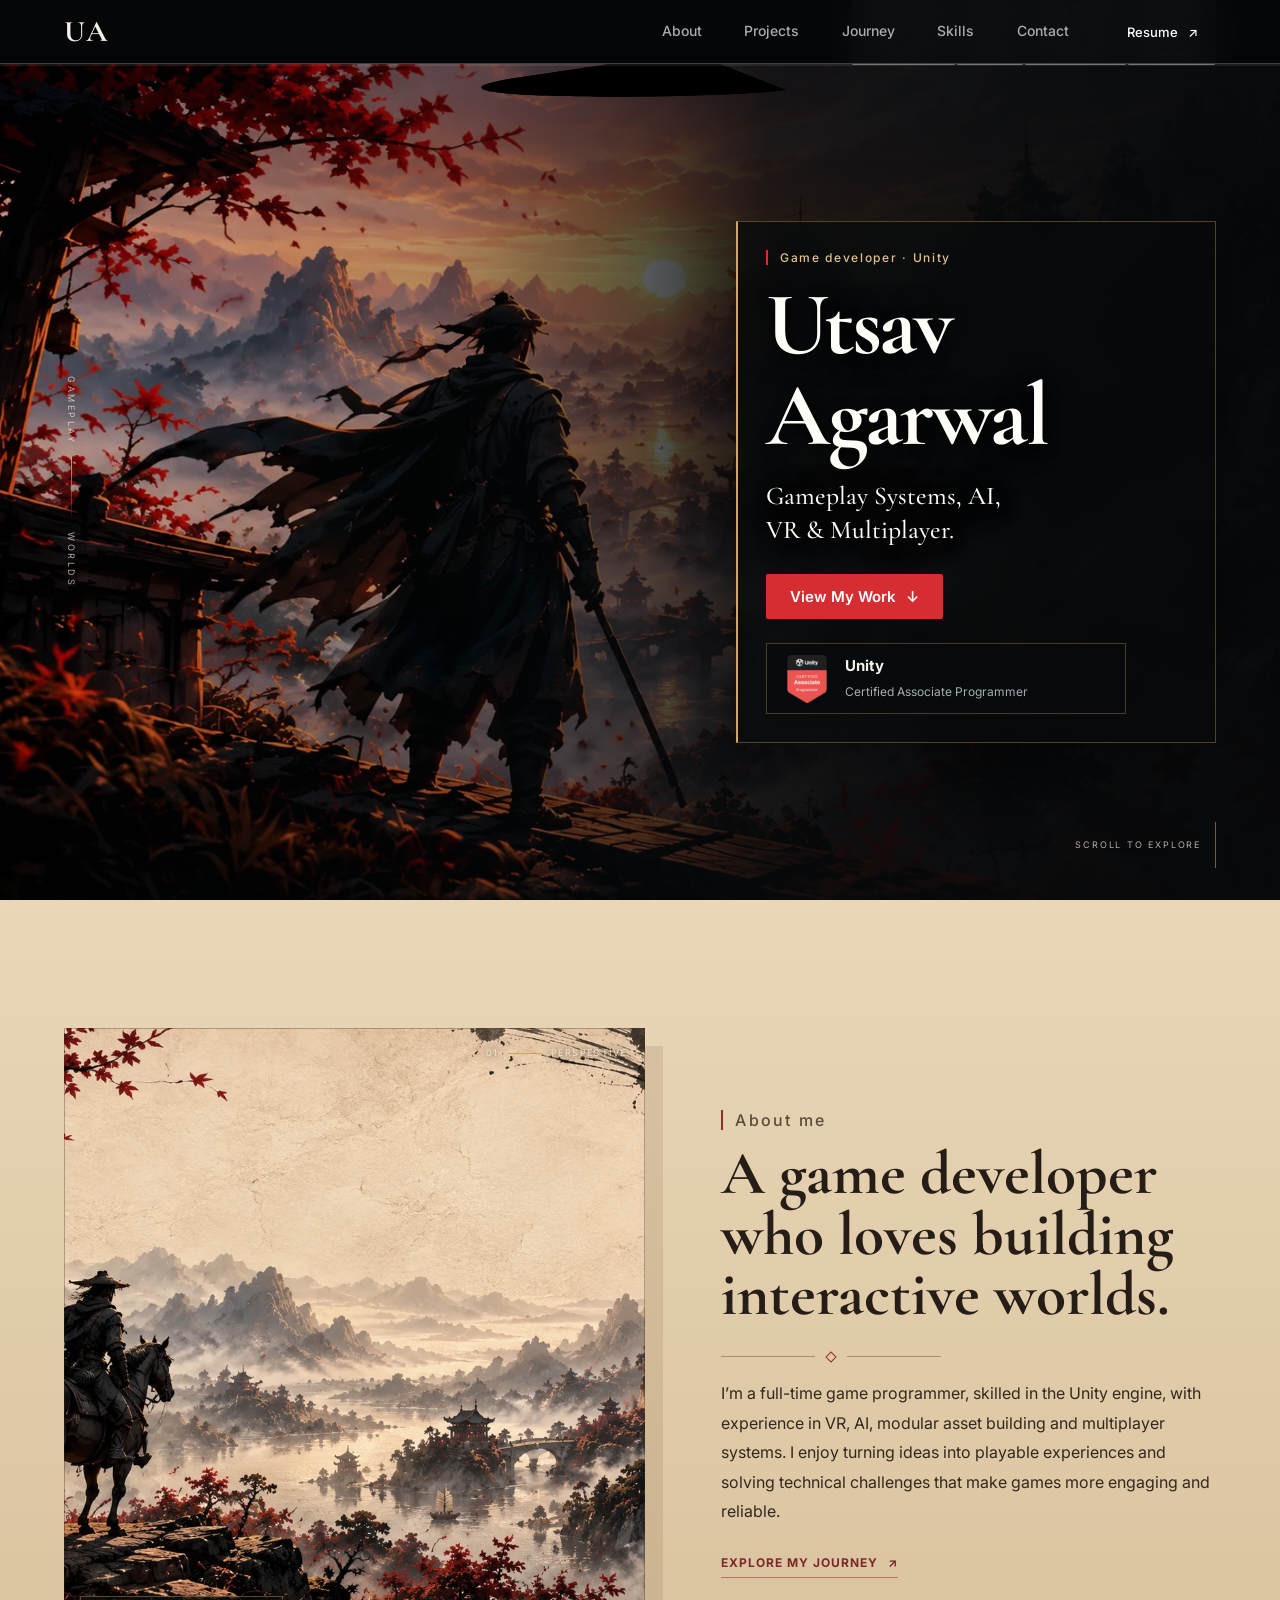
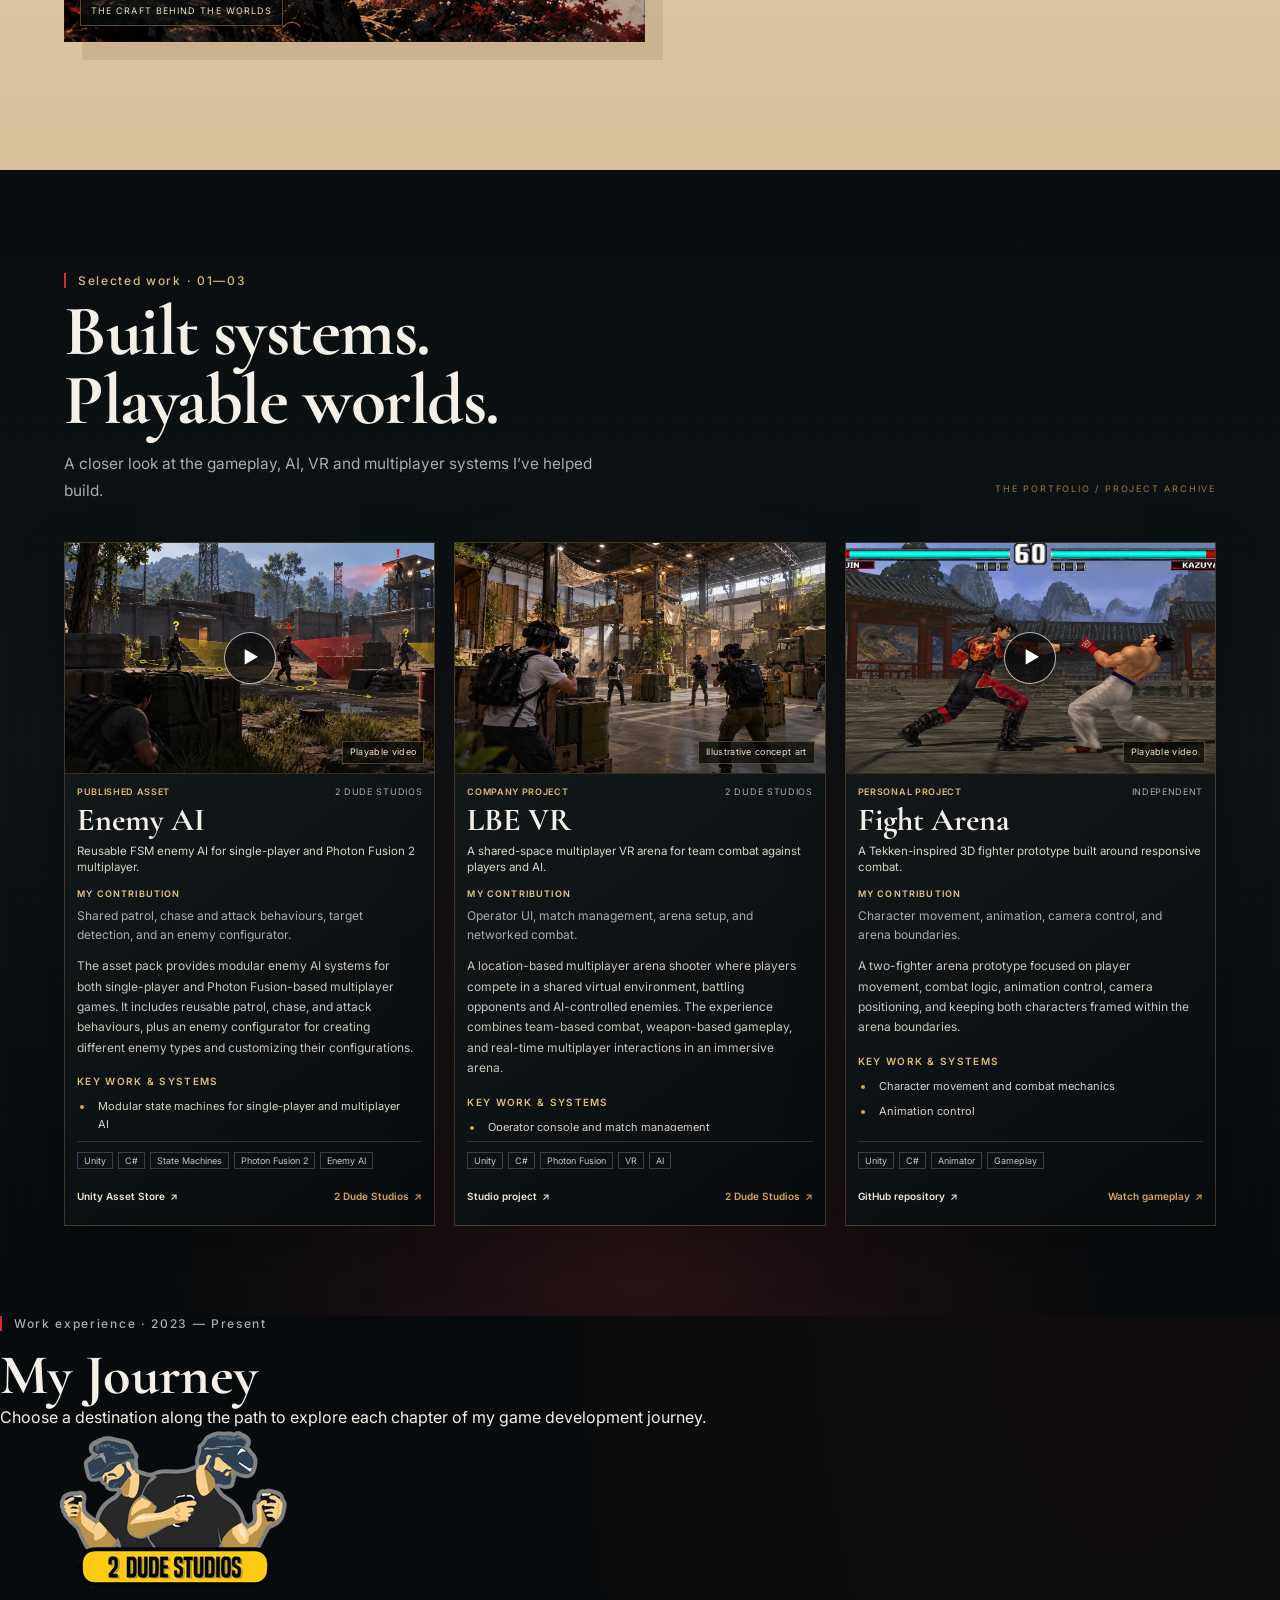
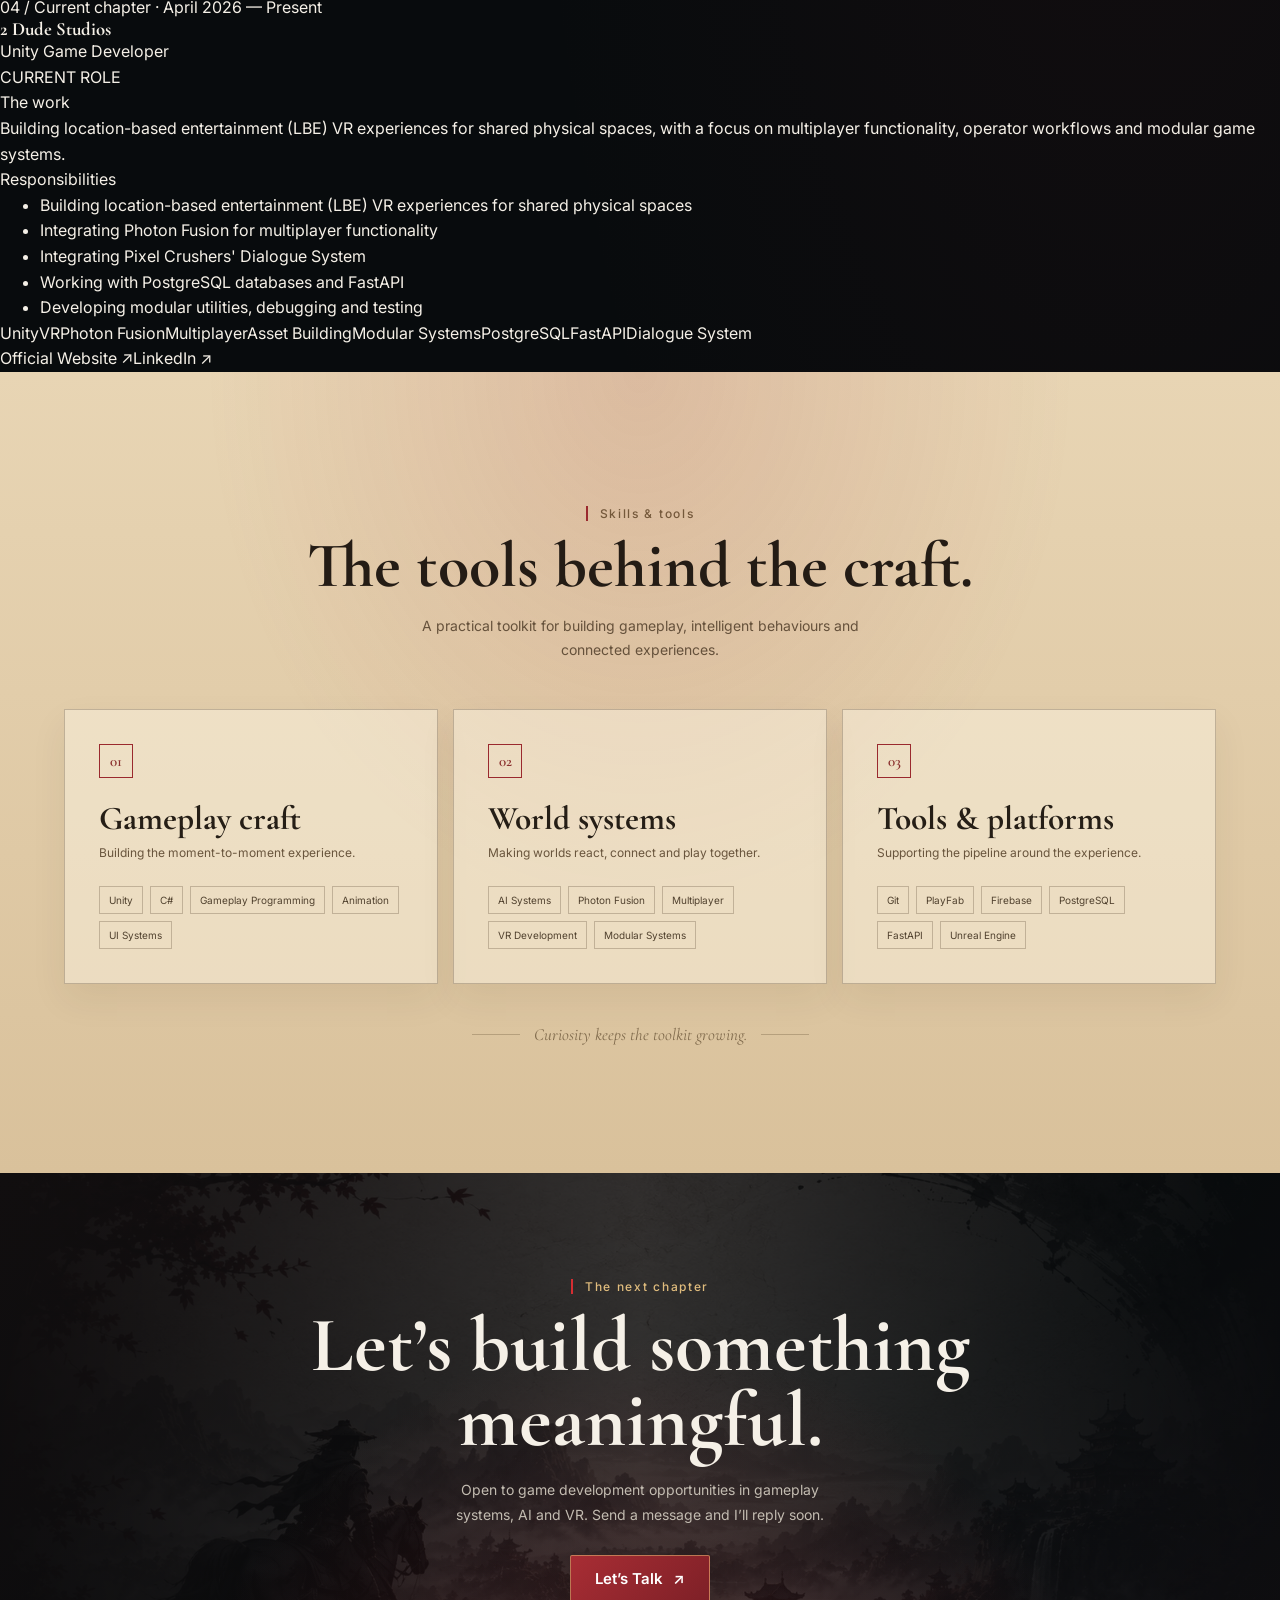
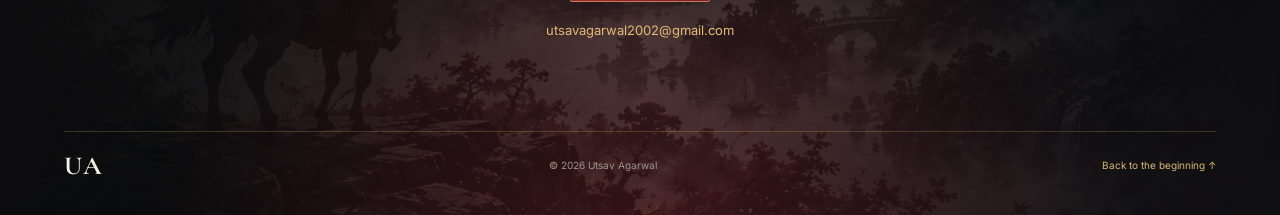
==== index.html @ bfac1e2f "Create full-screen career map with selected company experience card" ====
<!DOCTYPE html>
<html lang="en">
<head>
  <meta charset="utf-8">
  <meta name="viewport" content="width=device-width, initial-scale=1, viewport-fit=cover">
  <meta name="theme-color" content="#080B0D">
  <meta name="description" content="Utsav Agarwal — Game developer focused on gameplay systems, AI, VR and multiplayer experiences.">
  <title>Utsav Agarwal — Game Developer</title>
  <link href="https://fonts.googleapis.com/css2?family=Cormorant+Garamond:wght@500;600;700&family=Inter:wght@400;500;600&display=swap" rel="stylesheet">
  <link rel="icon" type="image/svg+xml" href="favicon.svg">
  <link rel="stylesheet" href="styles.css">
</head>
<body class="single-page">
  <div class="scroll-progress" aria-hidden="true"><span id="scroll-progress-bar"></span></div>
  <nav class="site-nav" aria-label="Main navigation">
    <a class="logo" href="#hero" aria-label="Utsav Agarwal — Home">UA</a>
    <button class="burger" aria-label="Open navigation" aria-expanded="false" aria-controls="links">&#9776;</button>
    <div class="links" id="links">
      <a href="#about">About</a>
      <a href="#featured-work">Projects</a>
      <a href="#journey">Journey</a>
      <a href="#skills">Skills</a>
      <a href="#contact">Contact</a>
      <a class="btn nav-resume" href="resume.pdf" target="_blank" rel="noopener">Resume <span aria-hidden="true">↗</span></a>
    </div>
  </nav>

  <main class="view on" id="main-content">
    <!-- HERO: retain the current portfolio identity and composition. -->
    <section class="snap portfolio-hero" id="hero" data-nav-section>
      <img class="bg hero-bg" src="assets/hero.webp" alt="A wandering warrior overlooks a misty valley of pagodas at sunset">
      <div class="hero-side-note" aria-hidden="true"><span>GAMEPLAY</span><i></i><span>WORLDS</span></div>
      <div class="heroin reveal">
        <p class="eyebrow">Game developer · Unity</p>
        <h1>Utsav Agarwal</h1>
        <p class="sub">Gameplay Systems, AI, VR &amp; Multiplayer.</p>
        <a class="btn full" href="#featured-work">View My Work <span aria-hidden="true">↓</span></a>
        <a class="badge" href="https://www.credly.com/badges/8d14fb76-37ea-4caa-a7da-df510a67772a" target="_blank" rel="noopener">
          <img src="assets/unity-badge.png" alt="Unity Certified Associate Programmer badge">
          <div><b>Unity</b><span>Certified Associate Programmer</span></div>
        </a>
      </div>
      <a class="hero-scroll-cue" href="#about" aria-label="Scroll to about section"><span>SCROLL TO EXPLORE</span><i></i></a>
    </section>

    <!-- ABOUT: a quiet, parchment-like pause between the cinematic hero and project showcase. -->
    <section class="lore-section portfolio-section" id="about" data-nav-section>
      <div class="lore-visual reveal">
        <img src="assets/wanderer.webp" alt="A rider on horseback looks over a misty river valley" loading="lazy">
        <span class="image-caption">THE CRAFT BEHIND THE WORLDS</span>
        <span class="visual-index">01 <i></i> PERSPECTIVE</span>
      </div>
      <div class="lore-copy reveal">
        <p class="eyebrow">About me</p>
        <h2>A game developer who loves building interactive worlds.</h2>
        <div class="ornament-divider" aria-hidden="true"><span></span><i></i><span></span></div>
        <p>I’m a full-time game programmer, skilled in the Unity engine, with experience in VR, AI, modular asset building and multiplayer systems. I enjoy turning ideas into playable experiences and solving technical challenges that make games more engaging and reliable.</p>
        <a class="text-link" href="#journey">Explore my journey <span aria-hidden="true">↗</span></a>
      </div>
    </section>

    <!-- PROJECTS: preserve the current data-driven project cards and video controls. -->
    <section class="snap featured-work portfolio-section" id="featured-work" aria-labelledby="featured-title" data-nav-section>
      <div class="featured-inner">
        <div class="featured-heading reveal">
          <div class="featured-heading-copy">
            <p class="eyebrow">Selected work · 01—03</p>
            <h2 id="featured-title">Built systems.<br>Playable worlds.</h2>
            <p class="featured-intro">A closer look at the gameplay, AI, VR and multiplayer systems I’ve helped build.</p>
          </div>
          <span class="section-side-label" aria-hidden="true">THE PORTFOLIO / PROJECT ARCHIVE</span>
        </div>
        <div class="featured-carousel reveal" data-featured-carousel>
          <div class="featured-track" id="featured-track" tabindex="0" role="region" aria-label="Featured projects">
            <div class="featured-fallback">Featured projects are loading. <a href="#featured-work">Explore projects</a>.</div>
          </div>
        </div>
        <div class="featured-pagination">
          <div class="featured-dots" id="featured-dots" aria-label="Choose project"></div>
          <div class="featured-navigation">
            <span class="featured-counter" id="featured-counter" aria-live="polite">01 / 01</span>
            <button class="featured-arrow" id="featured-prev" type="button" aria-label="Previous projects" disabled><span aria-hidden="true">←</span></button>
            <button class="featured-arrow" id="featured-next" type="button" aria-label="Next projects" disabled><span aria-hidden="true">→</span></button>
          </div>
        </div>
      </div>
    </section>

    <!-- EXPERIENCE: full-screen career map with a selected-company detail card. -->
    <section class="career-screen portfolio-section" id="journey" aria-labelledby="journey-title" data-nav-section>
      <div class="career-screen-backdrop" aria-hidden="true"></div>
      <div class="career-screen-inner">
        <header class="career-screen-heading">
          <div>
            <p class="eyebrow">Work experience · 2023 — Present</p>
            <h2 id="journey-title">My Journey</h2>
          </div>
          <p>Choose a destination along the path to explore each chapter of my game development journey.</p>
        </header>

        <div class="career-experience-card" aria-live="polite">
          <article class="career-experience-panel" data-career-panel="dude">
            <div class="career-experience-head">
              <div class="career-company-logo career-company-logo-light"><img src="assets/2-dude-studios.png" alt="2 Dude Studios logo" loading="lazy"></div>
              <div class="career-company-heading">
                <p class="career-company-kicker">04 / Current chapter · April 2026 — Present</p>
                <h3>2 Dude Studios</h3>
                <p class="career-company-role">Unity Game Developer</p>
              </div>
              <span class="career-current-mark">CURRENT ROLE</span>
            </div>
            <div class="career-experience-content">
              <div class="career-experience-overview">
                <p class="career-copy-label">The work</p>
                <p>Building location-based entertainment (LBE) VR experiences for shared physical spaces, with a focus on multiplayer functionality, operator workflows and modular game systems.</p>
              </div>
              <div class="career-experience-responsibilities">
                <p class="career-copy-label">Responsibilities</p>
                <ul>
                  <li>Building location-based entertainment (LBE) VR experiences for shared physical spaces</li>
                  <li>Integrating Photon Fusion for multiplayer functionality</li>
                  <li>Integrating Pixel Crushers' Dialogue System</li>
                  <li>Working with PostgreSQL databases and FastAPI</li>
                  <li>Developing modular utilities, debugging and testing</li>
                </ul>
              </div>
            </div>
            <footer class="career-experience-footer">
              <div class="career-experience-tags"><span>Unity</span><span>VR</span><span>Photon Fusion</span><span>Multiplayer</span><span>Asset Building</span><span>Modular Systems</span><span>PostgreSQL</span><span>FastAPI</span><span>Dialogue System</span></div>
              <div class="career-experience-links"><a href="https://2dudestudios.com/" target="_blank" rel="noopener noreferrer">Official Website ↗</a><a href="https://www.linkedin.com/company/2-dude-studios/" target="_blank" rel="noopener noreferrer">LinkedIn ↗</a></div>
            </footer>
          </article>

          <article class="career-experience-panel" data-career-panel="apex" hidden>
            <div class="career-experience-head">
              <div class="career-company-logo"><img src="assets/apex-dream-studio.webp" alt="Apex Dream Studio logo" loading="lazy"></div>
              <div class="career-company-heading">
                <p class="career-company-kicker">03 / Expanding systems · November 2025 — March 2026</p>
                <h3>Apex Dream Studio</h3>
                <p class="career-company-role">Unity Game Developer</p>
              </div>
              <span class="career-period-mark">2025—26</span>
            </div>
            <div class="career-experience-content">
              <div class="career-experience-overview">
                <p class="career-copy-label">The work</p>
                <p>Implemented gameplay mechanics, interactive features and rendering-related functionality across multiple Unity projects. Contributed to a large-scale VR project and a voxel-based project, with an emphasis on reusable systems and user experience.</p>
              </div>
              <div class="career-experience-responsibilities">
                <p class="career-copy-label">Responsibilities</p>
                <ul>
                  <li>Developed UI features for a large-scale VR project built on a modular and scalable architecture</li>
                  <li>Contributed to UX improvements, reusable systems and core functionality for a voxel-based project</li>
                  <li>Implemented a leaderboard using PlayFab, integrated Firebase sign-in and worked with PlayFab Events</li>
                  <li>Collaborated with design and development teams to align gameplay, visuals and UI with studio quality standards</li>
                </ul>
              </div>
            </div>
            <footer class="career-experience-footer">
              <div class="career-experience-tags"><span>Unity</span><span>C#</span><span>VR</span><span>UI Systems</span><span>Gameplay Programming</span><span>Modular Systems</span><span>PlayFab</span><span>Firebase</span></div>
              <div class="career-experience-links"><a href="https://apexdreamstudio.com/" target="_blank" rel="noopener noreferrer">Official Website ↗</a><a href="https://www.linkedin.com/company/apexdreamstudio/" target="_blank" rel="noopener noreferrer">LinkedIn ↗</a></div>
            </footer>
          </article>

          <article class="career-experience-panel" data-career-panel="anstric" hidden>
            <div class="career-experience-head">
              <div class="career-company-logo"><img src="assets/anstric-games.webp" alt="Anstric Games logo" loading="lazy"></div>
              <div class="career-company-heading">
                <p class="career-company-kicker">02 / Combat foundations · June 2024</p>
                <h3>Anstric Games</h3>
                <p class="career-company-role">Unity Game Developer Intern</p>
              </div>
              <span class="career-period-mark">2024</span>
            </div>
            <div class="career-experience-content">
              <div class="career-experience-overview">
                <p class="career-copy-label">The work</p>
                <p>Contributed to a 2D fighting-game prototype in Unity, focusing on character movement, combat logic and the implementation details that make actions feel responsive.</p>
              </div>
              <div class="career-experience-responsibilities">
                <p class="career-copy-label">Responsibilities</p>
                <ul>
                  <li>Implemented character movement, combat logic and core gameplay mechanics for a 2D fighting-game prototype</li>
                  <li>Worked on animation control for character actions and combat interactions</li>
                  <li>Integrated particle effects and sound to improve gameplay feedback</li>
                  <li>Applied Unity development, C# programming, game design and problem-solving skills</li>
                </ul>
              </div>
            </div>
            <footer class="career-experience-footer">
              <div class="career-experience-tags"><span>Unity</span><span>C#</span><span>2D</span><span>Animation</span></div>
              <div class="career-experience-links"><a href="https://anstric.com/" target="_blank" rel="noopener noreferrer">Official Website ↗</a><a href="https://www.linkedin.com/company/anstric/" target="_blank" rel="noopener noreferrer">LinkedIn ↗</a></div>
            </footer>
          </article>

          <article class="career-experience-panel" data-career-panel="alone" hidden>
            <div class="career-experience-head">
              <div class="career-company-logo"><img src="assets/alone-clone-studios.webp" alt="Alone Clone Studios logo" loading="lazy"></div>
              <div class="career-company-heading">
                <p class="career-company-kicker">01 / First steps · December 2023 — February 2024</p>
                <h3>Alone Clone Studios</h3>
                <p class="career-company-role">Game Developer Intern</p>
              </div>
              <span class="career-period-mark">2023—24</span>
            </div>
            <div class="career-experience-content">
              <div class="career-experience-overview">
                <p class="career-copy-label">The work</p>
                <p>Worked on Unity and Unreal Engine prototypes during a game development internship, contributing to multiplayer, weapon presentation and procedural gameplay experiments.</p>
              </div>
              <div class="career-experience-responsibilities">
                <p class="career-copy-label">Responsibilities</p>
                <ul>
                  <li>Multiplayer FPS prototype work</li>
                  <li>Weapon rendering and cinematic capture</li>
                  <li>Endless-runner mechanics with procedural environments</li>
                  <li>Collision-based interactions</li>
                </ul>
              </div>
            </div>
            <footer class="career-experience-footer">
              <div class="career-experience-tags"><span>Unity</span><span>Unreal Engine</span><span>Multiplayer</span><span>Prototyping</span></div>
              <div class="career-experience-links"><a href="https://aloneclone.com/" target="_blank" rel="noopener noreferrer">Official Website ↗</a><a href="https://www.linkedin.com/company/aloneclone/" target="_blank" rel="noopener noreferrer">LinkedIn ↗</a></div>
            </footer>
          </article>
        </div>

        <nav class="career-destinations" aria-label="Career destinations">
          <svg class="career-destination-route career-destination-route-desktop" viewBox="0 0 1200 120" preserveAspectRatio="none" aria-hidden="true">
            <path class="career-route-track" d="M 70 68 C 170 68 165 28 280 32 S 410 101 535 73 S 690 22 810 35 S 980 94 1130 45"/>
            <path class="career-route-progress" d="M 70 68 C 170 68 165 28 280 32 S 410 101 535 73 S 690 22 810 35 S 980 94 1130 45"/>
          </svg>
          <svg class="career-destination-route career-destination-route-mobile" viewBox="0 0 360 150" preserveAspectRatio="none" aria-hidden="true">
            <path class="career-route-track" d="M 60 34 C 150 34 210 30 300 48 S 205 95 60 116 S 220 138 300 128"/>
            <path class="career-route-progress" d="M 60 34 C 150 34 210 30 300 48 S 205 95 60 116 S 220 138 300 128"/>
          </svg>

          <button class="career-destination" type="button" data-career-destination="alone" aria-pressed="false">
            <span class="career-destination-name">Alone Clone Studios</span>
            <span class="career-destination-date">Dec 2023 — Feb 2024</span>
            <span class="career-destination-marker" aria-hidden="true"><i></i></span>
          </button>
          <button class="career-destination" type="button" data-career-destination="anstric" aria-pressed="false">
            <span class="career-destination-name">Anstric Games</span>
            <span class="career-destination-date">June 2024</span>
            <span class="career-destination-marker" aria-hidden="true"><i></i></span>
          </button>
          <button class="career-destination" type="button" data-career-destination="apex" aria-pressed="false">
            <span class="career-destination-name">Apex Dream Studio</span>
            <span class="career-destination-date">Nov 2025 — Mar 2026</span>
            <span class="career-destination-marker" aria-hidden="true"><i></i></span>
          </button>
          <button class="career-destination is-selected is-current" type="button" data-career-destination="dude" aria-pressed="true">
            <span class="career-destination-name">2 Dude Studios</span>
            <span class="career-destination-date">Apr 2026 — Present</span>
            <span class="career-destination-marker" aria-hidden="true"><i></i></span>
          </button>
        </nav>
      </div>
    </section>

    <!-- SKILLS: existing skills retained and presented as an illustrated toolkit. -->
    <section class="skills-section portfolio-section" id="skills" aria-labelledby="skills-title" data-nav-section>
      <div class="skills-shell">
        <div class="section-heading reveal">
          <p class="eyebrow">Skills &amp; tools</p>
          <h2 id="skills-title">The tools behind the craft.</h2>
          <p>A practical toolkit for building gameplay, intelligent behaviours and connected experiences.</p>
        </div>
        <div class="skill-groups">
          <article class="skill-group reveal">
            <span class="skill-index">01</span>
            <h3>Gameplay craft</h3>
            <p>Building the moment-to-moment experience.</p>
            <div class="skill-chips"><span>Unity</span><span>C#</span><span>Gameplay Programming</span><span>Animation</span><span>UI Systems</span></div>
          </article>
          <article class="skill-group reveal">
            <span class="skill-index">02</span>
            <h3>World systems</h3>
            <p>Making worlds react, connect and play together.</p>
            <div class="skill-chips"><span>AI Systems</span><span>Photon Fusion</span><span>Multiplayer</span><span>VR Development</span><span>Modular Systems</span></div>
          </article>
          <article class="skill-group reveal">
            <span class="skill-index">03</span>
            <h3>Tools &amp; platforms</h3>
            <p>Supporting the pipeline around the experience.</p>
            <div class="skill-chips"><span>Git</span><span>PlayFab</span><span>Firebase</span><span>PostgreSQL</span><span>FastAPI</span><span>Unreal Engine</span></div>
          </article>
        </div>
        <div class="skill-footnote"><i></i><span>Curiosity keeps the toolkit growing.</span><i></i></div>
      </div>
    </section>

    <!-- CONTACT: a clear final call to action. -->
    <section class="contact-section portfolio-section" id="contact" aria-labelledby="contact-title" data-nav-section>
      <div class="contact-art" aria-hidden="true"></div>
      <div class="contact-content reveal">
        <p class="eyebrow">The next chapter</p>
        <h2 id="contact-title">Let’s build something meaningful.</h2>
        <p>Open to game development opportunities in gameplay systems, AI and VR. Send a message and I’ll reply soon.</p>
        <a class="btn contact-cta" href="mailto:utsavagarwal2002@gmail.com">Let’s Talk <span aria-hidden="true">↗</span></a>
        <a class="contact-email" href="mailto:utsavagarwal2002@gmail.com">utsavagarwal2002@gmail.com</a>
      </div>
      <footer class="site-footer">
        <a class="footer-mark" href="#hero">UA</a>
        <span>© <span id="footer-year">2026</span> Utsav Agarwal</span>
        <a href="#hero">Back to the beginning ↑</a>
      </footer>
    </section>
  </main>

  <script src="script.js"></script>
</body>
</html>
---- styles.css ----
/* UTSAV AGARWAL PORTFOLIO - edit colours in :root below */
:root{--bg:#080B0D;--sf:#11171B;--tx:#F5F0E7;--mu:#A9ADB0;--ac:#D52D32;--gd:#D5A45C;--bd:#384047;--pa:#E5D0AD;--nav:64px;--serif:'Cormorant Garamond',Georgia,serif;--sans:'Inter',system-ui,sans-serif;--pad:clamp(20px,5vw,72px);color-scheme:dark}
*{box-sizing:border-box;margin:0}html,body{height:100%;background:var(--bg);color:var(--tx);font:400 16px/1.6 var(--sans)}
a{color:inherit;text-decoration:none}:focus-visible{outline:2px solid var(--gd);outline-offset:3px}
nav{position:fixed;inset:0 0 auto 0;height:calc(var(--nav) + env(safe-area-inset-top,0px));padding:env(safe-area-inset-top,0px) var(--pad) 0;background:#050708;border-bottom:1px solid var(--bd);display:flex;align-items:center;justify-content:space-between;z-index:20}
.logo{font:700 28px var(--serif);letter-spacing:.04em}
.links{display:flex;gap:clamp(16px,3vw,40px);align-items:center}
.links a{font:500 14px var(--sans);color:var(--mu);background:none;border:0;padding:8px 2px;cursor:pointer;border-bottom:2px solid transparent}
.links a.on{color:var(--tx);border-color:var(--ac)}
.btn{display:inline-flex;gap:10px;align-items:center;justify-content:center;background:var(--ac);color:#fff;font:600 15px var(--sans);padding:13px 24px;border:0;border-radius:2px;cursor:pointer;min-height:44px}
.btn:hover{background:#e0383d}.links .btn{padding:9px 18px;color:#fff;border:0;font-size:13px;min-height:40px}
.burger{display:none;background:none;border:1px solid var(--bd);color:var(--tx);width:44px;height:44px;font-size:20px;cursor:pointer}
@media(max-width:900px){.burger{display:block}.links{position:fixed;top:calc(var(--nav) + env(safe-area-inset-top,0px));left:0;right:0;background:#050708;flex-direction:column;align-items:stretch;padding:12px var(--pad) 24px;border-bottom:1px solid var(--bd);display:none}.links.open{display:flex}.links a{text-align:left;padding:14px 0;font-size:16px;border-bottom:1px solid var(--bd)}.links .btn{margin-top:12px}}
.view{position:fixed;inset:calc(var(--nav) + env(safe-area-inset-top,0px)) 0 0 0;overflow-y:auto;scroll-snap-type:y mandatory;overscroll-behavior-y:contain;scroll-behavior:smooth;display:none}
.view.on{display:block}
@media(max-width:700px){.view{scroll-snap-type:y proximity}}
@media(prefers-reduced-motion:reduce){.view{scroll-behavior:auto}}
.snap{min-height:100%;scroll-snap-align:start;scroll-snap-stop:always;position:relative;display:flex;overflow:hidden}
.bg{position:absolute;inset:0;width:100%;height:100%;object-fit:cover;z-index:0}
.eyebrow{font:500 12px var(--sans);letter-spacing:.14em;color:var(--mu);margin-bottom:14px;padding-left:12px;border-left:2px solid var(--ac)}
h1,h2,h3{font-family:var(--serif);font-weight:700;line-height:1.02}
h1{font-size:clamp(44px,7vw,92px)}h2{font-size:clamp(34px,4.4vw,60px);line-height:1.08}
.sub{font:500 clamp(19px,2vw,26px)/1.3 var(--serif);color:var(--tx);margin:18px 0 28px;max-width:20ch}
/* hero */
#hero{align-items:center;justify-content:flex-end;padding:var(--pad)}
#hero .bg{object-position:25% 50%}
#hero:before,.jour:before{content:"";position:absolute;inset:0;z-index:1;pointer-events:none;background:linear-gradient(90deg,transparent 35%,rgba(8,11,13,.92) 72%)}
#hero:before{background:linear-gradient(90deg,rgba(8,11,13,.08) 0%,rgba(8,11,13,.3) 34%,rgba(8,11,13,.86) 60%,rgba(8,11,13,.96) 100%)}
.heroin{position:relative;z-index:2;max-width:480px;width:100%}
.heroin,.jour .jw>div:first-child{background:rgba(8,11,13,.68);border:1px solid rgba(245,240,231,.2);padding:clamp(18px,2.4vw,28px);backdrop-filter:blur(8px);-webkit-backdrop-filter:blur(8px);box-shadow:0 12px 36px rgba(0,0,0,.28)}
#hero h1,#hero .sub,.jour h1,.jour .jw>div>p:not(.eyebrow){color:#fffdf7;text-shadow:0 2px 14px rgba(0,0,0,.95),0 0 32px rgba(0,0,0,.7)}
.badge{display:flex;gap:14px;align-items:center;margin-top:24px;border:1px solid var(--bd);background:rgba(8,11,13,.7);padding:10px 16px;max-width:360px}
.badge img{width:48px;height:48px}.badge b{display:block;font-size:15px}.badge span{font-size:12px;color:var(--mu)}
@media(max-width:760px){#hero{justify-content:center;text-align:center;align-items:flex-end}#hero:before{background:linear-gradient(180deg,rgba(8,11,13,.1) 0,rgba(8,11,13,.45) 28%,rgba(8,11,13,.97) 100%)}#hero .bg{object-position:30% 20%}.heroin{max-width:none}.sub{margin-inline:auto}.btn.full{width:100%}.badge{margin-inline:auto}}
/* about + skills */
.as{display:contents}
@media(min-width:1024px){.as{display:grid;grid-template-columns:1.15fr 1fr;min-height:100%;scroll-snap-align:start;scroll-snap-stop:always}.as .snap{min-height:100%}}
#about{background:var(--pa);color:#1a1410;align-items:center;padding:var(--pad) var(--pad) 40%}
#about .bg{top:auto;height:52%;object-position:50% 70%;-webkit-mask-image:linear-gradient(transparent,#000 35%);mask-image:linear-gradient(transparent,#000 35%)}
#about .eyebrow{color:#5a4a38}#about p{max-width:52ch;margin-top:18px;font-size:clamp(15px,1.25vw,17px);color:#33281d;position:relative}
#about>div{position:relative;z-index:1}
#skills{background:var(--sf);align-items:center;padding:var(--pad);border-left:1px solid var(--bd)}
.grid{display:grid;grid-template-columns:repeat(3,1fr);gap:12px;margin-top:24px;width:100%}
@media(max-width:1023px){#about{padding-bottom:45%}.grid{grid-template-columns:repeat(2,1fr)}}
@media(max-width:420px){.grid{grid-template-columns:1fr}}
.sk{border:1px solid var(--bd);padding:16px 14px;display:flex;flex-direction:column;gap:10px;font-size:14px;font-weight:500;min-height:84px;justify-content:center;background:rgba(8,11,13,.5)}
.sk i{font:700 13px var(--serif);font-style:normal;color:var(--gd);border:1px solid var(--gd);width:30px;height:30px;display:grid;place-items:center}
#skills>div{width:100%}
/* contact */
.contact{align-items:center;justify-content:center;text-align:center;padding:var(--pad);background:radial-gradient(ellipse at 50% 120%,rgba(213,45,50,.28),transparent 60%),var(--bg);border-top:1px solid var(--bd)}
.contact p{margin:16px auto 28px;color:var(--mu);max-width:44ch}.contact a.m{display:block;margin-top:18px;color:var(--gd);font-size:15px}
/* journey */
.jour{align-items:center;padding:var(--pad)}
.jour:before{background:linear-gradient(90deg,rgba(8,11,13,.94) 0%,rgba(8,11,13,.82) 55%,rgba(8,11,13,.94) 100%)}
.jour h1,.jour .jw p,.jour .tl li{color:#f5f0e7;text-shadow:0 2px 12px rgba(0,0,0,.9)}
.jour .tl b{text-shadow:0 2px 10px rgba(0,0,0,.9)}
.jour .bg{object-position:40% 50%}
@media(min-width:761px) and (max-width:1023px){.jw{display:grid;grid-template-columns:minmax(0,1.1fr) minmax(250px,.9fr);gap:20px}.jour .tl{width:100%}}
@media(max-width:760px){#hero:before{background:linear-gradient(180deg,rgba(8,11,13,.38) 0%,rgba(8,11,13,.58) 28%,rgba(8,11,13,.97) 100%)}#hero .heroin{max-width:540px}#hero h1{font-size:clamp(44px,12vw,72px)}#hero .sub{max-width:27ch;margin:16px auto 24px}.jour{align-items:flex-end;text-align:center}.jour:before{background:linear-gradient(180deg,rgba(8,11,13,.38) 0%,rgba(8,11,13,.68) 36%,rgba(8,11,13,.97) 100%)}.jw{display:flex;flex-direction:column;align-items:stretch;gap:16px}.jour .jw>div:first-child{max-width:none}.jour .jw .eyebrow{display:inline-block;text-align:left}.jour .tl{text-align:left;width:100%;padding:12px 14px 12px 0}.jour h1{font-size:clamp(42px,11vw,64px)}.jour .jw>div>p:not(.eyebrow){margin:12px auto 0;max-width:36ch}}
.jw{position:relative;z-index:2;display:flex;justify-content:space-between;align-items:center;gap:40px;width:100%;flex-wrap:wrap}
.jw p{max-width:40ch;margin-top:18px;color:#e6e0d4}
.tl{list-style:none;padding:16px 20px 16px 0;border:1px solid rgba(245,240,231,.2);border-left:2px solid var(--gd);margin:0;background:rgba(8,11,13,.78);backdrop-filter:blur(8px);-webkit-backdrop-filter:blur(8px);box-shadow:0 12px 36px rgba(0,0,0,.28)}
.tl li{padding:10px 0 10px 24px;position:relative;font-size:15px}.tl li:before{content:"";position:absolute;left:-6px;top:18px;width:11px;height:11px;border-radius:50%;background:var(--bg);border:2px solid var(--tx)}
.tl li:first-child:before{border-color:var(--gd)}.tl b{display:block;color:var(--gd);font-weight:500}
/* Projects page hero */
.project-hero{align-items:center;justify-content:flex-end;padding:var(--pad)}
.project-hero .bg{object-position:25% 50%}
.project-hero:before{content:"";position:absolute;inset:0;z-index:1;pointer-events:none;background:linear-gradient(90deg,rgba(8,11,13,.08) 0%,rgba(8,11,13,.3) 34%,rgba(8,11,13,.86) 60%,rgba(8,11,13,.96) 100%)}
.project-hero-copy{position:relative;max-width:520px;width:100%;margin-right:3%;z-index:2;background:rgba(8,11,13,.7);border:1px solid rgba(245,240,231,.2);padding:clamp(20px,2.6vw,32px);backdrop-filter:blur(8px);-webkit-backdrop-filter:blur(8px);box-shadow:0 12px 36px rgba(0,0,0,.3)}
.project-hero h1,.project-hero .intro{color:#fffdf7;text-shadow:0 2px 14px rgba(0,0,0,.98),0 0 32px rgba(0,0,0,.75)}
.project-hero .eyebrow{color:var(--gd)}
.project-hero .intro{font:500 clamp(19px,2vw,26px)/1.4 var(--serif);margin:18px 0 28px;max-width:34ch}
.project-hero .btn{margin-top:2px}
@media(min-width:761px) and (max-width:1023px){.project-hero{justify-content:center}.project-hero-copy{max-width:560px;margin:0}}
@media(max-width:760px){.project-hero{justify-content:center;text-align:center;align-items:flex-end}.project-hero:before{background:linear-gradient(180deg,rgba(8,11,13,.38) 0%,rgba(8,11,13,.62) 30%,rgba(8,11,13,.98) 100%)}.project-hero .bg{object-position:30% 20%}.project-hero-copy{max-width:none;margin:0;width:100%;padding:clamp(18px,5vw,26px)}.project-hero h1{font-size:clamp(44px,12vw,72px)}.project-hero .intro{margin:18px auto 24px;max-width:34ch}.project-hero .eyebrow{display:inline-block}}
/* Responsive YouTube video and fallback artwork */
.video-split{align-items:center}
.video-vis{position:relative;isolation:isolate;background:var(--bg);width:100%;height:auto;min-height:0;aspect-ratio:16/9;align-self:center;border-left:1px solid var(--bd);overflow:hidden}
.video-vis .video-fallback{z-index:0;object-fit:cover;transition:opacity .25s ease}
.video-vis:after{z-index:1;pointer-events:none}
.video-vis .youtube-layer{position:absolute;inset:0;z-index:2;opacity:0;pointer-events:none;transition:opacity .25s ease}
.video-vis .youtube-layer iframe{display:block;width:100%;height:100%;border:0;background:#050708}
.video-vis .youtube-player{position:absolute;inset:0;width:100%;height:100%}
.video-vis .video-fallback-note{position:absolute;inset:0;z-index:3;pointer-events:none;display:flex;align-items:flex-end;transition:opacity .25s ease}
.video-vis .cap{left:14px;bottom:12px;max-width:calc(100% - 28px)}
.video-vis .cap a{color:var(--gd);text-decoration:underline;text-underline-offset:3px;pointer-events:auto}
.video-vis.video-ready .youtube-layer{opacity:1;pointer-events:auto}
.video-vis.video-ready .video-fallback,.video-vis.video-ready .video-fallback-note{opacity:0;pointer-events:none}
.video-vis.video-ready:after{background:transparent;pointer-events:none}
.video-vis.video-unavailable .video-fallback-note{opacity:1}
@media(max-width:860px){.video-split{grid-template-rows:auto auto}.video-vis{width:100%;height:auto;min-height:0;aspect-ratio:16/9;align-self:center;border:0}.video-vis:after{background:linear-gradient(0deg,var(--bg),transparent 60%)}}
/* company + project */
.split{display:grid;grid-template-columns:minmax(0,1.05fr) minmax(0,1fr);width:100%;min-height:100%}
.pane{padding:var(--pad);display:flex;flex-direction:column;justify-content:center;gap:16px;background:var(--bg);position:relative;z-index:1}
.vis{position:relative;min-height:240px;border-left:1px solid var(--bd);overflow:hidden}
.vis .bg{filter:saturate(.9)}.vis:after{content:"";position:absolute;inset:0;background:linear-gradient(90deg,var(--bg),transparent 30%)}
.flip .pane{order:2}.flip .vis{order:1;border:0;border-right:1px solid var(--bd)}.flip .vis:after{background:linear-gradient(270deg,var(--bg),transparent 30%)}
@media(max-width:860px){.split{grid-template-columns:1fr;grid-template-rows:minmax(180px,30vh) auto}.vis{order:-1!important;border:0!important}.vis:after,.flip .vis:after{background:linear-gradient(0deg,var(--bg),transparent 60%)}.flip .pane{order:0}}
.logo-t{width:84px;height:84px;border:1px solid var(--bd);display:grid;place-items:center;background:#000;overflow:hidden}.logo-t img{width:100%;height:100%;object-fit:contain}
.logo-t.w{width:140px;background:#fff0}
.role{font:600 clamp(24px,2.6vw,34px) var(--serif)}.when{font-size:13px;letter-spacing:.1em;color:var(--gd)}
.pane ul{padding-left:18px;display:grid;gap:8px;color:#d9d4c9;font-size:15px}.pane ul li::marker{color:var(--ac)}
.tags{display:flex;flex-wrap:wrap;gap:8px}.tags span{border:1px solid var(--bd);padding:4px 12px;font-size:13px;color:var(--mu)}
.eyebrow a.company-link{color:var(--gd);text-decoration:underline;text-decoration-color:rgba(213,164,92,.55);text-underline-offset:3px}
.project-links{display:flex;flex-wrap:wrap;gap:10px;margin-top:-4px}
.project-links a{color:var(--gd);font-size:14px;text-decoration:underline;text-decoration-color:rgba(213,164,92,.55);text-underline-offset:3px}
.project-links a:hover,.eyebrow a.company-link:hover{color:#f5d49e}
.cap{position:absolute;left:14px;bottom:12px;z-index:2;font-size:12px;color:#cfcac0;background:rgba(8,11,13,.75);padding:4px 10px;border:1px solid var(--bd)}
.more{background:none;border:1px solid var(--bd);color:var(--tx);padding:12px 20px;cursor:pointer;font:500 14px var(--sans);min-height:44px}
.more:hover{border-color:var(--gd)}.det{display:none;border-left:2px solid var(--ac);padding:4px 0 4px 16px;color:#d9d4c9;font-size:14px}.det.on{display:block}
.row{display:flex;gap:12px;flex-wrap:wrap}

/* Paired company experience layout */
.company-pair{display:grid;grid-template-columns:repeat(2,minmax(0,1fr));height:calc(100vh - var(--nav) - env(safe-area-inset-top,0px));min-height:calc(100vh - var(--nav) - env(safe-area-inset-top,0px));scroll-snap-align:start;scroll-snap-stop:always}
.company-entry{height:100%;min-height:100%;min-width:0;scroll-snap-align:none;align-items:center;justify-content:center;padding:clamp(22px,3vw,46px);background:var(--pa);color:#1a1410}
.company-entry .pane{width:100%;max-width:580px;margin:auto;padding:0;gap:clamp(10px,1.5vw,16px);background:transparent;color:#1a1410}
.company-entry .role{color:#1a1410}
.company-entry .when{color:#8c2b25}
.company-entry .pane>p:not(.eyebrow):not(.when){color:#33281d}
.company-entry .pane ul{color:#33281d;font-size:clamp(13px,1.1vw,15px);gap:6px}
.company-entry .tags span{border-color:rgba(26,20,16,.28);color:#33281d;background:rgba(255,255,255,.16)}
.company-entry .logo-t{border-color:rgba(26,20,16,.24);background:rgba(255,255,255,.25)}
@media(max-width:1100px){.company-pair{display:grid;grid-template-columns:minmax(0,1fr);grid-auto-rows:minmax(calc(100vh - var(--nav) - env(safe-area-inset-top,0px)),auto);height:auto;min-height:0;scroll-snap-align:none;scroll-snap-stop:normal}.company-entry{height:auto;min-height:calc(100vh - var(--nav) - env(safe-area-inset-top,0px));scroll-snap-align:start;scroll-snap-stop:always;padding:var(--pad)}.company-entry .pane{max-width:680px}}

/* Alternate the company panels for stronger visual rhythm. A = parchment, B = earthy crimson. */
.company-pair:nth-of-type(1) .company-entry:first-child,
.company-pair:nth-of-type(2) .company-entry:last-child{
  background:#E5D0AD;
  color:#1A1410;
}
.company-pair:nth-of-type(1) .company-entry:last-child,
.company-pair:nth-of-type(2) .company-entry:first-child{
  background:#743238;
  color:#FFF4E8;
}

/* Parchment panels: warm, ink-dark typography and restrained terracotta accents. */
.company-pair:nth-of-type(1) .company-entry:first-child .eyebrow,
.company-pair:nth-of-type(2) .company-entry:last-child .eyebrow{
  color:#704137;
  border-left-color:#9A4E42;
}
.company-pair:nth-of-type(1) .company-entry:first-child .role,
.company-pair:nth-of-type(2) .company-entry:last-child .role{
  color:#1A1410;
}
.company-pair:nth-of-type(1) .company-entry:first-child .when,
.company-pair:nth-of-type(2) .company-entry:last-child .when{
  color:#863C32;
}
.company-pair:nth-of-type(1) .company-entry:first-child .pane>p:not(.eyebrow):not(.when),
.company-pair:nth-of-type(2) .company-entry:last-child .pane>p:not(.eyebrow):not(.when),
.company-pair:nth-of-type(1) .company-entry:first-child .pane ul,
.company-pair:nth-of-type(2) .company-entry:last-child .pane ul{
  color:#33251F;
}
.company-pair:nth-of-type(1) .company-entry:first-child .tags span,
.company-pair:nth-of-type(2) .company-entry:last-child .tags span{
  color:#33251F;
  border-color:rgba(51,37,31,.28);
  background:rgba(255,255,255,.18);
}

/* Earthy-crimson panels: soft ivory text and muted peach highlights. */
.company-pair:nth-of-type(1) .company-entry:last-child .eyebrow,
.company-pair:nth-of-type(2) .company-entry:first-child .eyebrow{
  color:#F3C7B3;
  border-left-color:#E9A184;
}
.company-pair:nth-of-type(1) .company-entry:last-child .role,
.company-pair:nth-of-type(2) .company-entry:first-child .role{
  color:#FFF4E8;
}
.company-pair:nth-of-type(1) .company-entry:last-child .when,
.company-pair:nth-of-type(2) .company-entry:first-child .when{
  color:#F3C197;
}
.company-pair:nth-of-type(1) .company-entry:last-child .pane>p:not(.eyebrow):not(.when),
.company-pair:nth-of-type(2) .company-entry:first-child .pane>p:not(.eyebrow):not(.when),
.company-pair:nth-of-type(1) .company-entry:last-child .pane ul,
.company-pair:nth-of-type(2) .company-entry:first-child .pane ul{
  color:#F3E3D9;
}
.company-pair:nth-of-type(1) .company-entry:last-child .pane ul li::marker,
.company-pair:nth-of-type(2) .company-entry:first-child .pane ul li::marker{
  color:#F1B38E;
}
.company-pair:nth-of-type(1) .company-entry:last-child .tags span,
.company-pair:nth-of-type(2) .company-entry:first-child .tags span{
  color:#FFF0E5;
  border-color:rgba(255,240,229,.38);
  background:rgba(255,255,255,.07);
}
.company-pair:nth-of-type(1) .company-entry:last-child .logo-t,
.company-pair:nth-of-type(2) .company-entry:first-child .logo-t{
  border-color:rgba(255,240,229,.35);
  background:rgba(255,255,255,.08);
}
.company-entry .logo-t{
  box-shadow:0 8px 24px rgba(25,12,10,.12);
}
.company-entry{
  border:1px solid rgba(26,20,16,.09);
}
.company-pair:nth-of-type(1) .company-entry:last-child,
.company-pair:nth-of-type(2) .company-entry:first-child{
  border-color:rgba(255,240,229,.14);
}
.company-entry a{
  text-decoration-color:currentColor;
  text-underline-offset:3px;
}

/* Tablet/mobile order is A-B-A-B rather than mirroring the desktop second pair. */
@media(max-width:1100px){
  .company-pair:nth-of-type(2) .company-entry:first-child{
    background:#E5D0AD;
    color:#1A1410;
    border-color:rgba(26,20,16,.09);
  }
  .company-pair:nth-of-type(2) .company-entry:first-child .eyebrow{
    color:#704137;
    border-left-color:#9A4E42;
  }
  .company-pair:nth-of-type(2) .company-entry:first-child .role{
    color:#1A1410;
  }
  .company-pair:nth-of-type(2) .company-entry:first-child .when{
    color:#863C32;
  }
  .company-pair:nth-of-type(2) .company-entry:first-child .pane>p:not(.eyebrow):not(.when),
  .company-pair:nth-of-type(2) .company-entry:first-child .pane ul{
    color:#33251F;
  }
  .company-pair:nth-of-type(2) .company-entry:first-child .tags span{
    color:#33251F;
    border-color:rgba(51,37,31,.28);
    background:rgba(255,255,255,.18);
  }
  .company-pair:nth-of-type(2) .company-entry:first-child .logo-t{
    border-color:rgba(26,20,16,.24);
    background:rgba(255,255,255,.25);
  }
  .company-pair:nth-of-type(2) .company-entry:last-child{
    background:#743238;
    color:#FFF4E8;
    border-color:rgba(255,240,229,.14);
  }
  .company-pair:nth-of-type(2) .company-entry:last-child .eyebrow{
    color:#F3C7B3;
    border-left-color:#E9A184;
  }
  .company-pair:nth-of-type(2) .company-entry:last-child .role{
    color:#FFF4E8;
  }
  .company-pair:nth-of-type(2) .company-entry:last-child .when{
    color:#F3C197;
  }
  .company-pair:nth-of-type(2) .company-entry:last-child .pane>p:not(.eyebrow):not(.when),
  .company-pair:nth-of-type(2) .company-entry:last-child .pane ul{
    color:#F3E3D9;
  }
  .company-pair:nth-of-type(2) .company-entry:last-child .pane ul li::marker{
    color:#F1B38E;
  }
  .company-pair:nth-of-type(2) .company-entry:last-child .tags span{
    color:#FFF0E5;
    border-color:rgba(255,240,229,.38);
    background:rgba(255,255,255,.07);
  }
  .company-pair:nth-of-type(2) .company-entry:last-child .logo-t{
    border-color:rgba(255,240,229,.35);
    background:rgba(255,255,255,.08);
  }
}

/* Company website and LinkedIn buttons */
.company-actions{
  display:flex;
  flex-wrap:wrap;
  gap:10px;
  margin-top:2px;
}
.company-btn{
  display:inline-flex;
  align-items:center;
  justify-content:center;
  gap:8px;
  min-height:42px;
  padding:9px 14px;
  border:1px solid currentColor;
  border-radius:3px;
  font:600 12px/1.25 var(--sans);
  letter-spacing:.015em;
  text-decoration:none;
  transition:background .18s ease,color .18s ease,border-color .18s ease,transform .18s ease;
}
.company-btn span{
  display:inline-grid;
  place-items:center;
  min-width:16px;
  font:700 12px/1 var(--sans);
}
.company-btn:hover{transform:translateY(-1px)}
.company-btn:focus-visible{outline:2px solid currentColor;outline-offset:3px}

/* Parchment cards use muted terracotta outlines with a warm translucent fill. */
.company-pair:nth-of-type(1) .company-entry:first-child .company-btn,
.company-pair:nth-of-type(2) .company-entry:last-child .company-btn{
  color:#793B32;
  border-color:rgba(121,59,50,.42);
  background:rgba(255,255,255,.28);
}
.company-pair:nth-of-type(1) .company-entry:first-child .company-btn:hover,
.company-pair:nth-of-type(2) .company-entry:last-child .company-btn:hover{
  color:#FFF8F0;
  border-color:#793B32;
  background:#793B32;
}

/* Crimson cards use a pale button face and dark text for clear contrast. */
.company-pair:nth-of-type(1) .company-entry:last-child .company-btn,
.company-pair:nth-of-type(2) .company-entry:first-child .company-btn{
  color:#632A30;
  border-color:#F0D9CB;
  background:#F0D9CB;
}
.company-pair:nth-of-type(1) .company-entry:last-child .company-btn:hover,
.company-pair:nth-of-type(2) .company-entry:first-child .company-btn:hover{
  color:#FFF4E8;
  border-color:#F0D9CB;
  background:rgba(255,255,255,.12);
}

/* Keep the intended A-B-A-B sequence when company cards stack on tablet/mobile. */
@media(max-width:1100px){
  .company-pair:nth-of-type(2) .company-entry:first-child .company-btn{
    color:#793B32;
    border-color:rgba(121,59,50,.42);
    background:rgba(255,255,255,.28);
  }
  .company-pair:nth-of-type(2) .company-entry:first-child .company-btn:hover{
    color:#FFF8F0;
    border-color:#793B32;
    background:#793B32;
  }
  .company-pair:nth-of-type(2) .company-entry:last-child .company-btn{
    color:#632A30;
    border-color:#F0D9CB;
    background:#F0D9CB;
  }
  .company-pair:nth-of-type(2) .company-entry:last-child .company-btn:hover{
    color:#FFF4E8;
    border-color:#F0D9CB;
    background:rgba(255,255,255,.12);
  }
}

/* Match company list bullets to the alternating card backgrounds. */
/* Parchment cards: terracotta bullets. */
.company-pair:nth-of-type(1) .company-entry:first-child .pane ul li::marker,
.company-pair:nth-of-type(2) .company-entry:last-child .pane ul li::marker{
  color:#9A4E42;
}

/* Earthy-crimson cards: light peach bullets. */
.company-pair:nth-of-type(1) .company-entry:last-child .pane ul li::marker,
.company-pair:nth-of-type(2) .company-entry:first-child .pane ul li::marker{
  color:#F1B38E;
}

/* On tablet and mobile, the visual order is parchment–crimson–parchment–crimson. */
@media(max-width:1100px){
  .company-pair:nth-of-type(2) .company-entry:first-child .pane ul li::marker{
    color:#9A4E42;
  }
  .company-pair:nth-of-type(2) .company-entry:last-child .pane ul li::marker{
    color:#F1B38E;
  }
}


/* Homepage featured projects — data-driven cards with responsive native snap scrolling. */
.featured-work{display:flex;flex-direction:column;justify-content:center;align-items:stretch;padding:clamp(26px,3.8vw,54px) var(--pad);background:radial-gradient(ellipse at 50% 100%,rgba(213,45,50,.10),transparent 58%),linear-gradient(180deg,#0a0e11 0%,var(--bg) 100%)}
.featured-inner{width:100%;max-width:1480px;margin:0 auto}
.featured-heading{display:flex;align-items:flex-end;justify-content:space-between;gap:24px;margin-bottom:clamp(16px,2vw,26px)}
.featured-heading-copy{min-width:0}
.featured-heading .eyebrow{margin-bottom:10px}
.featured-heading h2{font-size:clamp(32px,3.4vw,48px);line-height:1.04}
.featured-intro{margin-top:9px;max-width:58ch;color:var(--mu);font-size:14px;line-height:1.5}
.featured-all{display:inline-flex;align-items:center;gap:9px;flex:none;color:var(--gd);font-size:13px;border-bottom:1px solid rgba(213,164,92,.55);padding:5px 0;transition:color .18s,border-color .18s}
.featured-all:hover{color:#f5d49e;border-color:#f5d49e}
.featured-carousel{position:relative;width:100%;min-width:0;container-type:inline-size}
.featured-track{position:relative;display:grid;grid-template-columns:repeat(3,minmax(0,1fr));gap:clamp(12px,1.5vw,20px);width:100%;overflow:visible}
.featured-card{position:relative;display:flex;flex-direction:column;min-width:0;aspect-ratio:4/5;overflow:hidden;background:linear-gradient(145deg,rgba(20,27,32,.98),rgba(13,18,21,.98));border:1px solid var(--bd);box-shadow:0 12px 30px rgba(0,0,0,.18);transition:border-color .2s ease,transform .2s ease,box-shadow .2s ease}
.featured-card:hover{border-color:rgba(213,164,92,.75);transform:translateY(-3px);box-shadow:0 16px 34px rgba(0,0,0,.28)}
.featured-media{position:relative;flex:none;width:100%;aspect-ratio:16/10;overflow:hidden;background:#050708;border-bottom:1px solid var(--bd)}
.featured-media img{display:block;width:100%;height:100%;object-fit:cover;transition:transform .45s ease,filter .3s ease}
.featured-card:hover .featured-media img{transform:scale(1.035);filter:saturate(1.04)}
.featured-media:after{content:"";position:absolute;inset:35% 0 0;background:linear-gradient(180deg,transparent,rgba(5,7,8,.52));pointer-events:none}
.featured-media-note{position:absolute;z-index:1;right:10px;bottom:9px;padding:3px 7px;background:rgba(5,7,8,.72);border:1px solid rgba(245,240,231,.18);color:#d7d1c7;font-size:9px;letter-spacing:.035em}
.featured-play{position:absolute;z-index:2;left:50%;top:50%;display:grid;place-items:center;width:52px;height:52px;transform:translate(-50%,-50%);border:1px solid rgba(245,240,231,.72);border-radius:50%;background:rgba(8,11,13,.78);color:#fff;font:600 17px/1 var(--sans);cursor:pointer;box-shadow:0 6px 22px rgba(0,0,0,.35);transition:background .18s,border-color .18s,transform .18s}
.featured-play span{margin-left:3px}
.featured-play:hover{background:var(--ac);border-color:var(--ac);transform:translate(-50%,-50%) scale(1.06)}
.featured-play:focus-visible{outline:2px solid var(--gd);outline-offset:4px}
.featured-media.is-playing img,.featured-media.is-playing:after,.featured-media.is-playing .featured-media-note{display:none}
.featured-media.is-playing .featured-play{display:none}
.featured-player-host{position:absolute;z-index:3;inset:0;width:100%;height:100%;background:#000}
.featured-player-host iframe{display:block;width:100%;height:100%;border:0;background:#000}

.featured-card-body{display:flex;flex:1;min-height:0;flex-direction:column;gap:clamp(6px,.8vw,10px);padding:clamp(12px,1.35vw,18px)}
.featured-card-meta{display:flex;align-items:center;justify-content:space-between;gap:8px;color:var(--mu);font-size:9px;line-height:1.3;letter-spacing:.075em;text-transform:uppercase}
.featured-card-type{color:var(--gd);font-weight:600}
.featured-card-org{white-space:nowrap;overflow:hidden;text-overflow:ellipsis;text-align:right}
.featured-card h3{font-size:clamp(24px,2.1vw,30px);line-height:1}
.featured-card-description{color:#d9d4c9;font-size:clamp(12px,1vw,13px);line-height:1.45}
.featured-contribution{color:var(--mu);font-size:clamp(11px,.9vw,12px);line-height:1.42}
.featured-contribution b{display:block;margin-bottom:2px;color:#e8e0d3;font-size:9px;font-weight:600;letter-spacing:.08em;text-transform:uppercase}
.featured-card-tags{display:flex;flex-wrap:wrap;gap:5px}
.featured-card-tags span{padding:2px 7px;border:1px solid var(--bd);color:#c4c6c6;font-size:10px;line-height:1.5}
.featured-card-actions{display:flex;align-items:center;justify-content:space-between;gap:8px;flex-wrap:wrap;margin-top:auto;padding-top:4px;border-top:1px solid rgba(56,64,71,.65)}
.featured-card-actions a{display:inline-flex;align-items:center;gap:5px;min-height:30px;font-size:11px;font-weight:600;transition:color .18s ease}
.featured-card-details{color:var(--tx)}
.featured-card-external{color:var(--gd)}
.featured-card-actions a:hover{color:#f5d49e}
.featured-fallback{grid-column:1/-1;padding:24px;border:1px dashed var(--bd);color:var(--mu);text-align:center}
.featured-fallback a{color:var(--gd);text-decoration:underline;text-underline-offset:3px}
.featured-pagination{display:none;align-items:center;justify-content:space-between;gap:14px;margin-top:14px}
.featured-dots{display:flex;align-items:center;gap:7px}
.featured-dot{width:8px;height:8px;padding:0;border:1px solid #788087;border-radius:50%;background:transparent;cursor:pointer;transition:background .18s,border-color .18s,transform .18s}
.featured-dot[aria-pressed="true"]{background:var(--ac);border-color:var(--ac);transform:scale(1.15)}
.featured-navigation{display:flex;align-items:center;gap:8px}
.featured-counter{min-width:42px;margin-right:3px;color:var(--mu);font-size:10px;font-variant-numeric:tabular-nums;letter-spacing:.08em}
.featured-arrow{display:grid;place-items:center;width:34px;height:34px;border:1px solid var(--bd);background:rgba(17,23,27,.7);color:var(--tx);font:500 17px/1 var(--sans);cursor:pointer;transition:background .18s,border-color .18s,color .18s}
.featured-arrow:hover:not(:disabled){border-color:var(--gd);color:var(--gd)}
.featured-arrow:disabled{opacity:.35;cursor:default}
.featured-track:focus-visible{outline:2px solid var(--gd);outline-offset:4px}
.featured-track.is-dragging{cursor:grabbing;scroll-snap-type:none}
.featured-track.is-dragging a{pointer-events:none}
#skills{border-left:0}
@media (min-width:761px) and (max-width:1023px){
 .featured-pagination{display:flex}
 .featured-track{cursor:grab}
 .featured-work{padding:clamp(24px,3.5vw,38px) clamp(24px,4vw,42px)}
 .featured-track{display:flex;gap:18px;overflow-x:auto;overflow-y:hidden;scroll-snap-type:x mandatory;scroll-snap-stop:always;scroll-behavior:smooth;overscroll-behavior-x:contain;scrollbar-width:none}
 .featured-track::-webkit-scrollbar{display:none}
 .featured-card{flex:0 0 calc((100% - 18px)/2);scroll-snap-align:start;scroll-snap-stop:always}
 .featured-card-body{padding:14px;gap:8px}
 .featured-card h3{font-size:27px}
 .featured-card-description{font-size:12px}
 .featured-card-actions a{font-size:10.5px}
}
@media (max-width:760px){
 .featured-pagination{display:flex}
 .featured-track{cursor:grab}
 .featured-work{justify-content:flex-start;gap:0;padding:clamp(24px,5vw,34px) 0 22px}
 .featured-heading{align-items:flex-start;padding:0 var(--pad);margin-bottom:15px}
 .featured-heading h2{font-size:clamp(30px,8vw,40px);max-width:14ch}
 .featured-intro{font-size:12px;max-width:42ch}
 .featured-all{margin-top:22px;font-size:11px}
 .featured-track{display:flex;gap:14px;overflow-x:auto;overflow-y:hidden;padding:0 7.5cqi 5px;scroll-snap-type:x mandatory;scroll-snap-stop:always;scroll-behavior:smooth;overscroll-behavior-x:contain;scrollbar-width:none}
 .featured-track::-webkit-scrollbar{display:none}
 .featured-card{flex:0 0 85cqi;scroll-snap-align:center;scroll-snap-stop:always}
 .featured-card-body{padding:13px;gap:7px}
 .featured-card h3{font-size:26px}
 .featured-card-description{font-size:12px}
 .featured-contribution{font-size:11px}
 .featured-card-actions a{font-size:10.5px}
 .featured-pagination{padding:0 var(--pad);margin-top:11px}
}
@media (max-width:760px){.view{scroll-snap-type:y proximity}}
@media (prefers-reduced-motion:reduce){
 .featured-track{scroll-behavior:auto!important}
 .featured-card,.featured-media img,.featured-arrow,.featured-dot{transition:none!important}
}

/* Keep 4:5 cards content-balanced at narrow phone widths. */
.featured-card-body{gap:6px;padding:12px}
.featured-card h3{font-size:clamp(23px,1.9vw,27px)}
.featured-card-description{font-size:11.5px;line-height:1.35}
.featured-contribution{font-size:10.5px;line-height:1.28}
.featured-contribution b{font-size:8.5px}
.featured-card-tags span{padding:1px 6px;font-size:9px}
.featured-card-actions a{min-height:26px;font-size:10px}
@media (min-width:761px) and (max-width:1023px){
 .featured-card-body{padding:11px;gap:6px}
 .featured-card h3{font-size:25px}
 .featured-card-description{font-size:11px}
 .featured-contribution{font-size:10px}
 .featured-card-actions a{font-size:9.5px}
}
@media (max-width:760px){
 .featured-card-body{padding:10px 11px;gap:5px}
 .featured-card h3{font-size:23px}
 .featured-card-description{font-size:10.8px;line-height:1.3}
 .featured-contribution{font-size:10px;line-height:1.25}
 .featured-contribution b{font-size:8px}
 .featured-card-tags span{font-size:8.5px}
 .featured-card-actions a{min-height:24px;font-size:9.5px}
}



/* ==========================================================
   SINGLE-PAGE WUXIA-INSPIRED PRESENTATION
   Original portfolio content and project cards are retained.
   ========================================================== */
html{scroll-behavior:smooth;scroll-padding-top:calc(var(--nav) + 18px)}
html,body{height:auto;min-height:100%;background:#080b0d}
body.single-page{overflow-x:hidden;background:
  radial-gradient(ellipse at 12% 18%,rgba(164,117,63,.07),transparent 32%),
  radial-gradient(ellipse at 88% 55%,rgba(126,36,41,.09),transparent 38%),
  #080b0d}
.site-nav{background:rgba(5,7,8,.94);backdrop-filter:blur(16px);-webkit-backdrop-filter:blur(16px)}
.site-nav .logo{font-size:30px;letter-spacing:.08em}
.site-nav .links a{position:relative;transition:color .22s ease,border-color .22s ease}
.site-nav .links a:not(.btn):hover{color:var(--gd)}
.site-nav .links .btn{border-bottom:0}
.site-nav .links .on:not(.btn){color:var(--tx);border-color:var(--ac)}
.site-nav .nav-resume{white-space:nowrap}
.scroll-progress{position:fixed;z-index:30;top:calc(var(--nav) + env(safe-area-inset-top,0px));left:0;right:0;height:2px;background:rgba(245,240,231,.08);pointer-events:none}
.scroll-progress span{display:block;width:100%;height:100%;background:linear-gradient(90deg,#9a292e,#d5a45c);transform:scaleX(0);transform-origin:left center}
#main-content.view{position:relative;inset:auto;display:block;overflow:visible;width:100%;height:auto;min-height:0;margin-top:calc(var(--nav) + env(safe-area-inset-top,0px));scroll-snap-type:none;overscroll-behavior:auto;scroll-behavior:smooth}
#main-content .snap,#main-content .portfolio-section{min-height:0;scroll-snap-align:none;scroll-snap-stop:normal;scroll-margin-top:calc(var(--nav) + env(safe-area-inset-top,0px) + 18px)}
.portfolio-hero{min-height:calc(100svh - var(--nav))!important;min-height:max(650px,calc(100svh - var(--nav)))!important;position:relative;isolation:isolate;align-items:center}
.portfolio-hero .hero-bg{object-position:25% 50%;filter:saturate(.86) contrast(1.05)}
.portfolio-hero:after{content:"";position:absolute;z-index:1;inset:0;pointer-events:none;opacity:.48;background:
  linear-gradient(90deg,transparent 0 38%,rgba(5,7,8,.25) 58%,rgba(5,7,8,.86) 100%),
  linear-gradient(0deg,rgba(5,7,8,.35),transparent 35%)}
.portfolio-hero:before{z-index:1}
.portfolio-hero .heroin{z-index:2;border:1px solid rgba(213,164,92,.36);border-left:2px solid var(--gd);background:linear-gradient(135deg,rgba(7,10,11,.8),rgba(7,10,11,.56));box-shadow:0 24px 70px rgba(0,0,0,.42);backdrop-filter:blur(10px)}
.portfolio-hero .eyebrow{color:#e2c28c}
.portfolio-hero h1{letter-spacing:-.025em}
.portfolio-hero .badge{border-color:rgba(213,164,92,.32)}
.hero-side-note{position:absolute;z-index:2;left:var(--pad);top:50%;display:flex;align-items:center;gap:12px;writing-mode:vertical-rl;transform:translateY(-50%);color:rgba(245,240,231,.7);font-size:9px;letter-spacing:.28em}
.hero-side-note i{display:block;width:1px;height:64px;background:linear-gradient(var(--gd),transparent)}
.hero-scroll-cue{position:absolute;z-index:2;right:var(--pad);bottom:32px;display:flex;align-items:center;gap:14px;color:rgba(245,240,231,.72);font-size:9px;letter-spacing:.2em}
.hero-scroll-cue i{position:relative;display:block;width:1px;height:46px;background:rgba(213,164,92,.55);overflow:hidden}
.hero-scroll-cue i:after{content:"";position:absolute;left:0;top:-50%;width:1px;height:50%;background:#f4d49d;animation:scroll-cue 1.8s ease-in-out infinite}
@keyframes scroll-cue{to{transform:translateY(190%)}}
.portfolio-section{position:relative;isolation:isolate}
.lore-section{display:grid;grid-template-columns:minmax(0,1.08fr) minmax(360px,.92fr);gap:clamp(26px,6vw,92px);align-items:center;padding:clamp(80px,10vw,150px) var(--pad);background:linear-gradient(180deg,#e9d7b8,#d8c09b);color:#211b15}
.lore-visual{position:relative;min-height:clamp(390px,48vw,650px);overflow:hidden;box-shadow:18px 18px 0 rgba(96,59,36,.12)}
.lore-visual:after{content:"";position:absolute;inset:0;border:1px solid rgba(55,39,24,.32);pointer-events:none}
.lore-visual img{position:absolute;inset:0;width:100%;height:100%;object-fit:cover;object-position:center 60%;filter:sepia(.16) saturate(.78);transition:transform 1.2s cubic-bezier(.2,.7,.2,1)}
.lore-visual:hover img{transform:scale(1.035)}
.image-caption{position:absolute;z-index:1;left:16px;bottom:16px;padding:7px 10px;background:rgba(8,11,13,.74);border:1px solid rgba(213,164,92,.4);color:#f1dfc1;font-size:9px;letter-spacing:.12em}
.visual-index{position:absolute;z-index:1;right:18px;top:18px;display:flex;align-items:center;gap:9px;color:#f4e5cb;font-size:9px;letter-spacing:.16em;text-shadow:0 1px 8px #000}
.visual-index i{width:34px;height:1px;background:var(--gd)}
.lore-copy{max-width:590px}
.lore-copy .eyebrow{color:#70583b;border-color:#9a292e}
.lore-copy h2{font-size:clamp(38px,4.8vw,68px);line-height:.98;color:#251d16}
.lore-copy>p:not(.eyebrow){margin-top:22px;color:#483a2b;font-size:clamp(15px,1.25vw,18px);line-height:1.85}
.ornament-divider{display:flex;align-items:center;gap:12px;width:min(220px,70%);margin-top:28px}
.ornament-divider span{height:1px;flex:1;background:rgba(85,61,37,.42)}
.ornament-divider i{width:8px;height:8px;border:1px solid #9a292e;transform:rotate(45deg)}
.text-link{display:inline-flex;align-items:center;gap:10px;margin-top:26px;padding-bottom:5px;border-bottom:1px solid rgba(154,41,46,.5);color:#7c292c;font-size:12px;font-weight:700;letter-spacing:.08em;text-transform:uppercase;transition:gap .2s ease,color .2s ease}
.text-link:hover{gap:16px;color:#a12e34}
.featured-work{min-height:0!important;padding:clamp(70px,8vw,112px) var(--pad) clamp(60px,7vw,96px);background:
  radial-gradient(ellipse at 50% 95%,rgba(154,41,46,.2),transparent 52%),
  linear-gradient(180deg,#090d0f 0%,#0d1316 50%,#080b0d 100%)}
.featured-work:before{content:"";position:absolute;inset:0;z-index:-1;opacity:.18;pointer-events:none;background-image:radial-gradient(rgba(235,208,165,.22) .55px,transparent .55px);background-size:5px 5px;mask-image:linear-gradient(transparent,#000 15%,#000 90%,transparent)}
.featured-inner{max-width:1500px}
.featured-heading{align-items:flex-end;margin-bottom:clamp(24px,3vw,42px)}
.featured-heading .eyebrow{color:#d9b981}
.featured-heading h2{font-size:clamp(42px,5.6vw,76px);line-height:.96;letter-spacing:-.02em}
.featured-intro{max-width:54ch;margin-top:16px;font-size:clamp(13px,1.2vw,16px);line-height:1.7}
.section-side-label{padding-bottom:7px;color:rgba(213,164,92,.7);font-size:9px;letter-spacing:.2em;text-align:right}
.featured-card{border-color:rgba(213,164,92,.25);background:linear-gradient(145deg,rgba(22,28,30,.99),rgba(8,12,14,.99));box-shadow:0 20px 50px rgba(0,0,0,.26)}
.featured-card:hover{border-color:rgba(213,164,92,.8)}
.featured-media{border-color:rgba(213,164,92,.24)}
.featured-media-note{color:#f1dfc1;border-color:rgba(213,164,92,.35)}
.featured-card-type{color:#e0b86f}
.featured-card h3{font-size:clamp(26px,2.5vw,36px)}
.featured-card-actions{border-color:rgba(213,164,92,.18)}
.featured-pagination{margin-top:24px}
.featured-dot{width:9px;height:9px}
.featured-counter{font-size:11px}
.featured-arrow{width:42px;height:42px;border-color:rgba(213,164,92,.28);background:rgba(8,11,13,.65)}
.project-notes{padding:clamp(72px,9vw,132px) var(--pad);background:linear-gradient(180deg,#e8d5b4 0%,#ddc7a2 100%);color:#211b15}
.section-heading{max-width:760px;margin:0 auto clamp(38px,5vw,70px);text-align:center}
.section-heading .eyebrow{display:inline-block;color:#74583b;border-color:#9a292e}
.section-heading h2{font-size:clamp(38px,5vw,66px);line-height:.98;color:#241c15}
.section-heading>p:not(.eyebrow){max-width:55ch;margin:16px auto 0;color:#65513b;font-size:14px;line-height:1.7}
.project-note{display:grid;grid-template-columns:minmax(0,1.05fr) minmax(0,.95fr);align-items:stretch;max-width:1280px;margin:0 auto 34px;border:1px solid rgba(75,53,31,.25);background:rgba(255,249,236,.48);box-shadow:0 18px 42px rgba(57,38,20,.08)}
.project-note:last-child{margin-bottom:0}
.project-note-reverse .project-note-visual{order:2}
.project-note-reverse .project-note-copy{order:1}
.project-note-visual{position:relative;min-height:390px;overflow:hidden;background:#1a2020}
.project-note-visual:after{content:"";position:absolute;inset:0;border:1px solid rgba(213,164,92,.28);pointer-events:none}
.project-note-visual img{width:100%;height:100%;min-height:390px;display:block;object-fit:cover;transition:transform .8s cubic-bezier(.2,.7,.2,1),filter .5s}
.project-note:hover .project-note-visual img{transform:scale(1.035);filter:saturate(1.04)}
.project-note-copy{align-self:center;padding:clamp(24px,4vw,56px);color:#2a2118}
.project-kicker{display:flex;justify-content:space-between;gap:12px;color:#8b312f;font-size:10px;font-weight:700;letter-spacing:.16em;text-transform:uppercase}
.project-kicker span{color:#947d5a}
.project-note-copy h3{margin-top:12px;font-size:clamp(38px,4.3vw,58px);color:#211a14}
.project-note-copy>p:not(.project-kicker){margin-top:14px;color:#594a38;font-size:14px;line-height:1.75}
.project-note-copy ul{margin:18px 0 0;padding-left:18px;color:#51422f;font-size:13px;line-height:1.75}
.project-note-copy li{padding-left:5px;margin-bottom:5px}
.project-note-copy li::marker{color:#9a292e}
.project-note-copy .tags{display:flex;flex-wrap:wrap;gap:7px;margin-top:20px}
.project-note-copy .tags span{padding:4px 9px;border:1px solid rgba(75,53,31,.28);color:#5c4b37;font-size:10px}
.project-note-copy .text-link{margin-top:22px}
.journey-section{position:relative;overflow:hidden;padding:clamp(78px,10vw,145px) var(--pad);background:#0b1012;color:var(--tx)}
.journey-backdrop{position:absolute;z-index:-1;inset:0;opacity:.2;background:
  linear-gradient(90deg,#080b0d 0%,rgba(8,11,13,.52) 50%,#080b0d 100%),
  url("assets/hero.webp") center 45%/cover no-repeat;filter:saturate(.55)}
.journey-inner{position:relative;max-width:1200px;margin:auto}
.journey-heading{display:grid;grid-template-columns:1fr minmax(260px,.72fr);align-items:end;gap:30px;margin-bottom:56px}
.journey-heading .eyebrow{grid-column:1/-1;margin-bottom:-14px;color:#d9b981}
.journey-heading h2{font-size:clamp(52px,7vw,92px);line-height:.86}
.journey-heading>p{max-width:42ch;color:#c3beb3;font-size:14px;line-height:1.8}
.experience-list{position:relative;display:grid;gap:24px}
.experience-list:before{content:"";position:absolute;left:135px;top:10px;bottom:34px;width:1px;background:linear-gradient(transparent,rgba(213,164,92,.7) 8%,rgba(213,164,92,.3) 90%,transparent)}
.experience-entry{position:relative;display:grid;grid-template-columns:110px minmax(0,1fr);gap:52px;align-items:start}
.experience-date{position:relative;display:flex;flex-direction:column;gap:7px;padding-top:26px;text-align:right;color:#d6cbb9}
.experience-date:after{content:"";position:absolute;right:-32px;top:31px;width:9px;height:9px;border:2px solid var(--gd);border-radius:50%;background:#0b1012;box-shadow:0 0 0 5px rgba(213,164,92,.08)}
.experience-date span{color:#d4a45d;font-size:9px;font-weight:700;letter-spacing:.2em}
.experience-date b{font-size:10px;font-weight:500;line-height:1.5}
.experience-card{display:grid;grid-template-columns:84px minmax(0,1fr);gap:22px;padding:clamp(20px,3vw,36px);border:1px solid rgba(213,164,92,.24);background:linear-gradient(125deg,rgba(24,31,32,.96),rgba(12,17,18,.96));box-shadow:0 16px 42px rgba(0,0,0,.18)}
.experience-card-parchment{background:linear-gradient(135deg,#e8d7b9,#d6bd96);border-color:rgba(55,39,24,.24);color:#2a2118}
.experience-logo{display:grid;place-items:center;width:76px;height:76px;border:1px solid rgba(83,64,42,.24);background:rgba(255,250,238,.68);padding:10px}
.experience-logo img{display:block;width:100%;height:100%;object-fit:contain}
.experience-logo.logo-dark{background:rgba(255,255,255,.9)}
.experience-content{min-width:0}
.experience-company{color:#d7ad6a;font-size:10px;font-weight:700;letter-spacing:.17em;text-transform:uppercase}
.experience-card-parchment .experience-company{color:#8e3731}
.experience-content h3{margin-top:5px;font-size:clamp(25px,2.8vw,36px)}
.experience-content>p:not(.experience-company){margin-top:10px;color:#c6c0b5;font-size:13px;line-height:1.7}
.experience-card-parchment .experience-content>p:not(.experience-company){color:#594937}
.experience-content ul{margin:16px 0 0;padding-left:17px;color:#d1cbc0;font-size:12px;line-height:1.75}
.experience-card-parchment .experience-content ul{color:#51422f}
.experience-content li{margin-bottom:4px;padding-left:4px}
.experience-content li::marker{color:#d5a45c}
.experience-card-parchment .experience-content li::marker{color:#913c35}
.experience-content .tags{display:flex;flex-wrap:wrap;gap:6px;margin-top:16px}
.experience-content .tags span{padding:3px 8px;border:1px solid rgba(213,164,92,.27);color:#e5d8c3;font-size:9px}
.experience-card-parchment .tags span{border-color:rgba(69,49,28,.25);color:#5a4833}
.experience-links{display:flex;flex-wrap:wrap;gap:20px;margin-top:18px}
.experience-links a{color:#e0b76f;font-size:10px;font-weight:700;letter-spacing:.07em;text-transform:uppercase}
.experience-card-parchment .experience-links a{color:#82312f}
.experience-links a:hover{text-decoration:underline;text-underline-offset:4px}
.skills-section{padding:clamp(78px,10vw,140px) var(--pad);background:
  radial-gradient(ellipse at 50% 0%,rgba(148,39,44,.15),transparent 48%),
  linear-gradient(180deg,#e8d5b4,#d9c19b);color:#251e16}
.skills-shell{max-width:1200px;margin:auto}
.skills-section .section-heading{margin-bottom:48px}
.skill-groups{display:grid;grid-template-columns:repeat(3,minmax(0,1fr));gap:15px}
.skill-group{position:relative;min-height:270px;padding:clamp(22px,3vw,34px);border:1px solid rgba(65,46,27,.27);background:rgba(255,249,236,.42);box-shadow:0 15px 34px rgba(57,38,20,.07);transition:transform .25s ease,background .25s ease}
.skill-group:hover{transform:translateY(-5px);background:rgba(255,249,236,.7)}
.skill-index{display:grid;place-items:center;width:34px;height:34px;border:1px solid #9a292e;color:#8b302e;font:600 15px var(--serif)}
.skill-group h3{margin-top:24px;font-size:clamp(25px,2.6vw,34px)}
.skill-group>p{margin-top:7px;color:#69553d;font-size:12px;line-height:1.6}
.skill-chips{display:flex;flex-wrap:wrap;gap:7px;margin-top:24px}
.skill-chips span{padding:5px 9px;border:1px solid rgba(65,46,27,.25);color:#51422f;font-size:10px}
.skill-footnote{display:flex;align-items:center;justify-content:center;gap:14px;margin-top:40px;color:#806b4d;font:italic 17px var(--serif)}
.skill-footnote i{width:48px;height:1px;background:rgba(128,107,77,.42)}
.contact-section{position:relative;display:flex;flex-direction:column;align-items:center;justify-content:center;min-height:620px!important;padding:100px var(--pad) 34px;overflow:hidden;text-align:center;background:
  radial-gradient(ellipse at 50% 115%,rgba(170,45,50,.38),transparent 55%),
  linear-gradient(140deg,#130f10,#080b0d 60%,#121014);color:#f5f0e7}
.contact-art{position:absolute;z-index:-1;inset:0;opacity:.18;background:
  linear-gradient(90deg,#090b0c,transparent 50%,#090b0c),
  url("assets/wanderer.webp") center 48%/cover no-repeat;filter:grayscale(.4) saturate(.55)}
.contact-content{position:relative;max-width:700px;margin:auto}
.contact-content .eyebrow{display:inline-block;color:#e0bc7d}
.contact-content h2{font-size:clamp(45px,6.4vw,78px);line-height:.95}
.contact-content>p:not(.eyebrow){max-width:46ch;margin:20px auto 28px;color:#c3bcb1;font-size:14px;line-height:1.8}
.contact-cta{background:linear-gradient(135deg,#a82d34,#7e2027);border:1px solid rgba(236,190,119,.55);box-shadow:0 9px 26px rgba(0,0,0,.24)}
.contact-cta:hover{background:#b33c40}
.contact-email{display:block;margin-top:18px;color:#e2bb78;font-size:13px}
.site-footer{display:flex;align-items:center;justify-content:space-between;gap:15px;width:100%;max-width:1200px;margin:90px auto 0;padding-top:18px;border-top:1px solid rgba(213,164,92,.25);color:#9e9689;font-size:10px}
.site-footer a:last-child{color:#d9b879}
.footer-mark{font:700 26px var(--serif);letter-spacing:.08em;color:#f5f0e7}
.has-reveal .reveal{opacity:0;transform:translateY(24px);transition:opacity .75s ease,transform .75s cubic-bezier(.2,.7,.2,1)}
.has-reveal .reveal.is-visible{opacity:1;transform:translateY(0)}
@media(max-width:1023px){
 .lore-section{grid-template-columns:1fr 1fr;gap:28px;padding-top:76px;padding-bottom:76px}
 .lore-visual{min-height:480px}
 .journey-heading{grid-template-columns:1fr;gap:15px}
 .journey-heading .eyebrow{grid-column:auto;margin:0}
 .journey-heading>p{max-width:58ch}
 .experience-list:before{left:112px}
 .experience-entry{grid-template-columns:90px minmax(0,1fr);gap:44px}
 .experience-date:after{right:-28px}
}
@media(max-width:760px){
 .portfolio-hero{min-height:calc(100svh - var(--nav))!important;min-height:max(660px,calc(100svh - var(--nav)))!important;justify-content:center;text-align:center;align-items:flex-end;padding:20px}
 .portfolio-hero:after{background:linear-gradient(180deg,rgba(8,11,13,.1),rgba(8,11,13,.36) 32%,rgba(8,11,13,.96) 100%)}
 .portfolio-hero .hero-bg{object-position:30% 18%}
 .portfolio-hero .heroin{max-width:560px;margin:0 auto 32px;padding:22px 18px}
 .portfolio-hero h1{font-size:clamp(46px,12vw,70px)}
 .hero-side-note{left:13px;top:34%;font-size:7px}
 .hero-scroll-cue{right:20px;bottom:18px;font-size:8px;gap:8px}
 .lore-section{grid-template-columns:1fr;padding:70px 20px;gap:33px}
 .lore-visual{min-height:360px}
 .lore-copy{padding:0 3px}
 .lore-copy h2{font-size:clamp(40px,11vw,58px)}
 .featured-work{padding:70px 0 60px}
 .featured-heading{align-items:flex-start;padding:0 var(--pad);gap:10px}
 .featured-heading h2{font-size:clamp(39px,10vw,58px);max-width:12ch}
 .section-side-label{display:none}
 .featured-track{padding-left:7.5cqi;padding-right:7.5cqi;scroll-padding-inline:7.5cqi}
 .featured-card{scroll-snap-align:center}
 .featured-pagination{padding:0 var(--pad)}
 .project-notes{padding:72px 18px}
 .project-note{grid-template-columns:1fr;margin-bottom:22px}
 .project-note-reverse .project-note-visual,.project-note-reverse .project-note-copy{order:initial}
 .project-note-visual,.project-note-visual img{min-height:245px;height:245px}
 .project-note-copy{padding:25px 20px 28px}
 .project-note-copy h3{font-size:42px}
 .project-note-copy ul{font-size:12px}
 .journey-section{padding:72px 18px}
 .journey-heading{margin-bottom:34px}
 .journey-heading h2{font-size:clamp(54px,15vw,78px)}
 .experience-list{gap:18px}
 .experience-list:before{left:7px;top:20px;bottom:25px}
 .experience-entry{display:block;padding-left:26px}
 .experience-date{padding:0 0 10px;text-align:left}
 .experience-date:after{left:-23px;right:auto;top:4px}
 .experience-date span{font-size:8px}
 .experience-card{grid-template-columns:1fr;gap:15px;padding:19px}
 .experience-logo{width:62px;height:62px}
 .experience-content h3{font-size:29px}
 .experience-content ul{font-size:11px}
 .skills-section{padding:72px 18px}
 .skill-groups{grid-template-columns:1fr;gap:12px}
 .skill-group{min-height:0;padding:24px}
 .skill-group h3{margin-top:17px}
 .site-footer{margin-top:65px;flex-wrap:wrap;justify-content:center;text-align:center}
 .site-footer span{order:3;flex-basis:100%}
}
@media(max-width:420px){
 .portfolio-hero .heroin{padding:19px 14px}
 .portfolio-hero h1{font-size:clamp(42px,11.5vw,58px)}
 .hero-side-note{display:none}
 .lore-visual{min-height:310px}
 .project-note-copy{padding:22px 17px}
 .experience-card{padding:16px}
 .experience-content h3{font-size:26px}
 .skill-footnote{font-size:15px}
}
@media(prefers-reduced-motion:reduce){
 html{scroll-behavior:auto}
 .portfolio-hero .hero-scroll-cue i:after{animation:none}
 .lore-visual img,.project-note-visual img,.skill-group,.has-reveal .reveal{transition:none!important;transform:none!important}
 .has-reveal .reveal{opacity:1}
}



/* Resolve legacy homepage ID rules in favour of the single-page section compositions. */
.single-page #about{
  display:grid;
  grid-template-columns:minmax(0,1.08fr) minmax(360px,.92fr);
  align-items:center;
  gap:clamp(26px,6vw,92px);
  min-height:0;
  padding:clamp(80px,10vw,150px) var(--pad);
  background:linear-gradient(180deg,#e9d7b8,#d8c09b);
  color:#211b15;
}
.single-page #skills{
  min-height:0;
  align-items:stretch;
  padding:clamp(78px,10vw,140px) var(--pad);
  border:0;
  background:
    radial-gradient(ellipse at 50% 0%,rgba(148,39,44,.15),transparent 48%),
    linear-gradient(180deg,#e8d5b4,#d9c19b);
}
.journey-backdrop{z-index:0}
.journey-inner{z-index:1}
.contact-art{z-index:0}
.contact-content,.site-footer{position:relative;z-index:1}
@media(max-width:1023px){
  .single-page #about{grid-template-columns:1fr 1fr;gap:28px;padding-top:76px;padding-bottom:76px}
}
@media(max-width:760px){
  .single-page #about{grid-template-columns:1fr;padding:70px 20px;gap:33px}
  .single-page #skills{padding:72px 18px}
}



/* Project card content: only the details region scrolls; media and footer stay fixed. */
.featured-card{
  aspect-ratio:auto;
  height:clamp(660px,76vh,790px);
  min-height:660px;
}
.featured-card-body{
  flex:1;
  min-height:0;
  display:flex;
  flex-direction:column;
  gap:10px;
  overflow:hidden;
}
.featured-card-top{flex:0 0 auto}
.featured-card-top h3{margin-top:7px}
.featured-card-top .featured-card-description{margin-top:8px}
.featured-detail-scroll{
  flex:1 1 auto;
  min-height:0;
  overflow-y:auto;
  overflow-x:hidden;
  overscroll-behavior:contain;
  -webkit-overflow-scrolling:touch;
  touch-action:pan-y;
  scrollbar-width:thin;
  scrollbar-color:rgba(213,164,92,.65) rgba(213,164,92,.08);
  padding:2px 9px 8px 0;
}
.featured-detail-scroll::-webkit-scrollbar{width:5px}
.featured-detail-scroll::-webkit-scrollbar-track{background:rgba(213,164,92,.08)}
.featured-detail-scroll::-webkit-scrollbar-thumb{background:rgba(213,164,92,.55);border-radius:8px}
.featured-detail-scroll .featured-contribution{font-size:12px;line-height:1.6}
.featured-detail-scroll .featured-contribution b{margin-bottom:4px;color:#e8c78c;font-size:9px;letter-spacing:.13em}
.featured-detail-narrative{margin-top:12px;color:#c9c5bb;font-size:12px;line-height:1.7}
.featured-pointers-title{margin-top:16px;color:#e1bc78;font:600 10px/1.4 var(--sans);letter-spacing:.13em;text-transform:uppercase}
.featured-detail-list{margin:9px 0 0;padding:0 0 0 17px;color:#d9d4c9;font-size:11px;line-height:1.65}
.featured-detail-list li{padding-left:4px;margin:0 0 7px}
.featured-detail-list li::marker{color:var(--gd)}
.featured-card-footer{flex:0 0 auto;display:flex;flex-direction:column;gap:10px;padding-top:10px;border-top:1px solid rgba(213,164,92,.22)}
.featured-card-footer .featured-card-tags{display:flex;flex-wrap:wrap;gap:5px}
.featured-card-footer .featured-card-actions{display:flex;align-items:center;justify-content:space-between;gap:8px;flex-wrap:wrap;margin:0;padding:0;border:0}
.featured-card-footer .featured-card-actions a{min-height:34px;font-size:10px}
.featured-card-footer .featured-card-details{color:#f0e8d8}
.featured-card-footer .featured-card-external{color:var(--gd)}
@media(max-width:760px){
  .featured-card{height:clamp(680px,82svh,820px);min-height:680px}
  .featured-card-body{padding:12px;gap:9px}
  .featured-detail-scroll .featured-contribution{font-size:11px}
  .featured-detail-narrative{font-size:11px;line-height:1.65}
  .featured-detail-list{font-size:10.5px}
  .featured-card-footer .featured-card-actions a{font-size:9px}
}
@media(max-width:360px){
  .featured-card{height:760px}
  .featured-card-footer .featured-card-actions{justify-content:flex-start}
}
@media(prefers-reduced-motion:reduce){
  .featured-detail-scroll{scroll-behavior:auto}
}



/* ==========================================================
   CAREER MAP — cinematic, selectable career milestones
   ========================================================== */
.career-journey-inner{max-width:1380px}
.career-journey-heading{
  display:grid;
  grid-template-columns:minmax(0,1fr) minmax(260px,.72fr);
  align-items:end;
  gap:30px;
  margin-bottom:34px;
}
.career-journey-heading .eyebrow{grid-column:auto;margin:0 0 12px;color:#e0bd80}
.career-journey-heading h2{font-size:clamp(48px,6.4vw,82px);line-height:.9;max-width:11ch}
.career-journey-heading>p{max-width:48ch;margin:0 0 4px;color:#c7c0b4;font-size:13px;line-height:1.8}
.career-map{
  position:relative;
  isolation:isolate;
  height:clamp(410px,46vw,570px);
  overflow:hidden;
  border:1px solid rgba(219,184,121,.4);
  background:#182021;
  box-shadow:0 24px 65px rgba(0,0,0,.3);
}
.career-map-art{
  position:absolute;z-index:-3;inset:0;width:100%;height:100%;
  object-fit:cover;object-position:center 47%;
  filter:saturate(.88) contrast(1.04);
  transform:scale(1.015);
}
.career-map-shade{
  position:absolute;z-index:-2;inset:0;pointer-events:none;
  background:
    linear-gradient(180deg,rgba(5,8,8,.72) 0%,rgba(5,8,8,.16) 20%,rgba(5,8,8,.07) 55%,rgba(5,8,8,.58) 100%),
    linear-gradient(90deg,rgba(5,8,8,.28),transparent 40%,rgba(5,8,8,.22));
}
.career-map:after{
  content:"";position:absolute;z-index:-1;inset:0;pointer-events:none;opacity:.22;
  background-image:radial-gradient(rgba(242,220,176,.32) .6px,transparent .6px);
  background-size:5px 5px;
  mask-image:linear-gradient(transparent,#000 20%,#000 85%,transparent);
}
.career-map-topline{
  position:absolute;z-index:4;top:18px;left:20px;right:20px;
  display:flex;justify-content:space-between;gap:12px;
  color:rgba(247,233,207,.82);font-size:8px;font-weight:700;letter-spacing:.2em;
  text-shadow:0 2px 10px rgba(0,0,0,.9);pointer-events:none;
}
.career-map-topline span:first-child{display:flex;align-items:center;gap:9px}
.career-map-topline i{width:22px;height:1px;background:var(--gd)}
.career-route{position:absolute;z-index:1;inset:0;width:100%;height:100%;overflow:visible;pointer-events:none}
.career-route-shadow{fill:none;stroke:rgba(7,10,10,.8);stroke-width:13;stroke-linecap:round;stroke-linejoin:round}
.career-route-line{fill:none;stroke:rgba(224,184,111,.94);stroke-width:3.2;stroke-linecap:round;stroke-linejoin:round;filter:drop-shadow(0 1px 6px rgba(0,0,0,.72))}
.career-route-glint{fill:none;stroke:rgba(255,245,218,.75);stroke-width:1;stroke-dasharray:3 12;stroke-linecap:round;stroke-linejoin:round}
.career-route-mobile{display:none}
.career-map-compass{
  position:absolute;z-index:3;right:22px;top:62px;display:flex;flex-direction:column;align-items:center;gap:2px;
  color:#f2dfba;text-shadow:0 2px 8px #000;font-size:8px;letter-spacing:.16em
}
.career-map-compass i{display:grid;place-items:center;width:27px;height:27px;border:1px solid rgba(237,207,151,.7);border-radius:50%;font-size:17px;font-style:normal}
.career-map-legend{
  position:absolute;z-index:3;left:20px;bottom:18px;display:flex;align-items:center;gap:8px;
  color:rgba(245,230,204,.85);font-size:8px;letter-spacing:.18em;text-shadow:0 2px 8px #000
}
.career-map-legend i{width:6px;height:6px;border-radius:50%;background:#e0b76f;box-shadow:0 0 10px #e0b76f}
.career-map-endpoint{
  position:absolute;z-index:3;right:20px;bottom:17px;
  color:rgba(246,225,190,.72);font-size:8px;letter-spacing:.16em;text-shadow:0 2px 8px #000
}
.career-stop{
  position:absolute;z-index:5;display:flex;align-items:center;justify-content:center;
  width:34px;height:34px;padding:0;border:0;background:none;color:#fff;
  cursor:pointer;transform:translate(-50%,-50%);
  transition:transform .22s ease,filter .22s ease;
}
.career-stop-alone{left:12.5%;top:73%}
.career-stop-anstric{left:32.5%;top:43%}
.career-stop-apex{left:57.5%;top:67%}
.career-stop-dude{left:84.5%;top:36%}
.career-stop-marker{
  position:relative;display:grid;place-items:center;width:27px;height:27px;
  border:1px solid rgba(255,232,188,.92);border-radius:50%;
  background:rgba(10,15,15,.76);box-shadow:0 2px 12px rgba(0,0,0,.55),0 0 0 4px rgba(231,192,126,.14);
  transition:background .22s ease,border-color .22s ease,box-shadow .22s ease;
}
.career-stop-marker:before{
  content:"";position:absolute;inset:-6px;border:1px solid rgba(255,227,180,.38);border-radius:50%;
  transition:transform .22s ease,opacity .22s ease;
}
.career-stop-marker i{width:7px;height:7px;border-radius:50%;background:#e5c17f;box-shadow:0 0 9px rgba(255,220,153,.95)}
.career-stop-label{
  position:absolute;left:50%;top:calc(100% + 12px);display:flex;flex-direction:column;gap:3px;
  min-width:max-content;padding:8px 11px;border:1px solid rgba(238,210,164,.47);
  background:rgba(8,12,12,.78);backdrop-filter:blur(7px);-webkit-backdrop-filter:blur(7px);
  color:#f6eddb;text-align:center;box-shadow:0 5px 18px rgba(0,0,0,.28);
  transform:translateX(-50%);transition:background .2s ease,border-color .2s ease;
}
.career-stop-label strong{font:600 17px/1.05 var(--serif);letter-spacing:.01em}
.career-stop-label small{color:#d9c8a8;font:500 8px/1.3 var(--sans);letter-spacing:.08em}
.career-stop-label em{color:#e4bd79;font:700 7px/1.2 var(--sans);font-style:normal;letter-spacing:.16em;text-transform:uppercase}
.career-stop-alone .career-stop-label{top:auto;bottom:calc(100% + 12px)}
.career-stop-apex .career-stop-label{top:auto;bottom:calc(100% + 12px)}
.career-stop:hover{filter:brightness(1.14);transform:translate(-50%,-55%)}
.career-stop:hover .career-stop-marker,.career-stop.is-selected .career-stop-marker{
  background:#a77b45;border-color:#fff0ca;box-shadow:0 0 0 5px rgba(231,192,126,.2),0 0 24px rgba(236,192,115,.55);
}
.career-stop.is-selected .career-stop-marker:before{transform:scale(1.4);opacity:.15}
.career-stop.is-selected .career-stop-label,.career-stop:focus-visible .career-stop-label{
  border-color:#e5c17f;background:rgba(8,12,12,.94)
}
.career-stop:focus-visible{outline:2px solid #f2d49d;outline-offset:7px;border-radius:50%}
.career-stop-dude .career-stop-marker{border-color:#ffedc7}
.career-stop-dude .career-stop-marker i{background:#fff0c8;box-shadow:0 0 13px #f9d89b}
.career-stop-dude:not(.is-selected) .career-stop-marker:after{
  content:"";position:absolute;inset:-10px;border:1px solid rgba(255,224,164,.38);border-radius:50%;animation:career-pulse 2.4s ease-out infinite
}
@keyframes career-pulse{0%{transform:scale(.7);opacity:.8}100%{transform:scale(1.65);opacity:0}}
.career-detail-area{margin-top:18px;min-height:108px}
.career-detail-empty,.career-detail-panel{
  border:1px solid rgba(213,164,92,.28);
  background:linear-gradient(120deg,rgba(21,29,30,.96),rgba(10,15,16,.97));
  box-shadow:0 16px 38px rgba(0,0,0,.18);
}
.career-detail-empty{
  display:flex;align-items:center;gap:16px;padding:19px 22px;color:#f1e6d2
}
.career-detail-empty-icon{display:grid;place-items:center;flex:none;width:36px;height:36px;border:1px solid rgba(213,164,92,.52);border-radius:50%;color:#e2bc7c;font-size:20px}
.career-detail-empty b{font:600 20px/1.2 var(--serif)}
.career-detail-empty p{margin-top:4px;color:#b9b4a9;font-size:11px;line-height:1.55}
.career-detail-hint{margin-left:auto;color:#d5a45c;font-size:8px;font-weight:700;letter-spacing:.14em;white-space:nowrap}
.career-detail-panel{padding:clamp(20px,3vw,34px);animation:career-panel-in .32s ease both}
.career-detail-panel[hidden],.career-detail-empty[hidden]{display:none}
@keyframes career-panel-in{from{opacity:0;transform:translateY(10px)}to{opacity:1;transform:translateY(0)}}
.career-detail-heading{display:flex;align-items:center;gap:17px;padding-bottom:20px;border-bottom:1px solid rgba(213,164,92,.22)}
.career-detail-brand{display:grid;place-items:center;flex:none;width:60px;height:60px;padding:8px;border:1px solid rgba(213,164,92,.28);background:#f2e5cc}
.career-detail-brand img{display:block;width:100%;height:100%;object-fit:contain}
.career-detail-brand-dark{background:#fff}
.career-detail-heading h3{margin-top:3px;color:#f4ead8;font-size:clamp(27px,3vw,37px);line-height:1}
.career-detail-kicker{color:#d6ab67;font-size:8px;font-weight:700;letter-spacing:.16em}
.career-detail-role{margin-top:5px;color:#c5bfb3;font-size:11px}
.career-detail-stamp{margin-left:auto;padding:7px 10px;border:1px solid rgba(213,164,92,.33);color:#d8b878;font-size:8px;font-weight:700;letter-spacing:.11em;text-align:center}
.career-detail-stamp-current{border-color:rgba(213,164,92,.65);background:rgba(213,164,92,.1);color:#f0cb89}
.career-detail-columns{display:grid;grid-template-columns:minmax(0,.88fr) minmax(0,1.12fr);gap:clamp(20px,4vw,54px);padding:20px 0}
.career-detail-label{margin-bottom:9px;color:#d8b374;font-size:9px;font-weight:700;letter-spacing:.16em;text-transform:uppercase}
.career-detail-columns p:not(.career-detail-label){color:#d0c8b9;font-size:12px;line-height:1.8}
.career-detail-columns ul{margin:0;padding-left:17px;color:#d0c8b9;font-size:11px;line-height:1.8}
.career-detail-columns li{margin-bottom:5px;padding-left:4px}
.career-detail-columns li::marker{color:#d5a45c}
.career-detail-footer{display:flex;align-items:center;justify-content:space-between;gap:18px;flex-wrap:wrap;padding-top:16px;border-top:1px solid rgba(213,164,92,.2)}
.career-detail-footer .tags{display:flex;flex-wrap:wrap;gap:6px}
.career-detail-footer .tags span{padding:4px 8px;border:1px solid rgba(213,164,92,.28);color:#d9c8a9;font-size:9px}
.career-detail-links{display:flex;gap:18px;flex-wrap:wrap}
.career-detail-links a{color:#e2b96f;font-size:9px;font-weight:700;letter-spacing:.08em;text-transform:uppercase}
.career-detail-links a:hover{text-decoration:underline;text-underline-offset:4px}
@media(max-width:1023px){
  .career-journey-heading{grid-template-columns:1fr;gap:13px}
  .career-journey-heading h2{max-width:none}
  .career-journey-heading>p{max-width:60ch}
  .career-map{height:455px}
  .career-stop-label strong{font-size:15px}
}
@media(max-width:760px){
  .career-journey-heading{margin-bottom:25px}
  .career-journey-heading h2{font-size:clamp(48px,12vw,68px)}
  .career-map{height:650px}
  .career-map-art{object-position:43% center}
  .career-route-desktop{display:none}
  .career-route-mobile{display:block}
  .career-map-topline{left:13px;right:13px;top:14px;font-size:7px;letter-spacing:.13em}
  .career-map-compass{right:13px;top:43px}
  .career-map-legend{left:13px;bottom:13px;font-size:7px}
  .career-map-endpoint{right:13px;bottom:13px;font-size:7px}
  .career-stop-alone{left:17.5%;top:14%}
  .career-stop-anstric{left:77%;top:36%}
  .career-stop-apex{left:26%;top:63%}
  .career-stop-dude{left:76%;top:86%}
  .career-stop-label{min-width:0;width:max-content;max-width:174px;padding:7px 9px}
  .career-stop-label strong{font-size:15px}
  .career-stop-label small{font-size:7px}
  .career-stop-alone .career-stop-label{top:calc(100% + 9px);bottom:auto;left:0;transform:none}
  .career-stop-anstric .career-stop-label{top:auto;bottom:calc(100% + 9px);left:auto;right:0;transform:none}
  .career-stop-apex .career-stop-label{top:auto;bottom:calc(100% + 9px);left:0;transform:none}
  .career-stop-dude .career-stop-label{top:auto;bottom:calc(100% + 9px);left:auto;right:0;transform:none}
  .career-detail-area{margin-top:13px}
  .career-detail-empty{align-items:flex-start;padding:16px;gap:12px}
  .career-detail-empty-icon{width:30px;height:30px;font-size:17px}
  .career-detail-empty b{font-size:18px}
  .career-detail-empty p{font-size:10px}
  .career-detail-hint{display:none}
  .career-detail-panel{padding:18px}
  .career-detail-heading{gap:12px;align-items:flex-start}
  .career-detail-brand{width:48px;height:48px;padding:6px}
  .career-detail-kicker{font-size:7px;letter-spacing:.11em}
  .career-detail-heading h3{font-size:27px}
  .career-detail-stamp{display:none}
  .career-detail-columns{grid-template-columns:1fr;gap:18px;padding:17px 0}
  .career-detail-columns p:not(.career-detail-label){font-size:11px}
  .career-detail-columns ul{font-size:10.5px}
  .career-detail-footer{align-items:flex-start;flex-direction:column;gap:13px}
}
@media(max-width:390px){
  .career-map{height:620px}
  .career-stop-label{max-width:150px}
  .career-stop-label strong{font-size:13px}
  .career-stop-anstric{left:78%}
  .career-stop-dude{left:77%}
}
@media(prefers-reduced-motion:reduce){
  .career-stop,.career-stop-marker,.career-stop-label{transition:none}
  .career-stop-dude:not(.is-selected) .career-stop-marker:after{animation:none}
  .career-detail-panel{animation:none}
}
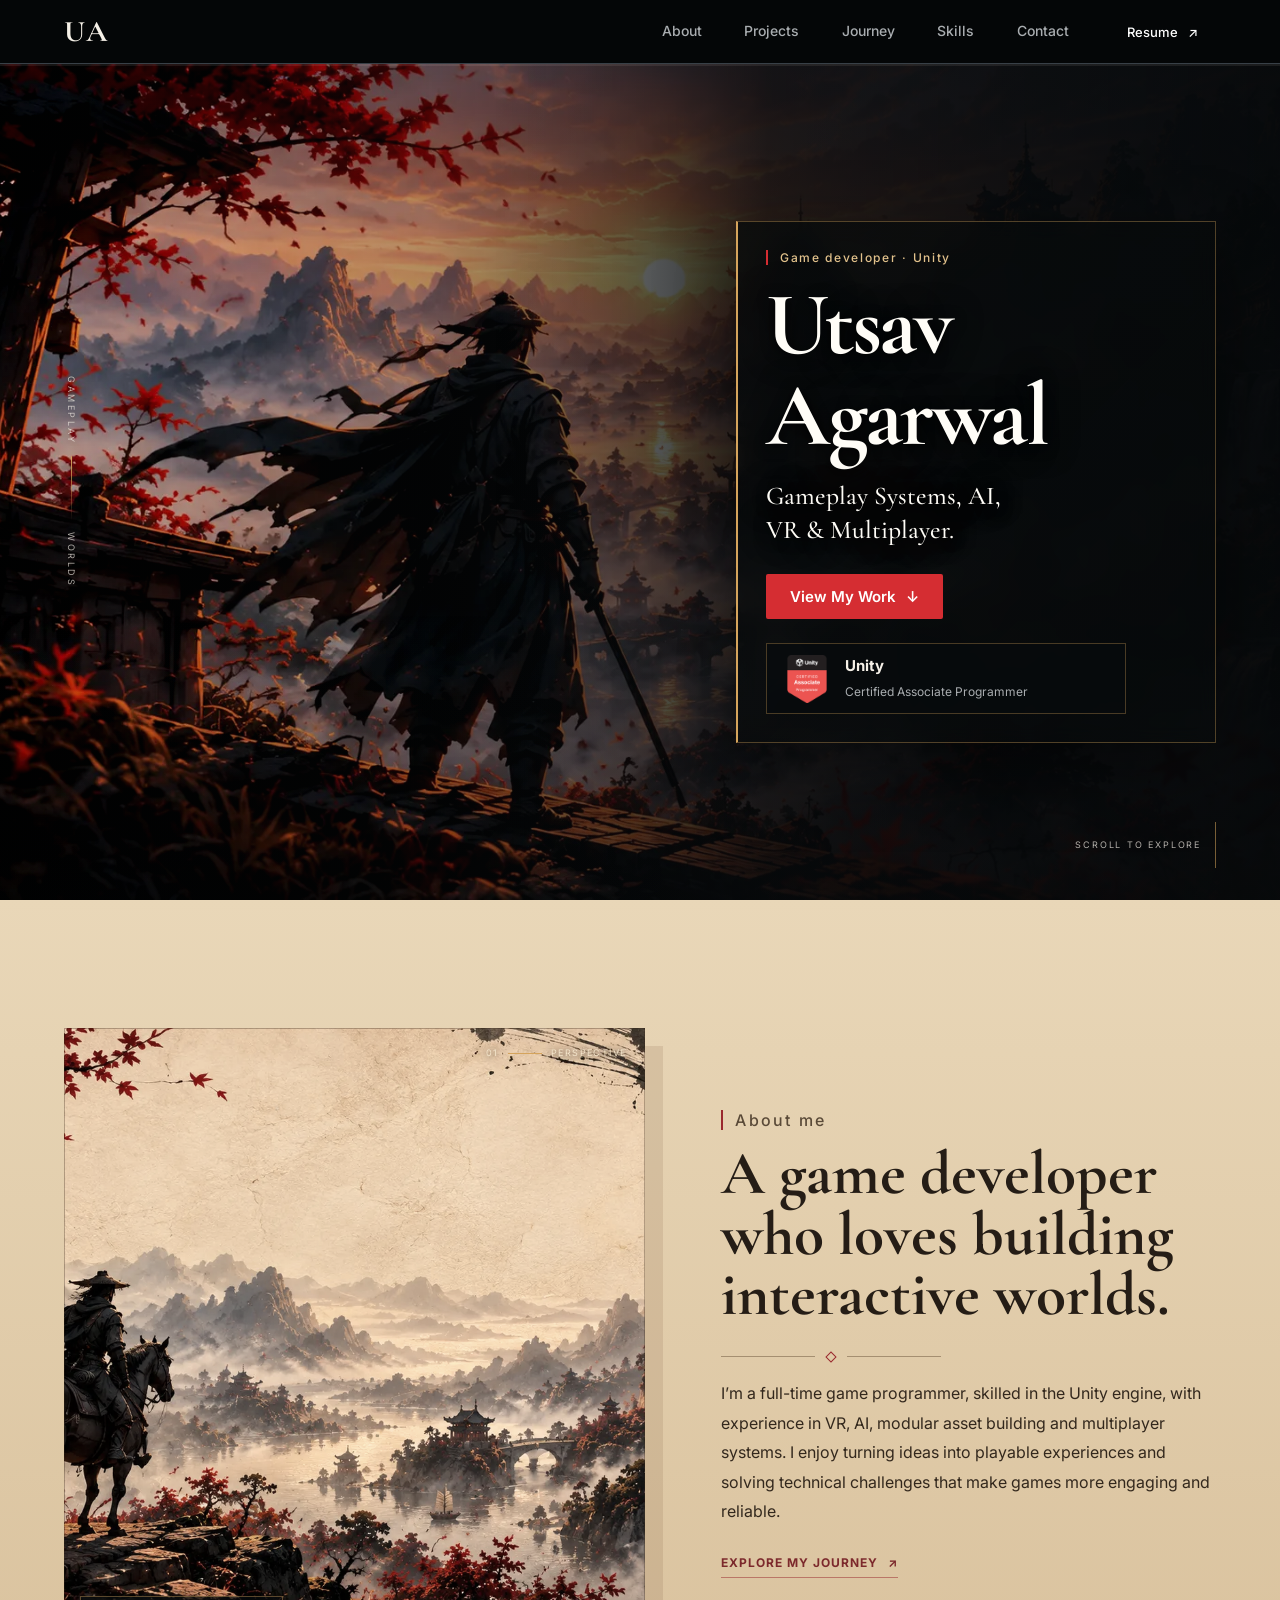
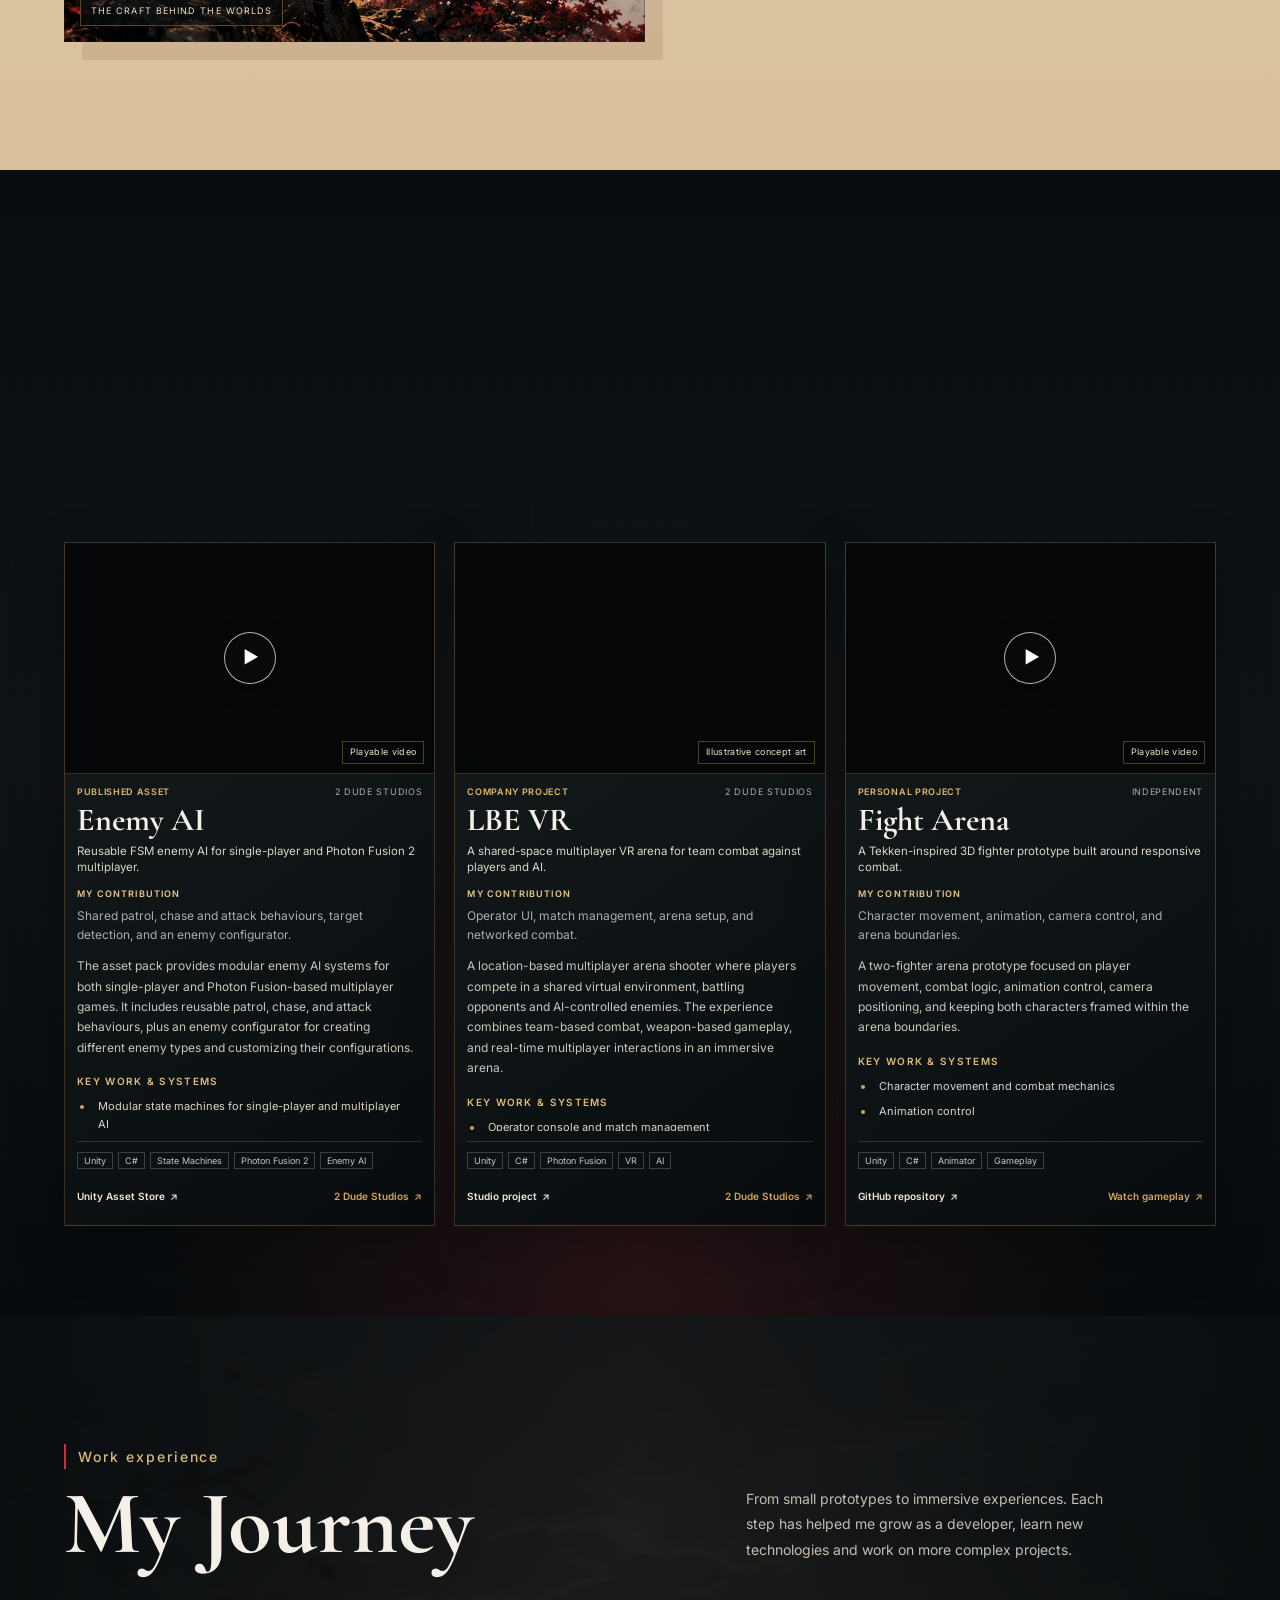
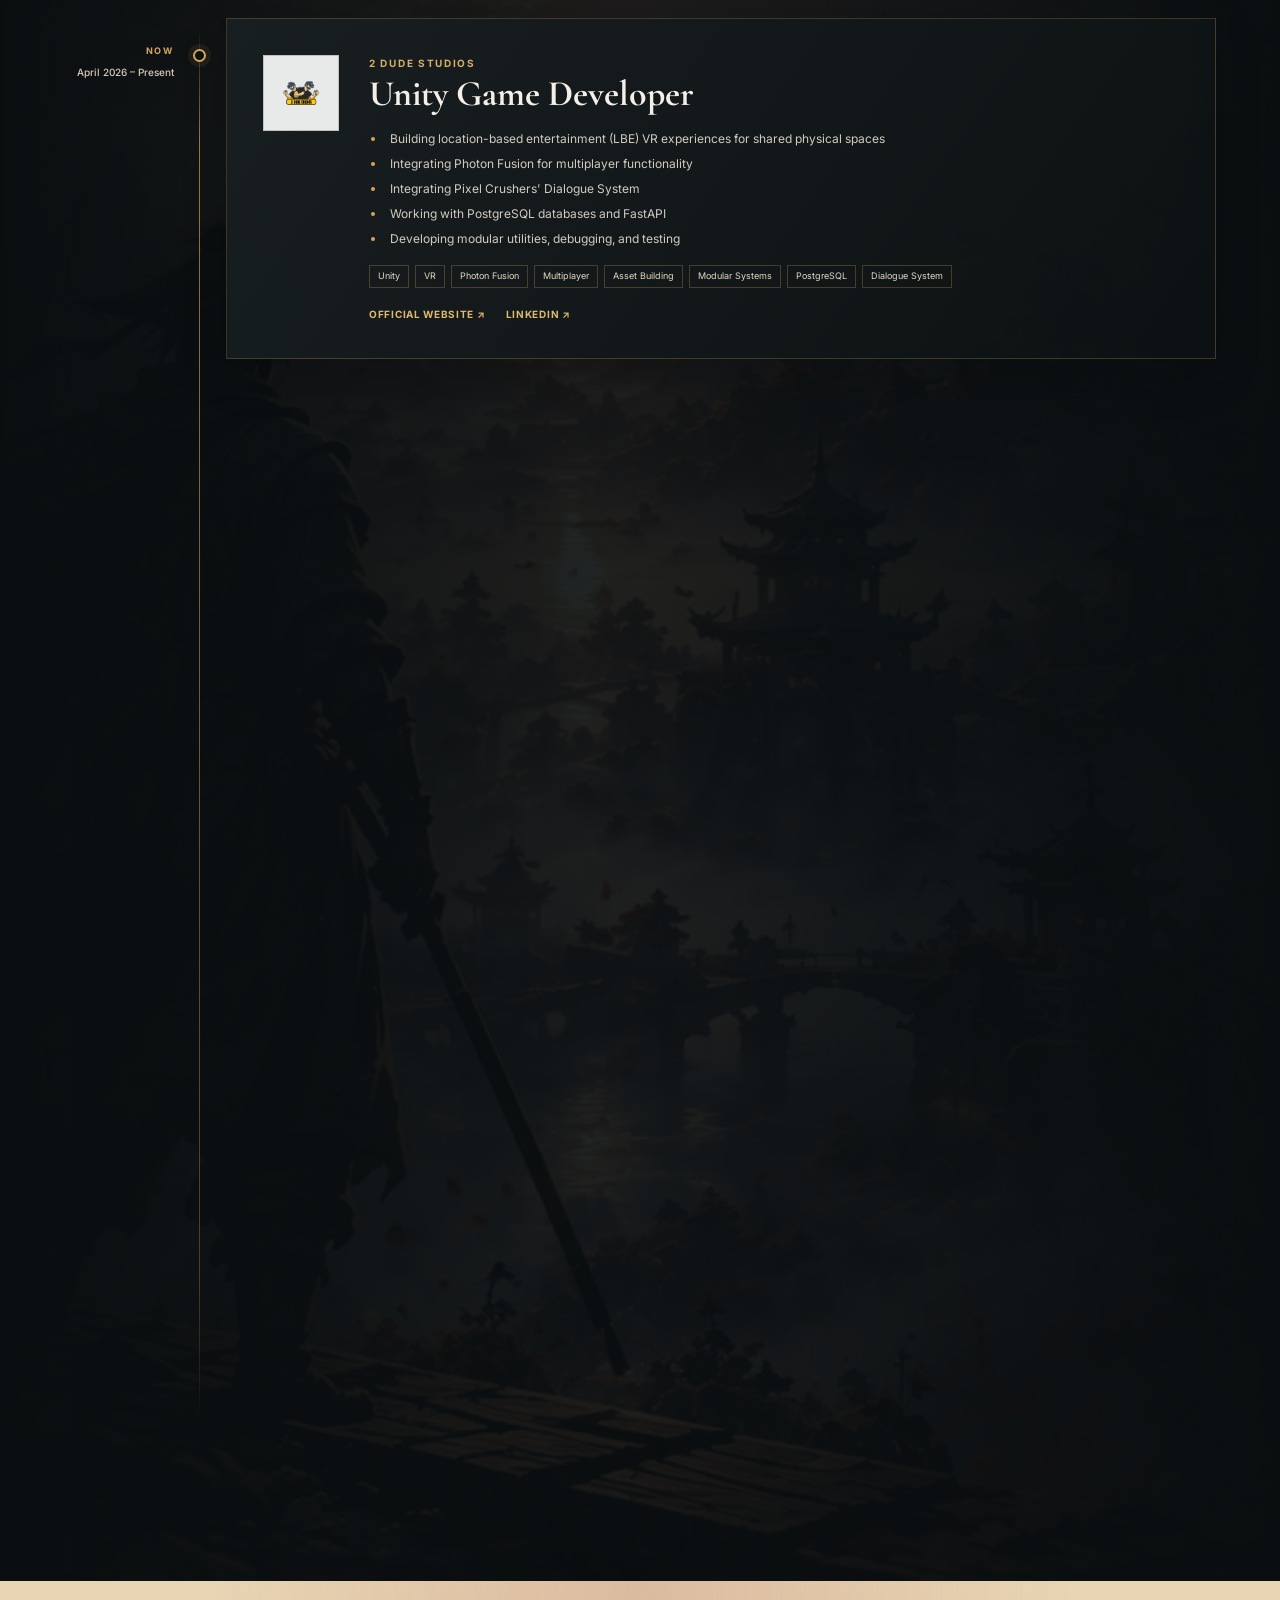
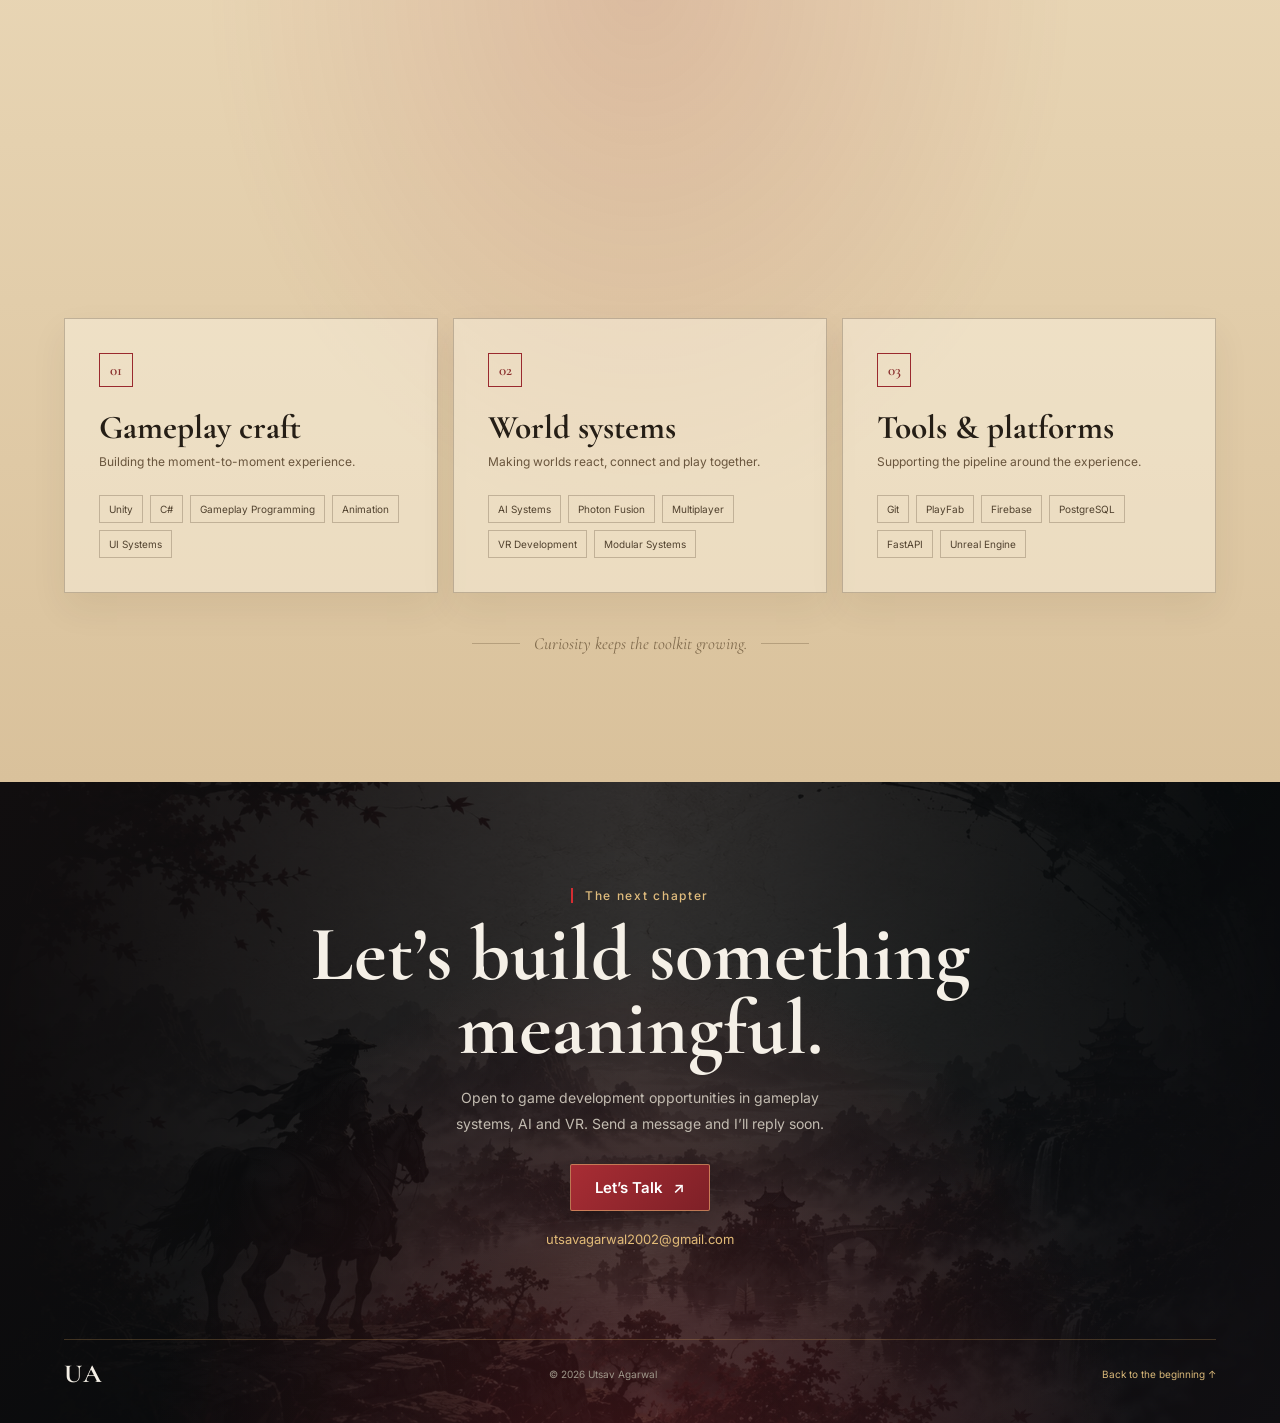
==== commit 54264f21: "Restore original single-page experience section" ====
--- a/index.html
+++ b/index.html
@@ -86,176 +86,106 @@
       </div>
     </section>
 
-    <!-- EXPERIENCE: full-screen career map with a selected-company detail card. -->
-    <section class="career-screen portfolio-section" id="journey" aria-labelledby="journey-title" data-nav-section>
-      <div class="career-screen-backdrop" aria-hidden="true"></div>
-      <div class="career-screen-inner">
-        <header class="career-screen-heading">
-          <div>
-            <p class="eyebrow">Work experience · 2023 — Present</p>
-            <h2 id="journey-title">My Journey</h2>
-          </div>
-          <p>Choose a destination along the path to explore each chapter of my game development journey.</p>
-        </header>
-
-        <div class="career-experience-card" aria-live="polite">
-          <article class="career-experience-panel" data-career-panel="dude">
-            <div class="career-experience-head">
-              <div class="career-company-logo career-company-logo-light"><img src="assets/2-dude-studios.png" alt="2 Dude Studios logo" loading="lazy"></div>
-              <div class="career-company-heading">
-                <p class="career-company-kicker">04 / Current chapter · April 2026 — Present</p>
-                <h3>2 Dude Studios</h3>
-                <p class="career-company-role">Unity Game Developer</p>
-              </div>
-              <span class="career-current-mark">CURRENT ROLE</span>
-            </div>
-            <div class="career-experience-content">
-              <div class="career-experience-overview">
-                <p class="career-copy-label">The work</p>
-                <p>Building location-based entertainment (LBE) VR experiences for shared physical spaces, with a focus on multiplayer functionality, operator workflows and modular game systems.</p>
-              </div>
-              <div class="career-experience-responsibilities">
-                <p class="career-copy-label">Responsibilities</p>
+    <!-- EXPERIENCE: the complete work history is now part of the same scroll. -->
+    <section class="journey-section portfolio-section" id="journey" aria-labelledby="journey-title" data-nav-section>
+      <div class="journey-backdrop" aria-hidden="true"></div>
+      <div class="journey-inner">
+        <div class="journey-heading reveal">
+          <p class="eyebrow">Work experience</p>
+          <h2 id="journey-title">My Journey</h2>
+          <p>From small prototypes to immersive experiences. Each step has helped me grow as a developer, learn new technologies and work on more complex projects.</p>
+        </div>
+        <div class="experience-list">
+          <article class="experience-entry reveal">
+            <div class="experience-date"><span>NOW</span><b>April 2026 – Present</b></div>
+            <div class="experience-card">
+              <div class="experience-logo logo-dark"><img src="assets/2-dude-studios.png" alt="2 Dude Studios logo" loading="lazy"></div>
+              <div class="experience-content">
+                <p class="experience-company">2 Dude Studios</p>
+                <h3>Unity Game Developer</h3>
                 <ul>
                   <li>Building location-based entertainment (LBE) VR experiences for shared physical spaces</li>
                   <li>Integrating Photon Fusion for multiplayer functionality</li>
                   <li>Integrating Pixel Crushers' Dialogue System</li>
                   <li>Working with PostgreSQL databases and FastAPI</li>
-                  <li>Developing modular utilities, debugging and testing</li>
-                </ul>
-              </div>
-            </div>
-            <footer class="career-experience-footer">
-              <div class="career-experience-tags"><span>Unity</span><span>VR</span><span>Photon Fusion</span><span>Multiplayer</span><span>Asset Building</span><span>Modular Systems</span><span>PostgreSQL</span><span>FastAPI</span><span>Dialogue System</span></div>
-              <div class="career-experience-links"><a href="https://2dudestudios.com/" target="_blank" rel="noopener noreferrer">Official Website ↗</a><a href="https://www.linkedin.com/company/2-dude-studios/" target="_blank" rel="noopener noreferrer">LinkedIn ↗</a></div>
-            </footer>
-          </article>
-
-          <article class="career-experience-panel" data-career-panel="apex" hidden>
-            <div class="career-experience-head">
-              <div class="career-company-logo"><img src="assets/apex-dream-studio.webp" alt="Apex Dream Studio logo" loading="lazy"></div>
-              <div class="career-company-heading">
-                <p class="career-company-kicker">03 / Expanding systems · November 2025 — March 2026</p>
-                <h3>Apex Dream Studio</h3>
-                <p class="career-company-role">Unity Game Developer</p>
-              </div>
-              <span class="career-period-mark">2025—26</span>
-            </div>
-            <div class="career-experience-content">
-              <div class="career-experience-overview">
-                <p class="career-copy-label">The work</p>
-                <p>Implemented gameplay mechanics, interactive features and rendering-related functionality across multiple Unity projects. Contributed to a large-scale VR project and a voxel-based project, with an emphasis on reusable systems and user experience.</p>
-              </div>
-              <div class="career-experience-responsibilities">
-                <p class="career-copy-label">Responsibilities</p>
-                <ul>
-                  <li>Developed UI features for a large-scale VR project built on a modular and scalable architecture</li>
-                  <li>Contributed to UX improvements, reusable systems and core functionality for a voxel-based project</li>
-                  <li>Implemented a leaderboard using PlayFab, integrated Firebase sign-in and worked with PlayFab Events</li>
-                  <li>Collaborated with design and development teams to align gameplay, visuals and UI with studio quality standards</li>
-                </ul>
-              </div>
-            </div>
-            <footer class="career-experience-footer">
-              <div class="career-experience-tags"><span>Unity</span><span>C#</span><span>VR</span><span>UI Systems</span><span>Gameplay Programming</span><span>Modular Systems</span><span>PlayFab</span><span>Firebase</span></div>
-              <div class="career-experience-links"><a href="https://apexdreamstudio.com/" target="_blank" rel="noopener noreferrer">Official Website ↗</a><a href="https://www.linkedin.com/company/apexdreamstudio/" target="_blank" rel="noopener noreferrer">LinkedIn ↗</a></div>
-            </footer>
-          </article>
-
-          <article class="career-experience-panel" data-career-panel="anstric" hidden>
-            <div class="career-experience-head">
-              <div class="career-company-logo"><img src="assets/anstric-games.webp" alt="Anstric Games logo" loading="lazy"></div>
-              <div class="career-company-heading">
-                <p class="career-company-kicker">02 / Combat foundations · June 2024</p>
-                <h3>Anstric Games</h3>
-                <p class="career-company-role">Unity Game Developer Intern</p>
-              </div>
-              <span class="career-period-mark">2024</span>
-            </div>
-            <div class="career-experience-content">
-              <div class="career-experience-overview">
-                <p class="career-copy-label">The work</p>
-                <p>Contributed to a 2D fighting-game prototype in Unity, focusing on character movement, combat logic and the implementation details that make actions feel responsive.</p>
-              </div>
-              <div class="career-experience-responsibilities">
-                <p class="career-copy-label">Responsibilities</p>
-                <ul>
-                  <li>Implemented character movement, combat logic and core gameplay mechanics for a 2D fighting-game prototype</li>
-                  <li>Worked on animation control for character actions and combat interactions</li>
-                  <li>Integrated particle effects and sound to improve gameplay feedback</li>
-                  <li>Applied Unity development, C# programming, game design and problem-solving skills</li>
-                </ul>
-              </div>
-            </div>
-            <footer class="career-experience-footer">
-              <div class="career-experience-tags"><span>Unity</span><span>C#</span><span>2D</span><span>Animation</span></div>
-              <div class="career-experience-links"><a href="https://anstric.com/" target="_blank" rel="noopener noreferrer">Official Website ↗</a><a href="https://www.linkedin.com/company/anstric/" target="_blank" rel="noopener noreferrer">LinkedIn ↗</a></div>
-            </footer>
-          </article>
-
-          <article class="career-experience-panel" data-career-panel="alone" hidden>
-            <div class="career-experience-head">
-              <div class="career-company-logo"><img src="assets/alone-clone-studios.webp" alt="Alone Clone Studios logo" loading="lazy"></div>
-              <div class="career-company-heading">
-                <p class="career-company-kicker">01 / First steps · December 2023 — February 2024</p>
-                <h3>Alone Clone Studios</h3>
-                <p class="career-company-role">Game Developer Intern</p>
-              </div>
-              <span class="career-period-mark">2023—24</span>
-            </div>
-            <div class="career-experience-content">
-              <div class="career-experience-overview">
-                <p class="career-copy-label">The work</p>
-                <p>Worked on Unity and Unreal Engine prototypes during a game development internship, contributing to multiplayer, weapon presentation and procedural gameplay experiments.</p>
-              </div>
-              <div class="career-experience-responsibilities">
-                <p class="career-copy-label">Responsibilities</p>
+                  <li>Developing modular utilities, debugging, and testing</li>
+                </ul>
+                <div class="tags"><span>Unity</span><span>VR</span><span>Photon Fusion</span><span>Multiplayer</span><span>Asset Building</span><span>Modular Systems</span><span>PostgreSQL</span><span>Dialogue System</span></div>
+                <div class="experience-links">
+                  <a href="https://2dudestudios.com/" target="_blank" rel="noopener noreferrer">Official Website ↗</a>
+                  <a href="https://www.linkedin.com/company/2-dude-studios/" target="_blank" rel="noopener noreferrer">LinkedIn ↗</a>
+                </div>
+              </div>
+            </div>
+          </article>
+
+          <article class="experience-entry reveal">
+            <div class="experience-date"><span>2025—26</span><b>November 2025 – March 2026</b></div>
+            <div class="experience-card experience-card-parchment">
+              <div class="experience-logo"><img src="assets/apex-dream-studio.webp" alt="Apex Dream Studio logo" loading="lazy"></div>
+              <div class="experience-content">
+                <p class="experience-company">Apex Dream Studio</p>
+                <h3>Unity Game Developer</h3>
+                <ul>
+                  <li>Implemented gameplay mechanics, interactive features, and rendering-related functionality across multiple Unity projects.</li>
+                  <li>Developed UI features for a large-scale VR project built on a modular and scalable architecture, while also contributing to user experience improvements, reusable systems, and core functionality for a voxel-based project.</li>
+                  <li>Implemented a leaderboard using PlayFab, integrated Firebase sign-in, and worked with PlayFab Events.</li>
+                  <li>Collaborated with design and development teams to ensure gameplay, visuals, and UI aligned with the studio's quality standards.</li>
+                </ul>
+                <div class="tags"><span>Unity</span><span>C#</span><span>VR</span><span>UI Systems</span><span>Gameplay Programming</span><span>Modular Systems</span><span>PlayFab</span><span>Firebase</span></div>
+                <div class="experience-links">
+                  <a href="https://apexdreamstudio.com/" target="_blank" rel="noopener noreferrer">Official Website ↗</a>
+                  <a href="https://www.linkedin.com/company/apexdreamstudio/" target="_blank" rel="noopener noreferrer">LinkedIn ↗</a>
+                </div>
+              </div>
+            </div>
+          </article>
+
+          <article class="experience-entry reveal">
+            <div class="experience-date"><span>2024</span><b>June 2024</b></div>
+            <div class="experience-card">
+              <div class="experience-logo"><img src="assets/anstric-games.webp" alt="Anstric Games logo" loading="lazy"></div>
+              <div class="experience-content">
+                <p class="experience-company">Anstric Games</p>
+                <h3>Unity Game Developer Intern</h3>
+                <ul>
+                  <li>Implemented character movement, combat logic, and core gameplay mechanics for a 2D fighting-game prototype in Unity.</li>
+                  <li>Worked on animation control and gameplay implementation to support character actions and combat interactions.</li>
+                  <li>Integrated particle effects and sound to improve gameplay feedback.</li>
+                  <li>Applied Unity development, C# programming, game design, and problem-solving skills across assigned game development tasks and projects.</li>
+                </ul>
+                <div class="tags"><span>Unity</span><span>C#</span><span>2D</span><span>Animation</span></div>
+                <div class="experience-links">
+                  <a href="https://anstric.com/" target="_blank" rel="noopener noreferrer">Official Website ↗</a>
+                  <a href="https://www.linkedin.com/company/anstric/" target="_blank" rel="noopener noreferrer">LinkedIn ↗</a>
+                </div>
+              </div>
+            </div>
+          </article>
+
+          <article class="experience-entry reveal">
+            <div class="experience-date"><span>2023—24</span><b>December 2023 – February 2024</b></div>
+            <div class="experience-card experience-card-parchment">
+              <div class="experience-logo"><img src="assets/alone-clone-studios.webp" alt="Alone Clone Studios logo" loading="lazy"></div>
+              <div class="experience-content">
+                <p class="experience-company">Alone Clone Studios</p>
+                <h3>Game Developer Intern</h3>
+                <p>Unity and Unreal Engine prototypes in a game development internship.</p>
                 <ul>
                   <li>Multiplayer FPS prototype work</li>
                   <li>Weapon rendering and cinematic capture</li>
                   <li>Endless-runner mechanics with procedural environments</li>
                   <li>Collision-based interactions</li>
                 </ul>
-              </div>
-            </div>
-            <footer class="career-experience-footer">
-              <div class="career-experience-tags"><span>Unity</span><span>Unreal Engine</span><span>Multiplayer</span><span>Prototyping</span></div>
-              <div class="career-experience-links"><a href="https://aloneclone.com/" target="_blank" rel="noopener noreferrer">Official Website ↗</a><a href="https://www.linkedin.com/company/aloneclone/" target="_blank" rel="noopener noreferrer">LinkedIn ↗</a></div>
-            </footer>
-          </article>
-        </div>
-
-        <nav class="career-destinations" aria-label="Career destinations">
-          <svg class="career-destination-route career-destination-route-desktop" viewBox="0 0 1200 120" preserveAspectRatio="none" aria-hidden="true">
-            <path class="career-route-track" d="M 70 68 C 170 68 165 28 280 32 S 410 101 535 73 S 690 22 810 35 S 980 94 1130 45"/>
-            <path class="career-route-progress" d="M 70 68 C 170 68 165 28 280 32 S 410 101 535 73 S 690 22 810 35 S 980 94 1130 45"/>
-          </svg>
-          <svg class="career-destination-route career-destination-route-mobile" viewBox="0 0 360 150" preserveAspectRatio="none" aria-hidden="true">
-            <path class="career-route-track" d="M 60 34 C 150 34 210 30 300 48 S 205 95 60 116 S 220 138 300 128"/>
-            <path class="career-route-progress" d="M 60 34 C 150 34 210 30 300 48 S 205 95 60 116 S 220 138 300 128"/>
-          </svg>
-
-          <button class="career-destination" type="button" data-career-destination="alone" aria-pressed="false">
-            <span class="career-destination-name">Alone Clone Studios</span>
-            <span class="career-destination-date">Dec 2023 — Feb 2024</span>
-            <span class="career-destination-marker" aria-hidden="true"><i></i></span>
-          </button>
-          <button class="career-destination" type="button" data-career-destination="anstric" aria-pressed="false">
-            <span class="career-destination-name">Anstric Games</span>
-            <span class="career-destination-date">June 2024</span>
-            <span class="career-destination-marker" aria-hidden="true"><i></i></span>
-          </button>
-          <button class="career-destination" type="button" data-career-destination="apex" aria-pressed="false">
-            <span class="career-destination-name">Apex Dream Studio</span>
-            <span class="career-destination-date">Nov 2025 — Mar 2026</span>
-            <span class="career-destination-marker" aria-hidden="true"><i></i></span>
-          </button>
-          <button class="career-destination is-selected is-current" type="button" data-career-destination="dude" aria-pressed="true">
-            <span class="career-destination-name">2 Dude Studios</span>
-            <span class="career-destination-date">Apr 2026 — Present</span>
-            <span class="career-destination-marker" aria-hidden="true"><i></i></span>
-          </button>
-        </nav>
+                <div class="tags"><span>Unity</span><span>Unreal Engine</span><span>Multiplayer</span><span>Prototyping</span></div>
+                <div class="experience-links">
+                  <a href="https://aloneclone.com/" target="_blank" rel="noopener noreferrer">Official Website ↗</a>
+                  <a href="https://www.linkedin.com/company/aloneclone/" target="_blank" rel="noopener noreferrer">LinkedIn ↗</a>
+                </div>
+              </div>
+            </div>
+          </article>
+        </div>
       </div>
     </section>
 
--- a/styles.css
+++ b/styles.css
@@ -846,213 +846,440 @@
 
 
 /* ==========================================================
-   CAREER MAP — cinematic, selectable career milestones
+   FULL-SCREEN CAREER DESTINATIONS
+   A cinematic map route with a selected-company detail card.
    ========================================================== */
-.career-journey-inner{max-width:1380px}
-.career-journey-heading{
-  display:grid;
-  grid-template-columns:minmax(0,1fr) minmax(260px,.72fr);
-  align-items:end;
-  gap:30px;
-  margin-bottom:34px;
-}
-.career-journey-heading .eyebrow{grid-column:auto;margin:0 0 12px;color:#e0bd80}
-.career-journey-heading h2{font-size:clamp(48px,6.4vw,82px);line-height:.9;max-width:11ch}
-.career-journey-heading>p{max-width:48ch;margin:0 0 4px;color:#c7c0b4;font-size:13px;line-height:1.8}
-.career-map{
+.career-screen{
   position:relative;
   isolation:isolate;
-  height:clamp(410px,46vw,570px);
+  display:flex;
+  align-items:stretch;
+  min-height:calc(100svh - var(--nav));
+  padding:clamp(22px,3.2vh,38px) clamp(20px,5vw,72px) clamp(18px,2.8vh,32px);
   overflow:hidden;
-  border:1px solid rgba(219,184,121,.4);
-  background:#182021;
-  box-shadow:0 24px 65px rgba(0,0,0,.3);
-}
-.career-map-art{
-  position:absolute;z-index:-3;inset:0;width:100%;height:100%;
-  object-fit:cover;object-position:center 47%;
-  filter:saturate(.88) contrast(1.04);
+  background:#0a1012;
+}
+.career-screen-backdrop{
+  position:absolute;
+  z-index:-3;
+  inset:0;
+  background:
+    linear-gradient(180deg,rgba(5,9,10,.64),rgba(5,9,10,.3) 48%,rgba(5,9,10,.85)),
+    url("assets/hero.webp") center 47%/cover no-repeat;
+  filter:saturate(.72) contrast(1.05);
   transform:scale(1.015);
 }
-.career-map-shade{
-  position:absolute;z-index:-2;inset:0;pointer-events:none;
-  background:
-    linear-gradient(180deg,rgba(5,8,8,.72) 0%,rgba(5,8,8,.16) 20%,rgba(5,8,8,.07) 55%,rgba(5,8,8,.58) 100%),
-    linear-gradient(90deg,rgba(5,8,8,.28),transparent 40%,rgba(5,8,8,.22));
-}
-.career-map:after{
-  content:"";position:absolute;z-index:-1;inset:0;pointer-events:none;opacity:.22;
-  background-image:radial-gradient(rgba(242,220,176,.32) .6px,transparent .6px);
+.career-screen:after{
+  content:"";
+  position:absolute;
+  z-index:-2;
+  inset:0;
+  pointer-events:none;
+  opacity:.24;
+  background-image:radial-gradient(rgba(243,220,178,.34) .55px,transparent .55px);
   background-size:5px 5px;
-  mask-image:linear-gradient(transparent,#000 20%,#000 85%,transparent);
-}
-.career-map-topline{
-  position:absolute;z-index:4;top:18px;left:20px;right:20px;
-  display:flex;justify-content:space-between;gap:12px;
-  color:rgba(247,233,207,.82);font-size:8px;font-weight:700;letter-spacing:.2em;
-  text-shadow:0 2px 10px rgba(0,0,0,.9);pointer-events:none;
-}
-.career-map-topline span:first-child{display:flex;align-items:center;gap:9px}
-.career-map-topline i{width:22px;height:1px;background:var(--gd)}
-.career-route{position:absolute;z-index:1;inset:0;width:100%;height:100%;overflow:visible;pointer-events:none}
-.career-route-shadow{fill:none;stroke:rgba(7,10,10,.8);stroke-width:13;stroke-linecap:round;stroke-linejoin:round}
-.career-route-line{fill:none;stroke:rgba(224,184,111,.94);stroke-width:3.2;stroke-linecap:round;stroke-linejoin:round;filter:drop-shadow(0 1px 6px rgba(0,0,0,.72))}
-.career-route-glint{fill:none;stroke:rgba(255,245,218,.75);stroke-width:1;stroke-dasharray:3 12;stroke-linecap:round;stroke-linejoin:round}
-.career-route-mobile{display:none}
-.career-map-compass{
-  position:absolute;z-index:3;right:22px;top:62px;display:flex;flex-direction:column;align-items:center;gap:2px;
-  color:#f2dfba;text-shadow:0 2px 8px #000;font-size:8px;letter-spacing:.16em
-}
-.career-map-compass i{display:grid;place-items:center;width:27px;height:27px;border:1px solid rgba(237,207,151,.7);border-radius:50%;font-size:17px;font-style:normal}
-.career-map-legend{
-  position:absolute;z-index:3;left:20px;bottom:18px;display:flex;align-items:center;gap:8px;
-  color:rgba(245,230,204,.85);font-size:8px;letter-spacing:.18em;text-shadow:0 2px 8px #000
-}
-.career-map-legend i{width:6px;height:6px;border-radius:50%;background:#e0b76f;box-shadow:0 0 10px #e0b76f}
-.career-map-endpoint{
-  position:absolute;z-index:3;right:20px;bottom:17px;
-  color:rgba(246,225,190,.72);font-size:8px;letter-spacing:.16em;text-shadow:0 2px 8px #000
-}
-.career-stop{
-  position:absolute;z-index:5;display:flex;align-items:center;justify-content:center;
-  width:34px;height:34px;padding:0;border:0;background:none;color:#fff;
-  cursor:pointer;transform:translate(-50%,-50%);
-  transition:transform .22s ease,filter .22s ease;
-}
-.career-stop-alone{left:12.5%;top:73%}
-.career-stop-anstric{left:32.5%;top:43%}
-.career-stop-apex{left:57.5%;top:67%}
-.career-stop-dude{left:84.5%;top:36%}
-.career-stop-marker{
-  position:relative;display:grid;place-items:center;width:27px;height:27px;
-  border:1px solid rgba(255,232,188,.92);border-radius:50%;
-  background:rgba(10,15,15,.76);box-shadow:0 2px 12px rgba(0,0,0,.55),0 0 0 4px rgba(231,192,126,.14);
-  transition:background .22s ease,border-color .22s ease,box-shadow .22s ease;
-}
-.career-stop-marker:before{
-  content:"";position:absolute;inset:-6px;border:1px solid rgba(255,227,180,.38);border-radius:50%;
-  transition:transform .22s ease,opacity .22s ease;
-}
-.career-stop-marker i{width:7px;height:7px;border-radius:50%;background:#e5c17f;box-shadow:0 0 9px rgba(255,220,153,.95)}
-.career-stop-label{
-  position:absolute;left:50%;top:calc(100% + 12px);display:flex;flex-direction:column;gap:3px;
-  min-width:max-content;padding:8px 11px;border:1px solid rgba(238,210,164,.47);
-  background:rgba(8,12,12,.78);backdrop-filter:blur(7px);-webkit-backdrop-filter:blur(7px);
-  color:#f6eddb;text-align:center;box-shadow:0 5px 18px rgba(0,0,0,.28);
-  transform:translateX(-50%);transition:background .2s ease,border-color .2s ease;
-}
-.career-stop-label strong{font:600 17px/1.05 var(--serif);letter-spacing:.01em}
-.career-stop-label small{color:#d9c8a8;font:500 8px/1.3 var(--sans);letter-spacing:.08em}
-.career-stop-label em{color:#e4bd79;font:700 7px/1.2 var(--sans);font-style:normal;letter-spacing:.16em;text-transform:uppercase}
-.career-stop-alone .career-stop-label{top:auto;bottom:calc(100% + 12px)}
-.career-stop-apex .career-stop-label{top:auto;bottom:calc(100% + 12px)}
-.career-stop:hover{filter:brightness(1.14);transform:translate(-50%,-55%)}
-.career-stop:hover .career-stop-marker,.career-stop.is-selected .career-stop-marker{
-  background:#a77b45;border-color:#fff0ca;box-shadow:0 0 0 5px rgba(231,192,126,.2),0 0 24px rgba(236,192,115,.55);
-}
-.career-stop.is-selected .career-stop-marker:before{transform:scale(1.4);opacity:.15}
-.career-stop.is-selected .career-stop-label,.career-stop:focus-visible .career-stop-label{
-  border-color:#e5c17f;background:rgba(8,12,12,.94)
-}
-.career-stop:focus-visible{outline:2px solid #f2d49d;outline-offset:7px;border-radius:50%}
-.career-stop-dude .career-stop-marker{border-color:#ffedc7}
-.career-stop-dude .career-stop-marker i{background:#fff0c8;box-shadow:0 0 13px #f9d89b}
-.career-stop-dude:not(.is-selected) .career-stop-marker:after{
-  content:"";position:absolute;inset:-10px;border:1px solid rgba(255,224,164,.38);border-radius:50%;animation:career-pulse 2.4s ease-out infinite
-}
-@keyframes career-pulse{0%{transform:scale(.7);opacity:.8}100%{transform:scale(1.65);opacity:0}}
-.career-detail-area{margin-top:18px;min-height:108px}
-.career-detail-empty,.career-detail-panel{
-  border:1px solid rgba(213,164,92,.28);
-  background:linear-gradient(120deg,rgba(21,29,30,.96),rgba(10,15,16,.97));
-  box-shadow:0 16px 38px rgba(0,0,0,.18);
-}
-.career-detail-empty{
-  display:flex;align-items:center;gap:16px;padding:19px 22px;color:#f1e6d2
-}
-.career-detail-empty-icon{display:grid;place-items:center;flex:none;width:36px;height:36px;border:1px solid rgba(213,164,92,.52);border-radius:50%;color:#e2bc7c;font-size:20px}
-.career-detail-empty b{font:600 20px/1.2 var(--serif)}
-.career-detail-empty p{margin-top:4px;color:#b9b4a9;font-size:11px;line-height:1.55}
-.career-detail-hint{margin-left:auto;color:#d5a45c;font-size:8px;font-weight:700;letter-spacing:.14em;white-space:nowrap}
-.career-detail-panel{padding:clamp(20px,3vw,34px);animation:career-panel-in .32s ease both}
-.career-detail-panel[hidden],.career-detail-empty[hidden]{display:none}
-@keyframes career-panel-in{from{opacity:0;transform:translateY(10px)}to{opacity:1;transform:translateY(0)}}
-.career-detail-heading{display:flex;align-items:center;gap:17px;padding-bottom:20px;border-bottom:1px solid rgba(213,164,92,.22)}
-.career-detail-brand{display:grid;place-items:center;flex:none;width:60px;height:60px;padding:8px;border:1px solid rgba(213,164,92,.28);background:#f2e5cc}
-.career-detail-brand img{display:block;width:100%;height:100%;object-fit:contain}
-.career-detail-brand-dark{background:#fff}
-.career-detail-heading h3{margin-top:3px;color:#f4ead8;font-size:clamp(27px,3vw,37px);line-height:1}
-.career-detail-kicker{color:#d6ab67;font-size:8px;font-weight:700;letter-spacing:.16em}
-.career-detail-role{margin-top:5px;color:#c5bfb3;font-size:11px}
-.career-detail-stamp{margin-left:auto;padding:7px 10px;border:1px solid rgba(213,164,92,.33);color:#d8b878;font-size:8px;font-weight:700;letter-spacing:.11em;text-align:center}
-.career-detail-stamp-current{border-color:rgba(213,164,92,.65);background:rgba(213,164,92,.1);color:#f0cb89}
-.career-detail-columns{display:grid;grid-template-columns:minmax(0,.88fr) minmax(0,1.12fr);gap:clamp(20px,4vw,54px);padding:20px 0}
-.career-detail-label{margin-bottom:9px;color:#d8b374;font-size:9px;font-weight:700;letter-spacing:.16em;text-transform:uppercase}
-.career-detail-columns p:not(.career-detail-label){color:#d0c8b9;font-size:12px;line-height:1.8}
-.career-detail-columns ul{margin:0;padding-left:17px;color:#d0c8b9;font-size:11px;line-height:1.8}
-.career-detail-columns li{margin-bottom:5px;padding-left:4px}
-.career-detail-columns li::marker{color:#d5a45c}
-.career-detail-footer{display:flex;align-items:center;justify-content:space-between;gap:18px;flex-wrap:wrap;padding-top:16px;border-top:1px solid rgba(213,164,92,.2)}
-.career-detail-footer .tags{display:flex;flex-wrap:wrap;gap:6px}
-.career-detail-footer .tags span{padding:4px 8px;border:1px solid rgba(213,164,92,.28);color:#d9c8a9;font-size:9px}
-.career-detail-links{display:flex;gap:18px;flex-wrap:wrap}
-.career-detail-links a{color:#e2b96f;font-size:9px;font-weight:700;letter-spacing:.08em;text-transform:uppercase}
-.career-detail-links a:hover{text-decoration:underline;text-underline-offset:4px}
+  mask-image:linear-gradient(transparent,#000 16%,#000 88%,transparent);
+}
+.career-screen-inner{
+  display:grid;
+  grid-template-rows:auto minmax(0,1fr) auto;
+  gap:clamp(12px,1.8vh,20px);
+  width:100%;
+  max-width:1480px;
+  min-height:calc(100svh - var(--nav) - clamp(40px,6vh,70px));
+  margin:auto;
+}
+.career-screen-heading{
+  display:flex;
+  align-items:flex-end;
+  justify-content:space-between;
+  gap:28px;
+  min-width:0;
+}
+.career-screen-heading .eyebrow{
+  margin-bottom:7px;
+  color:#e4c48b;
+}
+.career-screen-heading h2{
+  font-size:clamp(34px,4.2vw,56px);
+  line-height:.95;
+  text-shadow:0 2px 18px rgba(0,0,0,.68);
+}
+.career-screen-heading>p{
+  max-width:43ch;
+  margin:0 0 3px;
+  color:rgba(241,231,212,.83);
+  font-size:12px;
+  line-height:1.65;
+  text-align:right;
+}
+.career-experience-card{
+  position:relative;
+  display:flex;
+  flex-direction:column;
+  justify-content:center;
+  min-height:0;
+  padding:clamp(16px,2.3vw,28px) clamp(18px,2.8vw,34px);
+  border:1px solid rgba(224,190,130,.4);
+  background:linear-gradient(115deg,rgba(10,15,16,.91),rgba(13,20,21,.83));
+  box-shadow:0 18px 54px rgba(0,0,0,.3);
+  backdrop-filter:blur(11px);
+  -webkit-backdrop-filter:blur(11px);
+}
+.career-experience-card:before{
+  content:"";
+  position:absolute;
+  top:-1px;left:clamp(18px,2.8vw,34px);
+  width:82px;height:2px;background:#d5a45c;
+}
+.career-experience-panel[hidden]{display:none}
+.career-experience-panel{
+  width:100%;
+  animation:career-content-arrive .28s ease both;
+}
+@keyframes career-content-arrive{
+  from{opacity:0;transform:translateY(7px)}
+  to{opacity:1;transform:translateY(0)}
+}
+.career-experience-head{
+  display:flex;
+  align-items:center;
+  gap:17px;
+  min-width:0;
+}
+.career-company-logo{
+  display:grid;
+  place-items:center;
+  flex:none;
+  width:58px;height:58px;
+  padding:7px;
+  border:1px solid rgba(224,190,130,.3);
+  background:rgba(245,235,215,.92);
+}
+.career-company-logo img{display:block;width:100%;height:100%;object-fit:contain}
+.career-company-logo-light{background:#fff}
+.career-company-heading{min-width:0}
+.career-company-kicker{
+  color:#d5ad6c;
+  font-size:8px;font-weight:700;line-height:1.45;
+  letter-spacing:.17em;text-transform:uppercase;
+}
+.career-company-heading h3{
+  margin-top:3px;
+  color:#f5eddf;
+  font:600 clamp(27px,3.1vw,39px)/.98 var(--serif);
+  letter-spacing:.005em;
+}
+.career-company-role{margin-top:5px;color:#c7c0b3;font-size:11px}
+.career-current-mark,.career-period-mark{
+  flex:none;
+  margin-left:auto;
+  padding:7px 10px;
+  border:1px solid rgba(213,164,92,.35);
+  color:#dabe8a;
+  font-size:8px;font-weight:700;letter-spacing:.13em;
+  text-align:center;white-space:nowrap;
+}
+.career-current-mark{border-color:rgba(213,164,92,.68);background:rgba(213,164,92,.1);color:#f1d29b}
+.career-experience-content{
+  display:grid;
+  grid-template-columns:minmax(0,.86fr) minmax(0,1.14fr);
+  gap:clamp(20px,4vw,52px);
+  margin-top:clamp(13px,2vh,21px);
+}
+.career-copy-label{
+  margin-bottom:7px;
+  color:#d8b575;
+  font-size:8px;font-weight:700;letter-spacing:.16em;text-transform:uppercase;
+}
+.career-experience-overview>p:last-child{
+  max-width:58ch;
+  color:#d3cbbc;
+  font-size:11px;line-height:1.7;
+}
+.career-experience-responsibilities ul{
+  margin:0;padding-left:16px;
+  color:#d5d0c5;font-size:10.5px;line-height:1.6;
+  columns:2;column-gap:28px;
+}
+.career-experience-responsibilities li{
+  break-inside:avoid;
+  padding-left:3px;
+  margin:0 0 5px;
+}
+.career-experience-responsibilities li::marker{color:#d9ad69}
+.career-experience-footer{
+  display:flex;
+  align-items:center;
+  justify-content:space-between;
+  flex-wrap:wrap;
+  gap:12px 22px;
+  margin-top:clamp(12px,2vh,20px);
+  padding-top:11px;
+  border-top:1px solid rgba(213,164,92,.2);
+}
+.career-experience-tags{display:flex;flex-wrap:wrap;gap:5px}
+.career-experience-tags span{
+  padding:3px 7px;
+  border:1px solid rgba(213,164,92,.26);
+  color:#d8c8a8;
+  font-size:8px;line-height:1.45;
+}
+.career-experience-links{display:flex;flex-wrap:wrap;gap:16px}
+.career-experience-links a{
+  color:#e4bd7b;
+  font-size:8px;font-weight:700;letter-spacing:.09em;text-transform:uppercase;
+}
+.career-experience-links a:hover{text-decoration:underline;text-underline-offset:4px}
+.career-destinations{
+  position:relative;
+  isolation:isolate;
+  display:grid;
+  grid-template-columns:repeat(4,minmax(0,1fr));
+  align-items:center;
+  min-height:clamp(120px,17vh,164px);
+  padding:8px 1.5% 2px;
+  border-top:1px solid rgba(225,194,142,.2);
+}
+.career-destination-route{
+  position:absolute;
+  z-index:-1;
+  inset:0;
+  width:100%;height:100%;
+  overflow:visible;
+  pointer-events:none;
+}
+.career-destination-route-mobile{display:none}
+.career-route-track{
+  fill:none;
+  stroke:rgba(221,224,215,.62);
+  stroke-width:3;
+  stroke-linecap:round;
+  stroke-linejoin:round;
+  stroke-dasharray:5 9;
+  filter:drop-shadow(0 2px 4px rgba(0,0,0,.8));
+}
+.career-route-progress{
+  fill:none;
+  stroke:#e3b86f;
+  stroke-width:3.3;
+  stroke-linecap:round;
+  stroke-linejoin:round;
+  filter:drop-shadow(0 1px 5px rgba(213,164,92,.55));
+}
+.career-destination{
+  position:relative;
+  z-index:2;
+  display:flex;
+  flex-direction:column;
+  align-items:center;
+  justify-content:center;
+  gap:4px;
+  min-width:0;
+  min-height:120px;
+  padding:8px 4px;
+  border:0;
+  background:transparent;
+  color:#f3e4c7;
+  text-align:center;
+  cursor:pointer;
+  -webkit-tap-highlight-color:transparent;
+}
+.career-destination-name{
+  display:block;
+  max-width:100%;
+  color:rgba(244,230,202,.83);
+  font:600 clamp(17px,2vw,25px)/1.05 var(--serif);
+  letter-spacing:.005em;
+  text-shadow:0 2px 9px rgba(0,0,0,.9),0 0 17px rgba(0,0,0,.7);
+  transition:color .2s ease,transform .2s ease,text-shadow .2s ease;
+}
+.career-destination-date{
+  display:block;
+  color:rgba(225,210,185,.66);
+  font:500 7px/1.3 var(--sans);
+  letter-spacing:.1em;
+  text-shadow:0 2px 7px #000;
+}
+.career-destination-marker{
+  position:relative;
+  display:grid;
+  place-items:center;
+  order:2;
+  width:17px;height:17px;
+  margin-top:4px;
+  border:1px solid rgba(241,217,174,.78);
+  border-radius:50%;
+  background:rgba(8,13,14,.86);
+  box-shadow:0 2px 10px rgba(0,0,0,.75);
+  transition:transform .2s ease,background .2s ease,border-color .2s ease,box-shadow .2s ease;
+}
+.career-destination-marker:before{
+  content:"";position:absolute;inset:-5px;border:1px solid rgba(225,192,134,.35);border-radius:50%;
+}
+.career-destination-marker i{width:5px;height:5px;border-radius:50%;background:#ddbd83}
+.career-destination:hover .career-destination-name,
+.career-destination:focus-visible .career-destination-name,
+.career-destination.is-selected .career-destination-name{
+  color:#fff0c9;
+  text-shadow:0 2px 10px #000,0 0 18px rgba(232,192,118,.5);
+  transform:translateY(-2px) scale(1.04);
+}
+.career-destination.is-selected .career-destination-marker{
+  transform:scale(1.15);
+  border-color:#fff0ca;
+  background:#d4a65e;
+  box-shadow:0 0 0 5px rgba(231,192,126,.18),0 0 22px rgba(236,192,115,.78);
+}
+.career-destination.is-selected .career-destination-marker i{background:#fff4d9}
+.career-destination.is-current:not(.is-selected) .career-destination-marker:after{
+  content:"";position:absolute;inset:-9px;border:1px solid rgba(255,224,164,.45);border-radius:50%;animation:career-destination-pulse 2.4s ease-out infinite
+}
+@keyframes career-destination-pulse{0%{transform:scale(.7);opacity:.8}100%{transform:scale(1.6);opacity:0}}
+.career-destination:focus-visible{outline:2px solid #f3d59d;outline-offset:1px;border-radius:4px}
 @media(max-width:1023px){
-  .career-journey-heading{grid-template-columns:1fr;gap:13px}
-  .career-journey-heading h2{max-width:none}
-  .career-journey-heading>p{max-width:60ch}
-  .career-map{height:455px}
-  .career-stop-label strong{font-size:15px}
+  .career-screen{padding-left:clamp(18px,4vw,36px);padding-right:clamp(18px,4vw,36px)}
+  .career-experience-content{gap:20px}
+  .career-experience-responsibilities ul{columns:1}
+  .career-destination-name{font-size:clamp(16px,2.4vw,22px)}
 }
 @media(max-width:760px){
-  .career-journey-heading{margin-bottom:25px}
-  .career-journey-heading h2{font-size:clamp(48px,12vw,68px)}
-  .career-map{height:650px}
-  .career-map-art{object-position:43% center}
-  .career-route-desktop{display:none}
-  .career-route-mobile{display:block}
-  .career-map-topline{left:13px;right:13px;top:14px;font-size:7px;letter-spacing:.13em}
-  .career-map-compass{right:13px;top:43px}
-  .career-map-legend{left:13px;bottom:13px;font-size:7px}
-  .career-map-endpoint{right:13px;bottom:13px;font-size:7px}
-  .career-stop-alone{left:17.5%;top:14%}
-  .career-stop-anstric{left:77%;top:36%}
-  .career-stop-apex{left:26%;top:63%}
-  .career-stop-dude{left:76%;top:86%}
-  .career-stop-label{min-width:0;width:max-content;max-width:174px;padding:7px 9px}
-  .career-stop-label strong{font-size:15px}
-  .career-stop-label small{font-size:7px}
-  .career-stop-alone .career-stop-label{top:calc(100% + 9px);bottom:auto;left:0;transform:none}
-  .career-stop-anstric .career-stop-label{top:auto;bottom:calc(100% + 9px);left:auto;right:0;transform:none}
-  .career-stop-apex .career-stop-label{top:auto;bottom:calc(100% + 9px);left:0;transform:none}
-  .career-stop-dude .career-stop-label{top:auto;bottom:calc(100% + 9px);left:auto;right:0;transform:none}
-  .career-detail-area{margin-top:13px}
-  .career-detail-empty{align-items:flex-start;padding:16px;gap:12px}
-  .career-detail-empty-icon{width:30px;height:30px;font-size:17px}
-  .career-detail-empty b{font-size:18px}
-  .career-detail-empty p{font-size:10px}
-  .career-detail-hint{display:none}
-  .career-detail-panel{padding:18px}
-  .career-detail-heading{gap:12px;align-items:flex-start}
-  .career-detail-brand{width:48px;height:48px;padding:6px}
-  .career-detail-kicker{font-size:7px;letter-spacing:.11em}
-  .career-detail-heading h3{font-size:27px}
-  .career-detail-stamp{display:none}
-  .career-detail-columns{grid-template-columns:1fr;gap:18px;padding:17px 0}
-  .career-detail-columns p:not(.career-detail-label){font-size:11px}
-  .career-detail-columns ul{font-size:10.5px}
-  .career-detail-footer{align-items:flex-start;flex-direction:column;gap:13px}
+  .career-screen{
+    min-height:calc(100svh - var(--nav));
+    padding:18px 16px 17px;
+  }
+  .career-screen-inner{
+    min-height:calc(100svh - var(--nav) - 35px);
+    grid-template-rows:auto minmax(0,1fr) auto;
+    gap:12px;
+  }
+  .career-screen-heading{align-items:flex-end;gap:12px}
+  .career-screen-heading .eyebrow{font-size:8px;margin-bottom:6px}
+  .career-screen-heading h2{font-size:clamp(33px,9vw,43px)}
+  .career-screen-heading>p{max-width:24ch;font-size:9px;line-height:1.5}
+  .career-experience-card{padding:15px 15px 13px;justify-content:flex-start}
+  .career-experience-head{gap:11px}
+  .career-company-logo{width:43px;height:43px;padding:5px}
+  .career-company-kicker{font-size:6.5px;letter-spacing:.1em}
+  .career-company-heading h3{font-size:clamp(22px,6vw,29px)}
+  .career-company-role{font-size:9px;margin-top:3px}
+  .career-current-mark,.career-period-mark{padding:5px 6px;font-size:6px;letter-spacing:.07em}
+  .career-experience-content{grid-template-columns:1fr;gap:9px;margin-top:11px}
+  .career-copy-label{font-size:7px;margin-bottom:4px}
+  .career-experience-overview>p:last-child{font-size:9px;line-height:1.5}
+  .career-experience-responsibilities ul{columns:2;column-gap:17px;font-size:8px;line-height:1.43;padding-left:14px}
+  .career-experience-responsibilities li{margin-bottom:3px;padding-left:1px}
+  .career-experience-footer{gap:7px;margin-top:9px;padding-top:8px}
+  .career-experience-tags{gap:4px}
+  .career-experience-tags span{font-size:6.5px;padding:2px 5px}
+  .career-experience-links{gap:11px}
+  .career-experience-links a{font-size:6.5px}
+  .career-destinations{
+    min-height:128px;
+    grid-template-columns:repeat(4,minmax(0,1fr));
+    padding:4px 0 0;
+  }
+  .career-destination-route-desktop{display:none}
+  .career-destination-route-mobile{display:block}
+  .career-destination{min-height:124px;gap:4px;padding:6px 1px}
+  .career-destination-name{
+    font-size:clamp(11px,3.1vw,15px);
+    line-height:1.02;
+    overflow-wrap:anywhere;
+  }
+  .career-destination-date{font-size:5.5px;letter-spacing:.02em}
+  .career-destination-marker{width:14px;height:14px;margin-top:3px}
+  .career-destination-marker i{width:4px;height:4px}
 }
 @media(max-width:390px){
-  .career-map{height:620px}
-  .career-stop-label{max-width:150px}
-  .career-stop-label strong{font-size:13px}
-  .career-stop-anstric{left:78%}
-  .career-stop-dude{left:77%}
+  .career-screen{padding-left:12px;padding-right:12px}
+  .career-screen-heading>p{max-width:20ch;font-size:8px}
+  .career-experience-card{padding:12px}
+  .career-company-logo{width:38px;height:38px}
+  .career-current-mark,.career-period-mark{display:none}
+  .career-experience-responsibilities ul{font-size:7.5px;column-gap:13px}
+  .career-destination-name{font-size:10px}
+  .career-destination-date{font-size:5px}
+}
+@media(max-height:760px) and (min-width:761px){
+  .career-screen{padding-top:16px;padding-bottom:14px}
+  .career-screen-inner{min-height:calc(100svh - var(--nav) - 30px);gap:10px}
+  .career-screen-heading h2{font-size:38px}
+  .career-experience-card{padding-top:14px;padding-bottom:12px}
+  .career-experience-content{margin-top:10px}
+  .career-experience-footer{margin-top:9px;padding-top:8px}
+  .career-destinations,.career-destination{min-height:110px}
+}
+@media(max-height:740px) and (max-width:760px){
+  .career-screen{min-height:calc(100svh - var(--nav));}
+  .career-screen-inner{min-height:0}
+  .career-screen-heading h2{font-size:31px}
+  .career-screen-heading>p{max-width:28ch}
+  .career-experience-card{padding:11px}
+  .career-experience-content{gap:7px;margin-top:8px}
+  .career-experience-overview>p:last-child{font-size:8px}
+  .career-experience-responsibilities ul{font-size:7px}
+  .career-experience-footer{margin-top:7px;padding-top:6px}
+  .career-destinations{min-height:110px}
+  .career-destination{min-height:106px}
 }
 @media(prefers-reduced-motion:reduce){
-  .career-stop,.career-stop-marker,.career-stop-label{transition:none}
-  .career-stop-dude:not(.is-selected) .career-stop-marker:after{animation:none}
-  .career-detail-panel{animation:none}
-}
+  .career-destination-name,.career-destination-marker{transition:none}
+  .career-destination.is-current:not(.is-selected) .career-destination-marker:after{animation:none}
+  .career-experience-panel{animation:none}
+}
+
+
+
+/* Final fit pass: keep the whole career chapter visible, with no clipped panel copy. */
+.career-screen{overflow:visible}
+.career-screen-inner{grid-template-rows:auto auto auto}
+.career-experience-card{min-height:min-content}
+.career-destination-route-desktop .career-route-track,
+.career-destination-route-desktop .career-route-progress{
+  d:path("M 150 70 C 250 12 350 12 450 70 S 650 128 750 70 S 950 12 1050 70");
+}
+@media(max-width:760px){
+  .career-screen-inner{grid-template-rows:auto auto auto}
+  .career-destinations{
+    min-height:178px;
+    grid-template-columns:repeat(2,minmax(0,1fr));
+    grid-template-rows:repeat(2,minmax(76px,auto));
+    padding:7px 0 3px;
+  }
+  .career-destination-route-mobile .career-route-track,
+  .career-destination-route-mobile .career-route-progress{
+    d:path("M 90 37 C 145 10 215 10 270 37 S 215 84 90 112 S 215 132 270 112");
+  }
+  .career-destination{min-height:76px;padding:6px 4px;gap:3px}
+  .career-destination-name{
+    font-size:clamp(13px,3.6vw,17px);
+    line-height:1.05;
+    overflow-wrap:normal;
+    white-space:normal;
+  }
+  .career-destination-date{font-size:6px;letter-spacing:.05em}
+  .career-destination-marker{width:13px;height:13px;margin-top:2px}
+}
+@media(max-width:390px){
+  .career-screen{padding-left:12px;padding-right:12px}
+  .career-screen-heading>p{max-width:20ch;font-size:8px}
+  .career-experience-card{padding:12px}
+  .career-company-logo{width:38px;height:38px}
+  .career-current-mark,.career-period-mark{display:none}
+  .career-experience-responsibilities ul{font-size:8px;column-gap:12px}
+  .career-destination-name{font-size:12px}
+  .career-destination-date{font-size:5.5px}
+}
+@media(max-height:740px) and (max-width:760px){
+  .career-screen{padding-top:14px;padding-bottom:14px}
+  .career-screen-heading h2{font-size:30px}
+  .career-screen-heading>p{font-size:8px}
+  .career-experience-card{padding:10px}
+  .career-experience-content{gap:7px;margin-top:8px}
+  .career-experience-overview>p:last-child{font-size:8px;line-height:1.42}
+  .career-experience-responsibilities ul{font-size:7.5px;line-height:1.35}
+  .career-experience-footer{margin-top:7px;padding-top:6px}
+  .career-destinations{min-height:160px}
+  .career-destination{min-height:70px}
+}
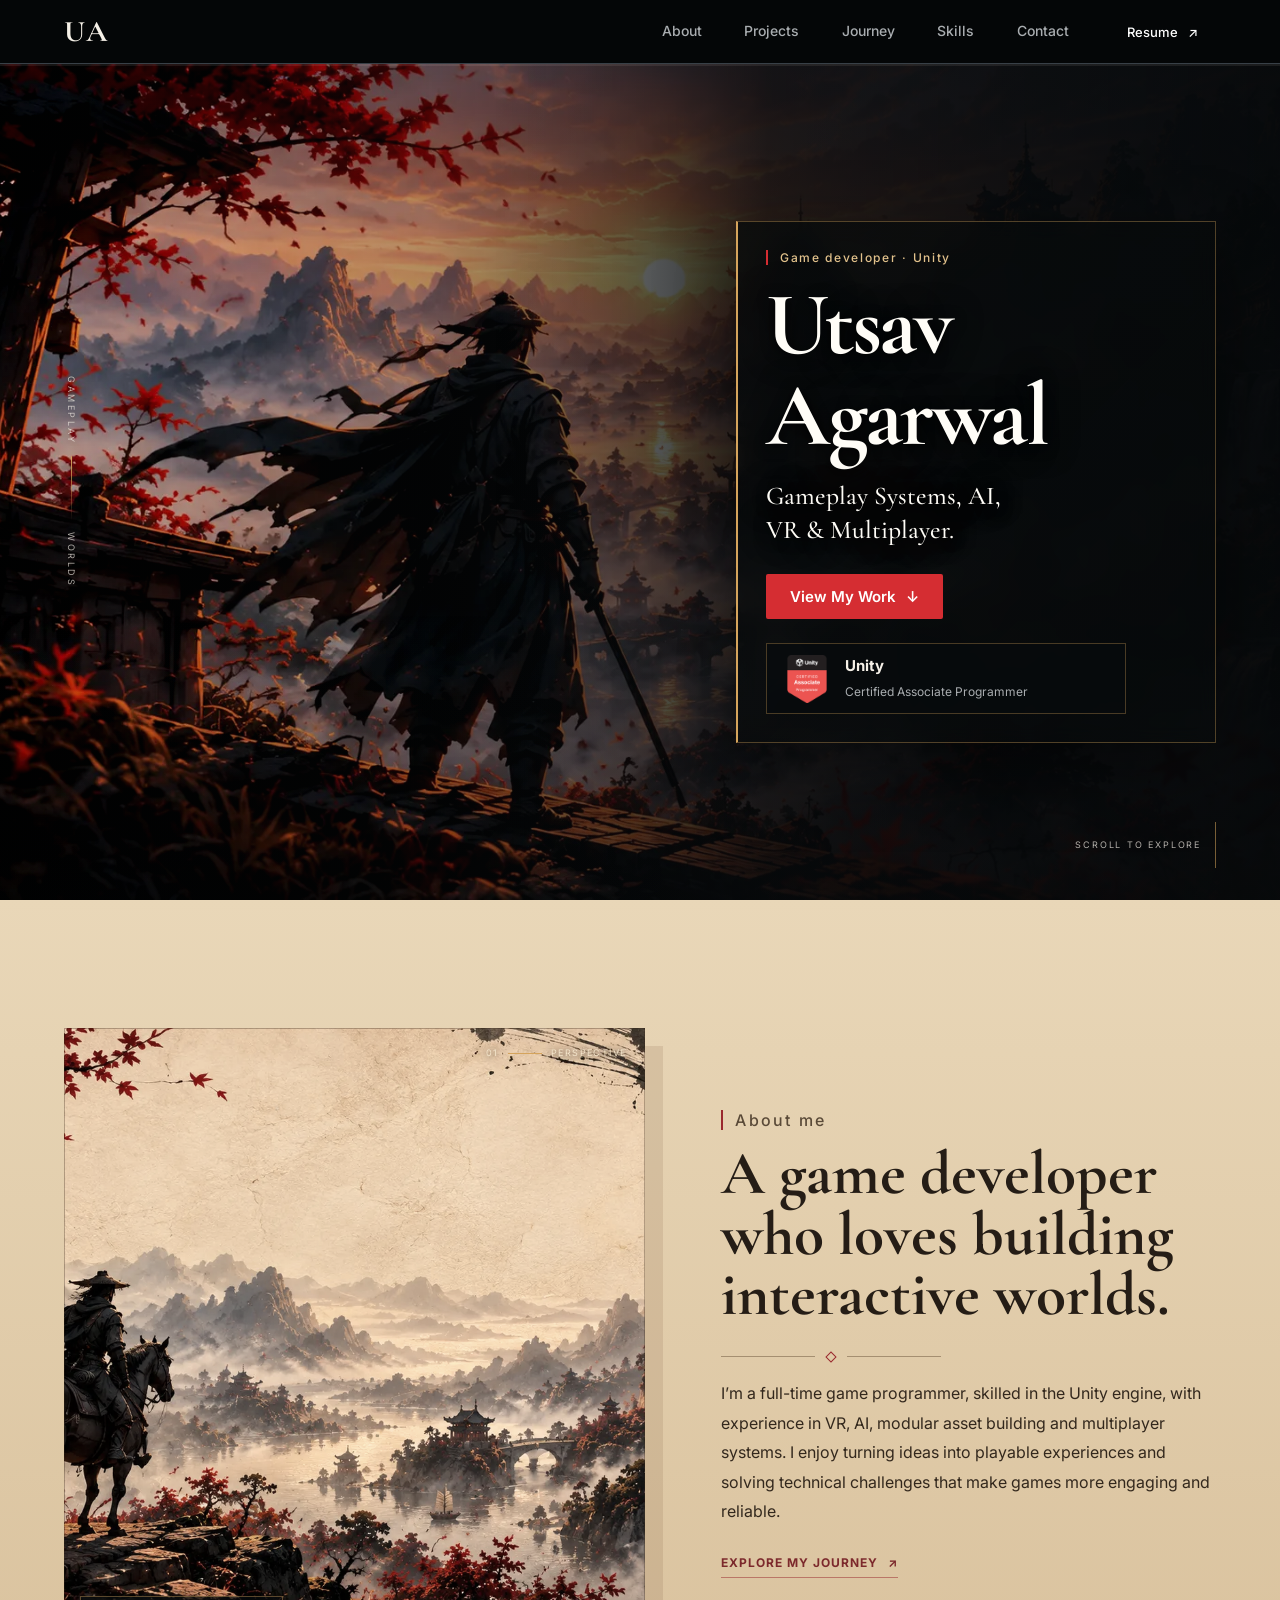
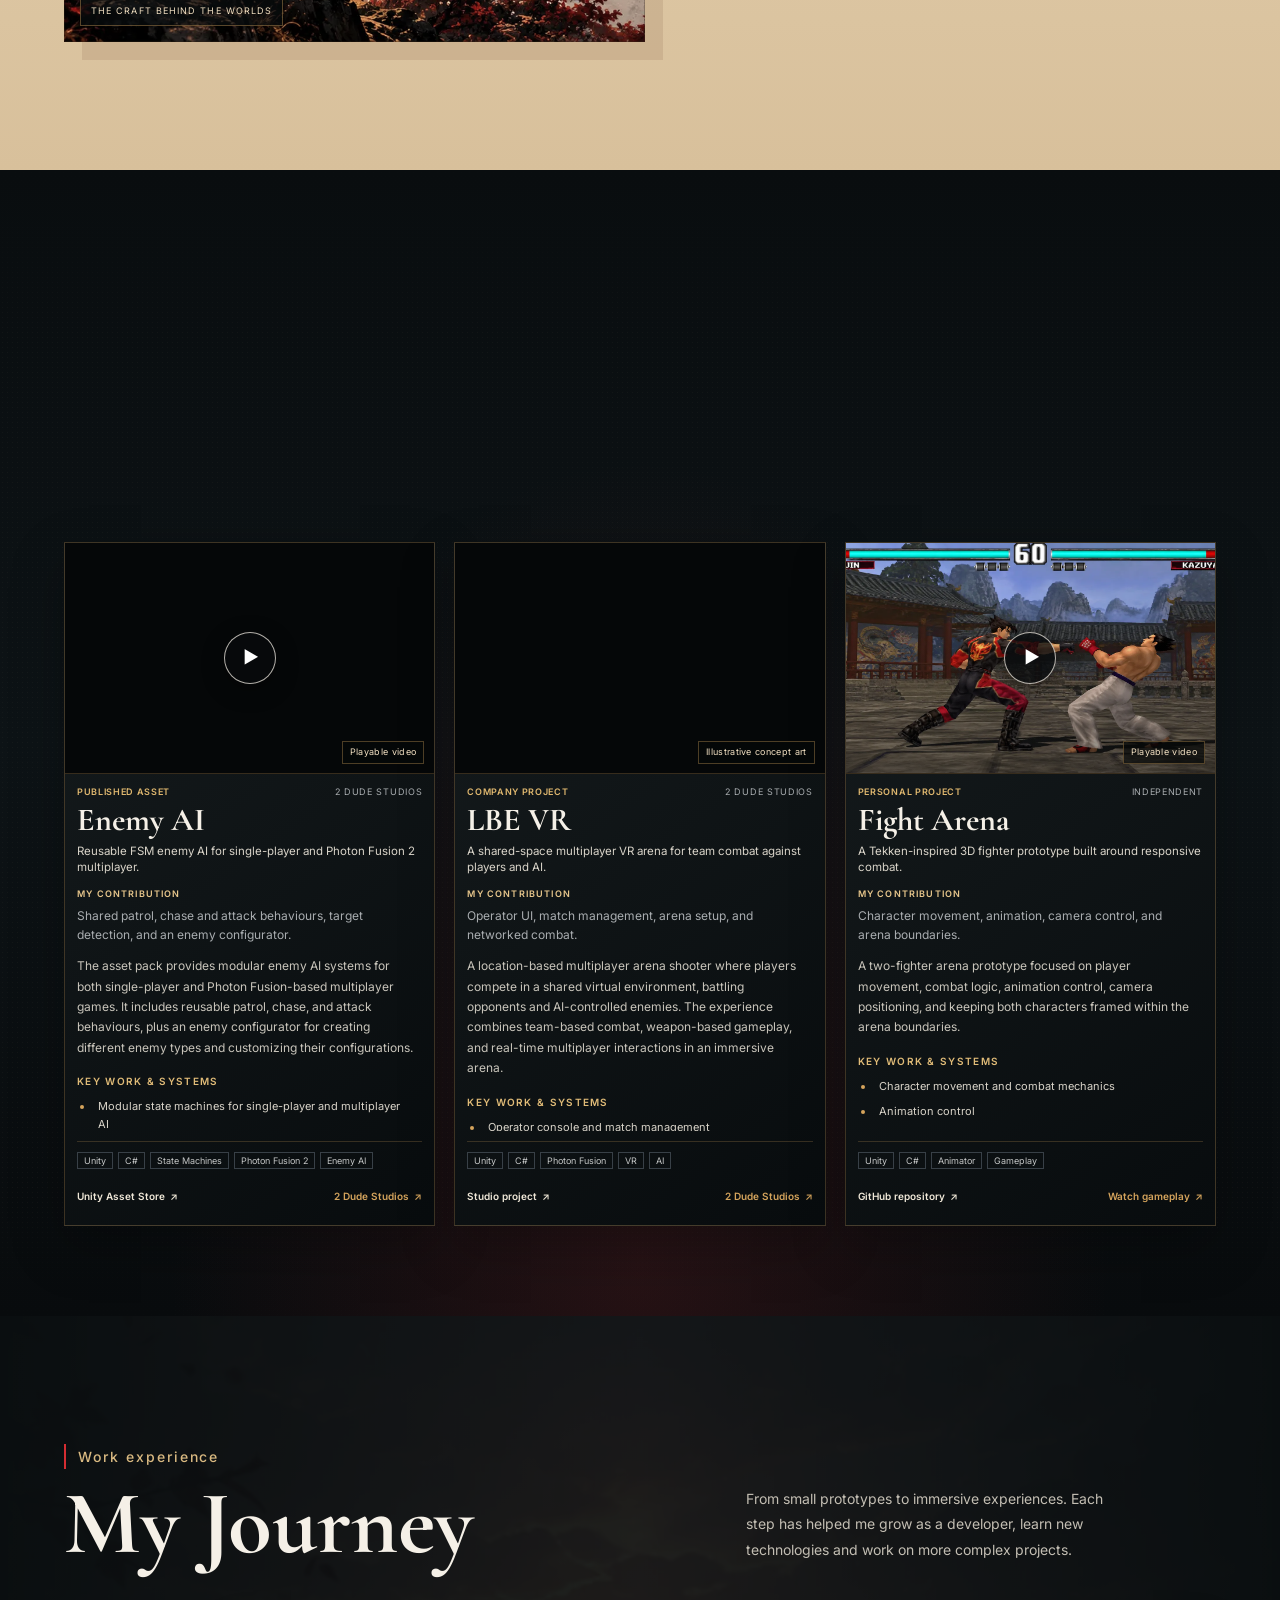
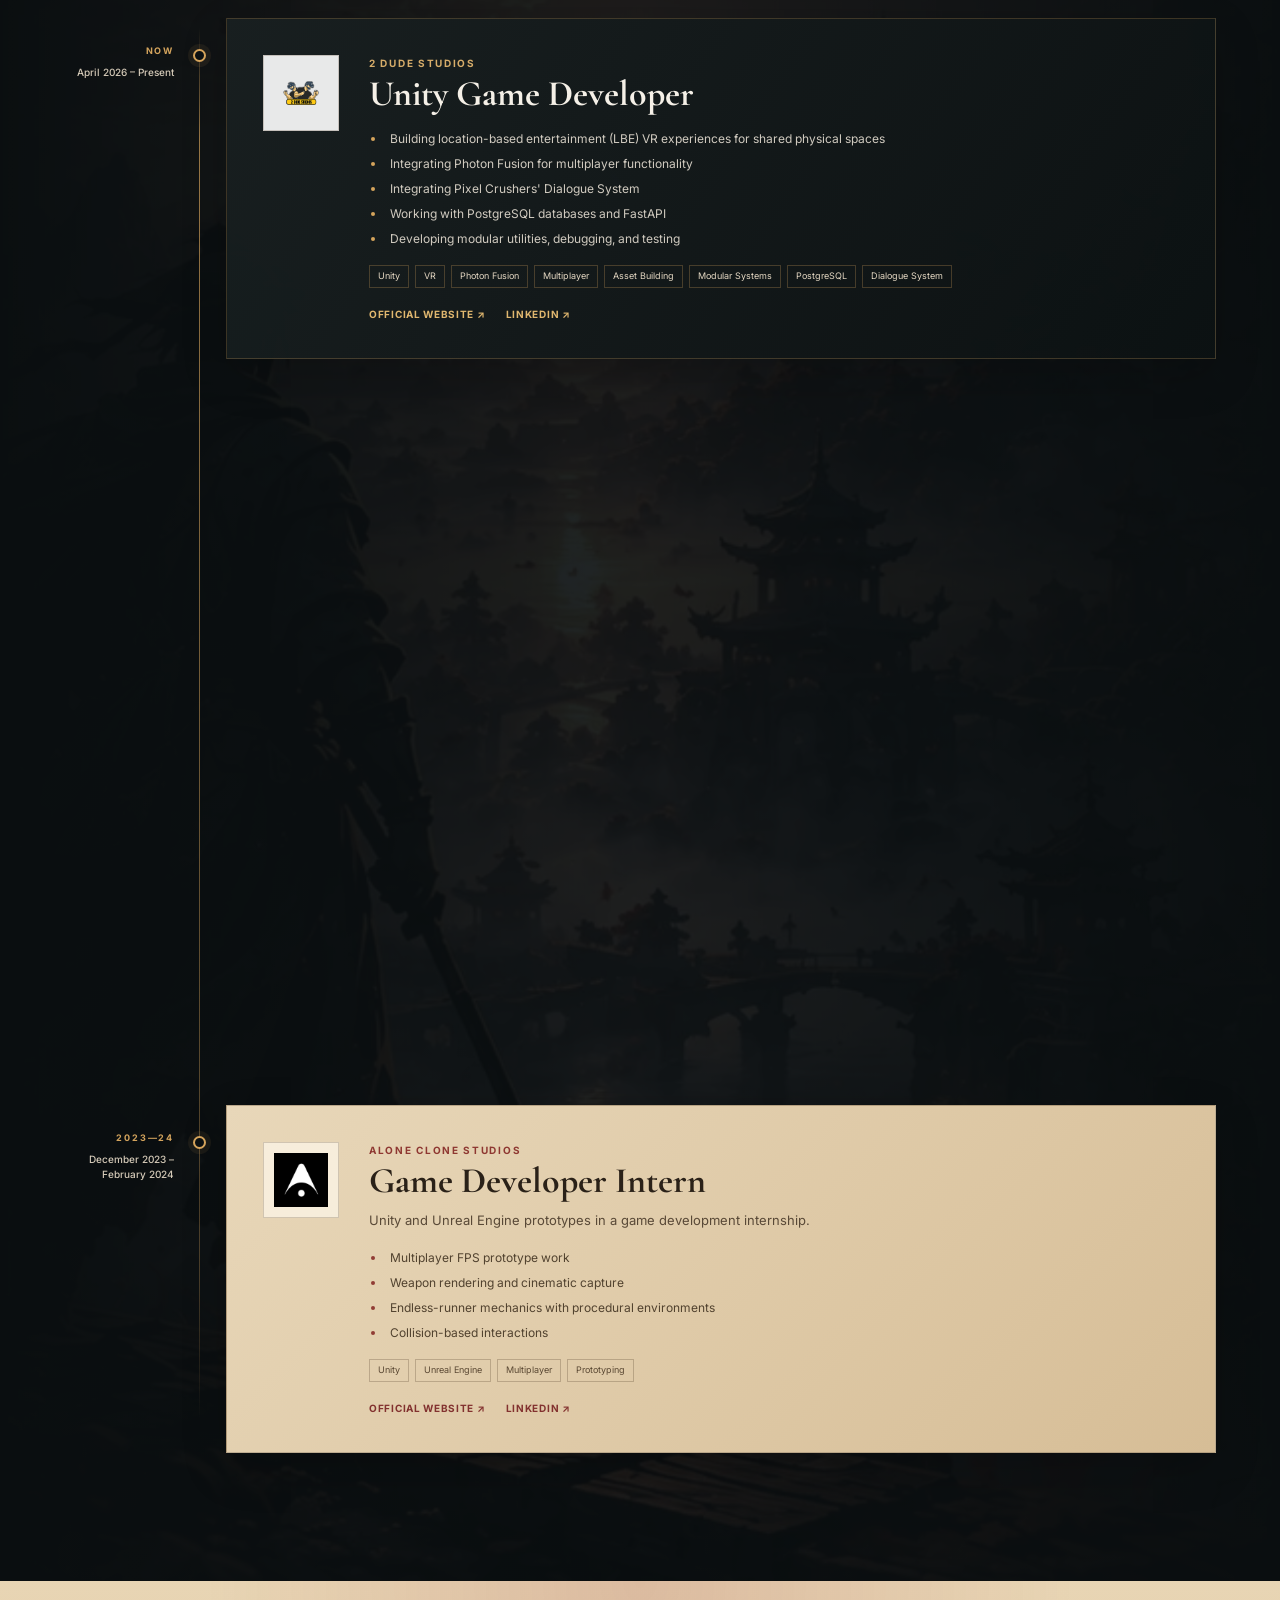
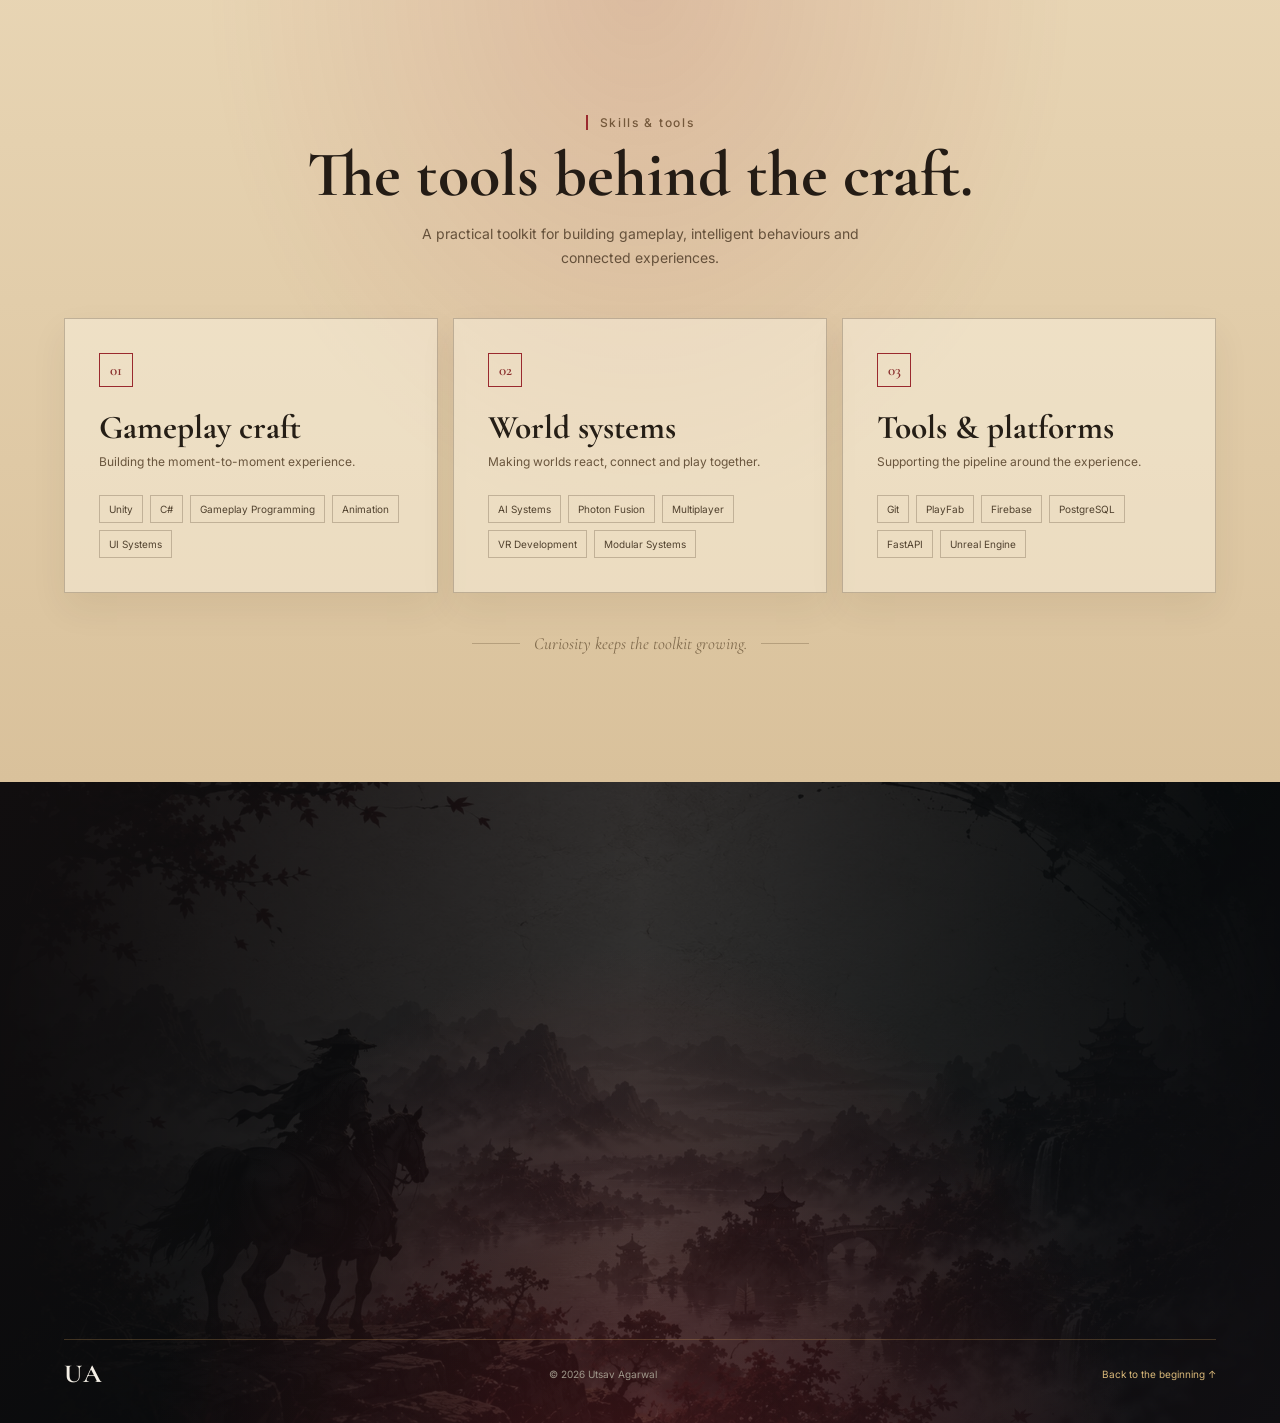
==== commit 0f4d27f1: "Make main portfolio container keyboard scrollable" ====
--- a/index.html
+++ b/index.html
@@ -25,7 +25,7 @@
     </div>
   </nav>
 
-  <main class="view on" id="main-content">
+  <main class="view on" id="main-content" tabindex="0" role="region" aria-label="Portfolio sections">
     <!-- HERO: retain the current portfolio identity and composition. -->
     <section class="snap portfolio-hero" id="hero" data-nav-section>
       <img class="bg hero-bg" src="assets/hero.webp" alt="A wandering warrior overlooks a misty valley of pagodas at sunset">
--- a/styles.css
+++ b/styles.css
@@ -842,444 +842,3 @@
 @media(prefers-reduced-motion:reduce){
   .featured-detail-scroll{scroll-behavior:auto}
 }
-
-
-
-/* ==========================================================
-   FULL-SCREEN CAREER DESTINATIONS
-   A cinematic map route with a selected-company detail card.
-   ========================================================== */
-.career-screen{
-  position:relative;
-  isolation:isolate;
-  display:flex;
-  align-items:stretch;
-  min-height:calc(100svh - var(--nav));
-  padding:clamp(22px,3.2vh,38px) clamp(20px,5vw,72px) clamp(18px,2.8vh,32px);
-  overflow:hidden;
-  background:#0a1012;
-}
-.career-screen-backdrop{
-  position:absolute;
-  z-index:-3;
-  inset:0;
-  background:
-    linear-gradient(180deg,rgba(5,9,10,.64),rgba(5,9,10,.3) 48%,rgba(5,9,10,.85)),
-    url("assets/hero.webp") center 47%/cover no-repeat;
-  filter:saturate(.72) contrast(1.05);
-  transform:scale(1.015);
-}
-.career-screen:after{
-  content:"";
-  position:absolute;
-  z-index:-2;
-  inset:0;
-  pointer-events:none;
-  opacity:.24;
-  background-image:radial-gradient(rgba(243,220,178,.34) .55px,transparent .55px);
-  background-size:5px 5px;
-  mask-image:linear-gradient(transparent,#000 16%,#000 88%,transparent);
-}
-.career-screen-inner{
-  display:grid;
-  grid-template-rows:auto minmax(0,1fr) auto;
-  gap:clamp(12px,1.8vh,20px);
-  width:100%;
-  max-width:1480px;
-  min-height:calc(100svh - var(--nav) - clamp(40px,6vh,70px));
-  margin:auto;
-}
-.career-screen-heading{
-  display:flex;
-  align-items:flex-end;
-  justify-content:space-between;
-  gap:28px;
-  min-width:0;
-}
-.career-screen-heading .eyebrow{
-  margin-bottom:7px;
-  color:#e4c48b;
-}
-.career-screen-heading h2{
-  font-size:clamp(34px,4.2vw,56px);
-  line-height:.95;
-  text-shadow:0 2px 18px rgba(0,0,0,.68);
-}
-.career-screen-heading>p{
-  max-width:43ch;
-  margin:0 0 3px;
-  color:rgba(241,231,212,.83);
-  font-size:12px;
-  line-height:1.65;
-  text-align:right;
-}
-.career-experience-card{
-  position:relative;
-  display:flex;
-  flex-direction:column;
-  justify-content:center;
-  min-height:0;
-  padding:clamp(16px,2.3vw,28px) clamp(18px,2.8vw,34px);
-  border:1px solid rgba(224,190,130,.4);
-  background:linear-gradient(115deg,rgba(10,15,16,.91),rgba(13,20,21,.83));
-  box-shadow:0 18px 54px rgba(0,0,0,.3);
-  backdrop-filter:blur(11px);
-  -webkit-backdrop-filter:blur(11px);
-}
-.career-experience-card:before{
-  content:"";
-  position:absolute;
-  top:-1px;left:clamp(18px,2.8vw,34px);
-  width:82px;height:2px;background:#d5a45c;
-}
-.career-experience-panel[hidden]{display:none}
-.career-experience-panel{
-  width:100%;
-  animation:career-content-arrive .28s ease both;
-}
-@keyframes career-content-arrive{
-  from{opacity:0;transform:translateY(7px)}
-  to{opacity:1;transform:translateY(0)}
-}
-.career-experience-head{
-  display:flex;
-  align-items:center;
-  gap:17px;
-  min-width:0;
-}
-.career-company-logo{
-  display:grid;
-  place-items:center;
-  flex:none;
-  width:58px;height:58px;
-  padding:7px;
-  border:1px solid rgba(224,190,130,.3);
-  background:rgba(245,235,215,.92);
-}
-.career-company-logo img{display:block;width:100%;height:100%;object-fit:contain}
-.career-company-logo-light{background:#fff}
-.career-company-heading{min-width:0}
-.career-company-kicker{
-  color:#d5ad6c;
-  font-size:8px;font-weight:700;line-height:1.45;
-  letter-spacing:.17em;text-transform:uppercase;
-}
-.career-company-heading h3{
-  margin-top:3px;
-  color:#f5eddf;
-  font:600 clamp(27px,3.1vw,39px)/.98 var(--serif);
-  letter-spacing:.005em;
-}
-.career-company-role{margin-top:5px;color:#c7c0b3;font-size:11px}
-.career-current-mark,.career-period-mark{
-  flex:none;
-  margin-left:auto;
-  padding:7px 10px;
-  border:1px solid rgba(213,164,92,.35);
-  color:#dabe8a;
-  font-size:8px;font-weight:700;letter-spacing:.13em;
-  text-align:center;white-space:nowrap;
-}
-.career-current-mark{border-color:rgba(213,164,92,.68);background:rgba(213,164,92,.1);color:#f1d29b}
-.career-experience-content{
-  display:grid;
-  grid-template-columns:minmax(0,.86fr) minmax(0,1.14fr);
-  gap:clamp(20px,4vw,52px);
-  margin-top:clamp(13px,2vh,21px);
-}
-.career-copy-label{
-  margin-bottom:7px;
-  color:#d8b575;
-  font-size:8px;font-weight:700;letter-spacing:.16em;text-transform:uppercase;
-}
-.career-experience-overview>p:last-child{
-  max-width:58ch;
-  color:#d3cbbc;
-  font-size:11px;line-height:1.7;
-}
-.career-experience-responsibilities ul{
-  margin:0;padding-left:16px;
-  color:#d5d0c5;font-size:10.5px;line-height:1.6;
-  columns:2;column-gap:28px;
-}
-.career-experience-responsibilities li{
-  break-inside:avoid;
-  padding-left:3px;
-  margin:0 0 5px;
-}
-.career-experience-responsibilities li::marker{color:#d9ad69}
-.career-experience-footer{
-  display:flex;
-  align-items:center;
-  justify-content:space-between;
-  flex-wrap:wrap;
-  gap:12px 22px;
-  margin-top:clamp(12px,2vh,20px);
-  padding-top:11px;
-  border-top:1px solid rgba(213,164,92,.2);
-}
-.career-experience-tags{display:flex;flex-wrap:wrap;gap:5px}
-.career-experience-tags span{
-  padding:3px 7px;
-  border:1px solid rgba(213,164,92,.26);
-  color:#d8c8a8;
-  font-size:8px;line-height:1.45;
-}
-.career-experience-links{display:flex;flex-wrap:wrap;gap:16px}
-.career-experience-links a{
-  color:#e4bd7b;
-  font-size:8px;font-weight:700;letter-spacing:.09em;text-transform:uppercase;
-}
-.career-experience-links a:hover{text-decoration:underline;text-underline-offset:4px}
-.career-destinations{
-  position:relative;
-  isolation:isolate;
-  display:grid;
-  grid-template-columns:repeat(4,minmax(0,1fr));
-  align-items:center;
-  min-height:clamp(120px,17vh,164px);
-  padding:8px 1.5% 2px;
-  border-top:1px solid rgba(225,194,142,.2);
-}
-.career-destination-route{
-  position:absolute;
-  z-index:-1;
-  inset:0;
-  width:100%;height:100%;
-  overflow:visible;
-  pointer-events:none;
-}
-.career-destination-route-mobile{display:none}
-.career-route-track{
-  fill:none;
-  stroke:rgba(221,224,215,.62);
-  stroke-width:3;
-  stroke-linecap:round;
-  stroke-linejoin:round;
-  stroke-dasharray:5 9;
-  filter:drop-shadow(0 2px 4px rgba(0,0,0,.8));
-}
-.career-route-progress{
-  fill:none;
-  stroke:#e3b86f;
-  stroke-width:3.3;
-  stroke-linecap:round;
-  stroke-linejoin:round;
-  filter:drop-shadow(0 1px 5px rgba(213,164,92,.55));
-}
-.career-destination{
-  position:relative;
-  z-index:2;
-  display:flex;
-  flex-direction:column;
-  align-items:center;
-  justify-content:center;
-  gap:4px;
-  min-width:0;
-  min-height:120px;
-  padding:8px 4px;
-  border:0;
-  background:transparent;
-  color:#f3e4c7;
-  text-align:center;
-  cursor:pointer;
-  -webkit-tap-highlight-color:transparent;
-}
-.career-destination-name{
-  display:block;
-  max-width:100%;
-  color:rgba(244,230,202,.83);
-  font:600 clamp(17px,2vw,25px)/1.05 var(--serif);
-  letter-spacing:.005em;
-  text-shadow:0 2px 9px rgba(0,0,0,.9),0 0 17px rgba(0,0,0,.7);
-  transition:color .2s ease,transform .2s ease,text-shadow .2s ease;
-}
-.career-destination-date{
-  display:block;
-  color:rgba(225,210,185,.66);
-  font:500 7px/1.3 var(--sans);
-  letter-spacing:.1em;
-  text-shadow:0 2px 7px #000;
-}
-.career-destination-marker{
-  position:relative;
-  display:grid;
-  place-items:center;
-  order:2;
-  width:17px;height:17px;
-  margin-top:4px;
-  border:1px solid rgba(241,217,174,.78);
-  border-radius:50%;
-  background:rgba(8,13,14,.86);
-  box-shadow:0 2px 10px rgba(0,0,0,.75);
-  transition:transform .2s ease,background .2s ease,border-color .2s ease,box-shadow .2s ease;
-}
-.career-destination-marker:before{
-  content:"";position:absolute;inset:-5px;border:1px solid rgba(225,192,134,.35);border-radius:50%;
-}
-.career-destination-marker i{width:5px;height:5px;border-radius:50%;background:#ddbd83}
-.career-destination:hover .career-destination-name,
-.career-destination:focus-visible .career-destination-name,
-.career-destination.is-selected .career-destination-name{
-  color:#fff0c9;
-  text-shadow:0 2px 10px #000,0 0 18px rgba(232,192,118,.5);
-  transform:translateY(-2px) scale(1.04);
-}
-.career-destination.is-selected .career-destination-marker{
-  transform:scale(1.15);
-  border-color:#fff0ca;
-  background:#d4a65e;
-  box-shadow:0 0 0 5px rgba(231,192,126,.18),0 0 22px rgba(236,192,115,.78);
-}
-.career-destination.is-selected .career-destination-marker i{background:#fff4d9}
-.career-destination.is-current:not(.is-selected) .career-destination-marker:after{
-  content:"";position:absolute;inset:-9px;border:1px solid rgba(255,224,164,.45);border-radius:50%;animation:career-destination-pulse 2.4s ease-out infinite
-}
-@keyframes career-destination-pulse{0%{transform:scale(.7);opacity:.8}100%{transform:scale(1.6);opacity:0}}
-.career-destination:focus-visible{outline:2px solid #f3d59d;outline-offset:1px;border-radius:4px}
-@media(max-width:1023px){
-  .career-screen{padding-left:clamp(18px,4vw,36px);padding-right:clamp(18px,4vw,36px)}
-  .career-experience-content{gap:20px}
-  .career-experience-responsibilities ul{columns:1}
-  .career-destination-name{font-size:clamp(16px,2.4vw,22px)}
-}
-@media(max-width:760px){
-  .career-screen{
-    min-height:calc(100svh - var(--nav));
-    padding:18px 16px 17px;
-  }
-  .career-screen-inner{
-    min-height:calc(100svh - var(--nav) - 35px);
-    grid-template-rows:auto minmax(0,1fr) auto;
-    gap:12px;
-  }
-  .career-screen-heading{align-items:flex-end;gap:12px}
-  .career-screen-heading .eyebrow{font-size:8px;margin-bottom:6px}
-  .career-screen-heading h2{font-size:clamp(33px,9vw,43px)}
-  .career-screen-heading>p{max-width:24ch;font-size:9px;line-height:1.5}
-  .career-experience-card{padding:15px 15px 13px;justify-content:flex-start}
-  .career-experience-head{gap:11px}
-  .career-company-logo{width:43px;height:43px;padding:5px}
-  .career-company-kicker{font-size:6.5px;letter-spacing:.1em}
-  .career-company-heading h3{font-size:clamp(22px,6vw,29px)}
-  .career-company-role{font-size:9px;margin-top:3px}
-  .career-current-mark,.career-period-mark{padding:5px 6px;font-size:6px;letter-spacing:.07em}
-  .career-experience-content{grid-template-columns:1fr;gap:9px;margin-top:11px}
-  .career-copy-label{font-size:7px;margin-bottom:4px}
-  .career-experience-overview>p:last-child{font-size:9px;line-height:1.5}
-  .career-experience-responsibilities ul{columns:2;column-gap:17px;font-size:8px;line-height:1.43;padding-left:14px}
-  .career-experience-responsibilities li{margin-bottom:3px;padding-left:1px}
-  .career-experience-footer{gap:7px;margin-top:9px;padding-top:8px}
-  .career-experience-tags{gap:4px}
-  .career-experience-tags span{font-size:6.5px;padding:2px 5px}
-  .career-experience-links{gap:11px}
-  .career-experience-links a{font-size:6.5px}
-  .career-destinations{
-    min-height:128px;
-    grid-template-columns:repeat(4,minmax(0,1fr));
-    padding:4px 0 0;
-  }
-  .career-destination-route-desktop{display:none}
-  .career-destination-route-mobile{display:block}
-  .career-destination{min-height:124px;gap:4px;padding:6px 1px}
-  .career-destination-name{
-    font-size:clamp(11px,3.1vw,15px);
-    line-height:1.02;
-    overflow-wrap:anywhere;
-  }
-  .career-destination-date{font-size:5.5px;letter-spacing:.02em}
-  .career-destination-marker{width:14px;height:14px;margin-top:3px}
-  .career-destination-marker i{width:4px;height:4px}
-}
-@media(max-width:390px){
-  .career-screen{padding-left:12px;padding-right:12px}
-  .career-screen-heading>p{max-width:20ch;font-size:8px}
-  .career-experience-card{padding:12px}
-  .career-company-logo{width:38px;height:38px}
-  .career-current-mark,.career-period-mark{display:none}
-  .career-experience-responsibilities ul{font-size:7.5px;column-gap:13px}
-  .career-destination-name{font-size:10px}
-  .career-destination-date{font-size:5px}
-}
-@media(max-height:760px) and (min-width:761px){
-  .career-screen{padding-top:16px;padding-bottom:14px}
-  .career-screen-inner{min-height:calc(100svh - var(--nav) - 30px);gap:10px}
-  .career-screen-heading h2{font-size:38px}
-  .career-experience-card{padding-top:14px;padding-bottom:12px}
-  .career-experience-content{margin-top:10px}
-  .career-experience-footer{margin-top:9px;padding-top:8px}
-  .career-destinations,.career-destination{min-height:110px}
-}
-@media(max-height:740px) and (max-width:760px){
-  .career-screen{min-height:calc(100svh - var(--nav));}
-  .career-screen-inner{min-height:0}
-  .career-screen-heading h2{font-size:31px}
-  .career-screen-heading>p{max-width:28ch}
-  .career-experience-card{padding:11px}
-  .career-experience-content{gap:7px;margin-top:8px}
-  .career-experience-overview>p:last-child{font-size:8px}
-  .career-experience-responsibilities ul{font-size:7px}
-  .career-experience-footer{margin-top:7px;padding-top:6px}
-  .career-destinations{min-height:110px}
-  .career-destination{min-height:106px}
-}
-@media(prefers-reduced-motion:reduce){
-  .career-destination-name,.career-destination-marker{transition:none}
-  .career-destination.is-current:not(.is-selected) .career-destination-marker:after{animation:none}
-  .career-experience-panel{animation:none}
-}
-
-
-
-/* Final fit pass: keep the whole career chapter visible, with no clipped panel copy. */
-.career-screen{overflow:visible}
-.career-screen-inner{grid-template-rows:auto auto auto}
-.career-experience-card{min-height:min-content}
-.career-destination-route-desktop .career-route-track,
-.career-destination-route-desktop .career-route-progress{
-  d:path("M 150 70 C 250 12 350 12 450 70 S 650 128 750 70 S 950 12 1050 70");
-}
-@media(max-width:760px){
-  .career-screen-inner{grid-template-rows:auto auto auto}
-  .career-destinations{
-    min-height:178px;
-    grid-template-columns:repeat(2,minmax(0,1fr));
-    grid-template-rows:repeat(2,minmax(76px,auto));
-    padding:7px 0 3px;
-  }
-  .career-destination-route-mobile .career-route-track,
-  .career-destination-route-mobile .career-route-progress{
-    d:path("M 90 37 C 145 10 215 10 270 37 S 215 84 90 112 S 215 132 270 112");
-  }
-  .career-destination{min-height:76px;padding:6px 4px;gap:3px}
-  .career-destination-name{
-    font-size:clamp(13px,3.6vw,17px);
-    line-height:1.05;
-    overflow-wrap:normal;
-    white-space:normal;
-  }
-  .career-destination-date{font-size:6px;letter-spacing:.05em}
-  .career-destination-marker{width:13px;height:13px;margin-top:2px}
-}
-@media(max-width:390px){
-  .career-screen{padding-left:12px;padding-right:12px}
-  .career-screen-heading>p{max-width:20ch;font-size:8px}
-  .career-experience-card{padding:12px}
-  .career-company-logo{width:38px;height:38px}
-  .career-current-mark,.career-period-mark{display:none}
-  .career-experience-responsibilities ul{font-size:8px;column-gap:12px}
-  .career-destination-name{font-size:12px}
-  .career-destination-date{font-size:5.5px}
-}
-@media(max-height:740px) and (max-width:760px){
-  .career-screen{padding-top:14px;padding-bottom:14px}
-  .career-screen-heading h2{font-size:30px}
-  .career-screen-heading>p{font-size:8px}
-  .career-experience-card{padding:10px}
-  .career-experience-content{gap:7px;margin-top:8px}
-  .career-experience-overview>p:last-child{font-size:8px;line-height:1.42}
-  .career-experience-responsibilities ul{font-size:7.5px;line-height:1.35}
-  .career-experience-footer{margin-top:7px;padding-top:6px}
-  .career-destinations{min-height:160px}
-  .career-destination{min-height:70px}
-}
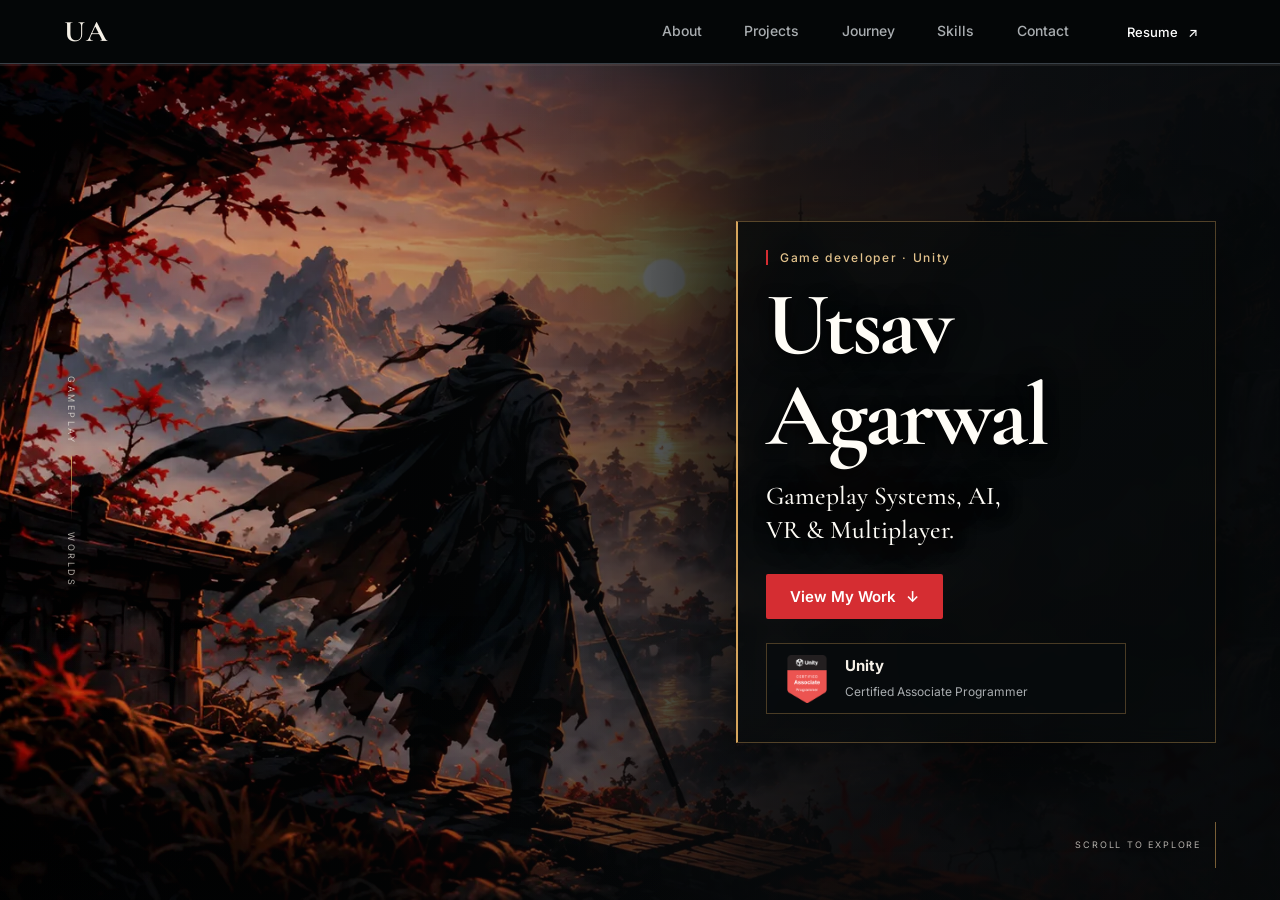
==== commit 0875868b: "Simplify featured projects section heading" ====
--- a/index.html
+++ b/index.html
@@ -64,8 +64,7 @@
       <div class="featured-inner">
         <div class="featured-heading reveal">
           <div class="featured-heading-copy">
-            <p class="eyebrow">Selected work · 01—03</p>
-            <h2 id="featured-title">Built systems.<br>Playable worlds.</h2>
+            <h2 id="featured-title">Projects</h2>
             <p class="featured-intro">A closer look at the gameplay, AI, VR and multiplayer systems I’ve helped build.</p>
           </div>
           <span class="section-side-label" aria-hidden="true">THE PORTFOLIO / PROJECT ARCHIVE</span>
--- a/styles.css
+++ b/styles.css
@@ -842,3 +842,522 @@
 @media(prefers-reduced-motion:reduce){
   .featured-detail-scroll{scroll-behavior:auto}
 }
+
+
+
+/* ==========================================================
+   FULL-PAGE SECTION SNAP
+   Each top-level portfolio section is a deliberate scroll stop.
+   Long sections can still be scrolled through without clipping.
+   ========================================================== */
+html{
+  scroll-snap-type:none;
+  scroll-behavior:auto;
+  overflow:hidden;
+}
+body.single-page{
+  height:100%;
+  min-height:100%;
+  overflow:hidden;
+  overscroll-behavior:none;
+}
+#main-content.view{
+  position:fixed;
+  inset:calc(var(--nav) + env(safe-area-inset-top,0px)) 0 0;
+  display:block;
+  width:100%;
+  height:auto;
+  min-height:0;
+  margin:0;
+  overflow-x:hidden;
+  overflow-y:auto;
+  -webkit-overflow-scrolling:touch;
+  overscroll-behavior-y:contain;
+  scroll-behavior:smooth;
+  scroll-snap-type:y mandatory;
+  scroll-snap-align:none;
+  scroll-padding-block:0;
+  scrollbar-width:thin;
+  scrollbar-color:rgba(213,164,92,.42) rgba(245,240,231,.04);
+}
+#main-content.view::-webkit-scrollbar{width:6px}
+#main-content.view::-webkit-scrollbar-track{background:rgba(245,240,231,.035)}
+#main-content.view::-webkit-scrollbar-thumb{background:rgba(213,164,92,.45);border-radius:8px}
+#main-content:focus{outline:none}
+#main-content:focus-visible{outline:2px solid rgba(213,164,92,.35);outline-offset:-3px}
+#main-content > section{
+  position:relative;
+  min-height:100%;
+  height:auto;
+  scroll-snap-align:start;
+  scroll-snap-stop:always;
+  scroll-margin:0;
+}
+#main-content > .portfolio-hero,
+#main-content > .lore-section,
+#main-content > .featured-work,
+#main-content > .journey-section,
+#main-content > .skills-section{
+  min-height:100%!important;
+}
+#main-content > .contact-section{
+  min-height:max(100%,620px)!important;
+}
+/* The project carousel remains an independent horizontal snap area. */
+#main-content .featured-track{
+  scroll-snap-type:x mandatory;
+  overscroll-behavior-x:contain;
+}
+#main-content .featured-card{
+  scroll-snap-stop:always;
+}
+/* Keep section transitions reliable on touch devices too. */
+@media(max-width:760px){
+  #main-content.view{
+    scroll-snap-type:y mandatory;
+    overscroll-behavior-y:contain;
+    scrollbar-width:none;
+  }
+  #main-content.view::-webkit-scrollbar{display:none}
+  #main-content > section{scroll-snap-stop:always}
+}
+@media(prefers-reduced-motion:reduce){
+  #main-content.view{scroll-behavior:auto}
+}
+
+
+/* Section snapping correction: use the actual fixed scrollport height and allow
+   nested project copy to hand vertical scrolling back to the page at its edges. */
+#main-content.view{
+  scroll-snap-type:y mandatory;
+  scroll-snap-points-y:repeat(100%);
+  scroll-padding-top:0;
+  scroll-padding-bottom:0;
+  scroll-behavior:smooth;
+  -webkit-overflow-scrolling:touch;
+}
+#main-content > section{
+  min-height:calc(100vh - var(--nav) - env(safe-area-inset-top,0px));
+  min-height:calc(100svh - var(--nav) - env(safe-area-inset-top,0px));
+  scroll-snap-align:start;
+  scroll-snap-stop:always;
+}
+#main-content > .portfolio-hero{
+  min-height:calc(100vh - var(--nav) - env(safe-area-inset-top,0px))!important;
+  min-height:calc(100svh - var(--nav) - env(safe-area-inset-top,0px))!important;
+}
+#main-content > .contact-section{
+  min-height:max(calc(100svh - var(--nav) - env(safe-area-inset-top,0px)),620px)!important;
+}
+#main-content .featured-detail-scroll{
+  overscroll-behavior-x:contain;
+  overscroll-behavior-y:auto;
+  touch-action:pan-y;
+}
+@media(max-width:760px){
+  #main-content.view{
+    scroll-snap-type:y mandatory;
+    scroll-snap-stop:always;
+    scroll-padding:0;
+  }
+  #main-content > section{
+    min-height:calc(100vh - var(--nav) - env(safe-area-inset-top,0px));
+    min-height:calc(100svh - var(--nav) - env(safe-area-inset-top,0px));
+  }
+  #main-content .featured-detail-scroll{
+    overscroll-behavior-y:auto;
+    touch-action:pan-y;
+  }
+}
+@media(prefers-reduced-motion:reduce){
+  #main-content.view{scroll-behavior:auto}
+}
+
+
+/* ==========================================================
+   VIEWPORT-FIT LAYOUT
+   Every top-level section except Journey occupies exactly the
+   visible scrollport below the fixed navigation.
+   ========================================================== */
+:root{
+  --section-viewport-height:calc(100vh - var(--nav) - env(safe-area-inset-top,0px));
+  --section-viewport-height:calc(100svh - var(--nav) - env(safe-area-inset-top,0px));
+}
+#main-content.view{
+  scroll-snap-type:y mandatory;
+  scroll-snap-align:none;
+  scroll-padding:0;
+}
+#main-content > section{
+  box-sizing:border-box;
+  width:100%;
+  height:var(--section-viewport-height);
+  min-height:var(--section-viewport-height);
+  max-height:var(--section-viewport-height);
+  overflow:hidden;
+  scroll-snap-align:start;
+  scroll-snap-stop:always;
+}
+#main-content > .portfolio-hero{
+  height:var(--section-viewport-height)!important;
+  min-height:var(--section-viewport-height)!important;
+  max-height:var(--section-viewport-height)!important;
+  padding:clamp(12px,2.2vh,26px) var(--pad);
+}
+#main-content > .journey-section{
+  height:auto;
+  min-height:var(--section-viewport-height);
+  max-height:none;
+  overflow:hidden;
+  scroll-snap-stop:normal;
+  padding:clamp(42px,6vh,76px) var(--pad);
+}
+#main-content > .contact-section{
+  height:var(--section-viewport-height);
+  min-height:var(--section-viewport-height);
+  max-height:var(--section-viewport-height);
+  padding:22px var(--pad) 18px;
+}
+
+/* About: keep the image and copy together in one viewport. */
+#main-content > .lore-section,
+.single-page #about{
+  display:grid;
+  grid-template-columns:minmax(0,1.02fr) minmax(0,.98fr);
+  grid-template-rows:minmax(0,1fr);
+  align-items:center;
+  gap:clamp(22px,4vw,56px);
+  height:var(--section-viewport-height);
+  min-height:var(--section-viewport-height);
+  max-height:var(--section-viewport-height);
+  padding:clamp(22px,4vh,48px) var(--pad);
+  overflow:hidden;
+}
+#main-content .lore-visual{
+  width:100%;
+  height:min(100%,68vh);
+  min-height:0;
+  max-height:100%;
+}
+#main-content .lore-copy{
+  min-width:0;
+  min-height:0;
+  max-width:590px;
+}
+#main-content .lore-copy h2{
+  font-size:clamp(30px,3.7vw,56px);
+}
+#main-content .lore-copy>p:not(.eyebrow){
+  margin-top:clamp(10px,1.8vh,20px);
+  font-size:clamp(11px,.95vw,14px);
+  line-height:1.68;
+}
+#main-content .ornament-divider{margin-top:clamp(12px,2vh,22px)}
+#main-content .lore-copy .text-link{margin-top:clamp(12px,2vh,22px)}
+
+/* Projects: compress the heading and let the card's own detail pane scroll. */
+#main-content > .featured-work{
+  display:flex;
+  flex-direction:column;
+  justify-content:stretch;
+  height:var(--section-viewport-height);
+  min-height:var(--section-viewport-height);
+  max-height:var(--section-viewport-height);
+  padding:clamp(12px,2.5vh,26px) 0 clamp(10px,2vh,20px);
+  overflow:hidden;
+}
+#main-content .featured-inner{
+  display:grid;
+  grid-template-rows:auto minmax(0,1fr) auto;
+  align-content:stretch;
+  gap:clamp(7px,1.3vh,13px);
+  width:100%;
+  height:100%;
+  min-height:0;
+  max-height:100%;
+}
+#main-content .featured-heading{
+  min-height:0;
+  margin:0;
+  padding:0 var(--pad);
+}
+#main-content .featured-heading h2{
+  font-size:clamp(34px,4.4vw,60px);
+  line-height:.94;
+}
+#main-content .featured-intro{
+  max-width:58ch;
+  margin-top:clamp(5px,1vh,10px);
+  font-size:clamp(10px,.95vw,13px);
+  line-height:1.48;
+}
+#main-content .featured-carousel{
+  display:flex;
+  flex-direction:column;
+  min-height:0;
+  height:100%;
+}
+#main-content .featured-track{
+  flex:1 1 auto;
+  min-height:0;
+  height:100%;
+  align-items:stretch;
+}
+#main-content .featured-card{
+  height:100%;
+  min-height:0;
+  max-height:100%;
+}
+#main-content .featured-media{flex:none}
+#main-content .featured-card-body{min-height:0}
+#main-content .featured-pagination{
+  flex:0 0 auto;
+  margin-top:0;
+  padding:0 var(--pad);
+}
+
+/* Skills: three compact toolkits inside a single scene. */
+#main-content > .skills-section{
+  display:flex;
+  align-items:center;
+  height:var(--section-viewport-height);
+  min-height:var(--section-viewport-height);
+  max-height:var(--section-viewport-height);
+  padding:clamp(18px,3.2vh,38px) var(--pad);
+  overflow:hidden;
+}
+#main-content .skills-shell{
+  display:flex;
+  flex-direction:column;
+  justify-content:center;
+  width:100%;
+  height:100%;
+  min-height:0;
+  max-height:100%;
+}
+#main-content .skills-section .section-heading{
+  margin:0 auto clamp(14px,2.4vh,26px);
+}
+#main-content .skills-section .section-heading h2{
+  font-size:clamp(32px,4.2vw,56px);
+}
+#main-content .skills-section .section-heading>p:not(.eyebrow){
+  margin-top:8px;
+  font-size:clamp(10px,.95vw,13px);
+}
+#main-content .skill-groups{
+  grid-template-columns:repeat(3,minmax(0,1fr));
+  gap:clamp(10px,1.5vw,18px);
+  min-height:0;
+}
+#main-content .skill-group{
+  min-height:0;
+  padding:clamp(14px,2vw,24px);
+}
+#main-content .skill-group h3{margin-top:clamp(10px,1.4vh,16px)}
+#main-content .skill-group>p{font-size:10px}
+#main-content .skill-chips{gap:5px;margin-top:clamp(10px,1.5vh,17px)}
+#main-content .skill-chips span{font-size:9px;padding:4px 7px}
+#main-content .skill-footnote{margin-top:clamp(12px,2vh,20px);font-size:14px}
+
+/* Contact: the footer stays within the final viewport. */
+#main-content .contact-section{
+  justify-content:center;
+  gap:0;
+}
+#main-content .contact-content{flex:0 0 auto;margin:auto}
+#main-content .contact-content h2{font-size:clamp(38px,5.3vw,68px)}
+#main-content .contact-content>p:not(.eyebrow){
+  margin:clamp(10px,1.7vh,18px) auto clamp(14px,2.2vh,22px);
+  font-size:clamp(11px,1vw,14px);
+}
+#main-content .contact-email{margin-top:12px}
+#main-content .site-footer{flex:0 0 auto;margin:clamp(14px,2.5vh,26px) auto 0;padding-top:12px}
+
+/* Journey is the one intentionally long section; scroll through its full history. */
+#main-content .journey-section{
+  height:auto;
+  min-height:var(--section-viewport-height);
+  max-height:none;
+  scroll-snap-align:start;
+  scroll-snap-stop:normal;
+}
+
+/* Tablet: slightly tighter composition, without turning the compact sections into pages. */
+@media(max-width:1023px) and (min-width:761px){
+  #main-content > .lore-section,
+  #main-content .single-page #about{
+    grid-template-columns:minmax(0,.9fr) minmax(0,1.1fr);
+    gap:22px;
+    padding:22px 30px;
+  }
+  #main-content .lore-visual{height:62vh}
+  #main-content .lore-copy h2{font-size:clamp(30px,4vw,42px)}
+  #main-content .featured-heading h2{font-size:clamp(34px,4.4vw,46px)}
+  #main-content .featured-card-footer .featured-card-actions a{font-size:8px}
+  #main-content .skill-group{padding:14px}
+}
+
+/* Phone: About becomes a compact image-over-copy composition; projects and
+   skills use the available viewport height rather than fixed tall cards. */
+@media(max-width:760px){
+  #main-content > .portfolio-hero{
+    padding:12px 16px;
+  }
+  #main-content .portfolio-hero .heroin{
+    max-width:560px;
+    margin:0 auto 18px;
+    padding:clamp(14px,2.2vh,20px) 16px;
+  }
+  #main-content .portfolio-hero h1{font-size:clamp(40px,10.5vw,60px)}
+  #main-content .hero-scroll-cue{bottom:10px}
+
+  #main-content > .lore-section,
+  #main-content .single-page #about{
+    display:grid;
+    grid-template-columns:minmax(0,1fr);
+    grid-template-rows:minmax(0,.72fr) minmax(0,1fr);
+    gap:clamp(7px,1.4vh,12px);
+    padding:12px 18px;
+  }
+  #main-content .lore-visual{
+    height:100%;
+    min-height:0;
+    max-height:100%;
+    box-shadow:8px 8px 0 rgba(96,59,36,.12);
+  }
+  #main-content .lore-copy{
+    display:flex;
+    flex-direction:column;
+    justify-content:center;
+    max-width:none;
+    padding:0 2px;
+  }
+  #main-content .lore-copy .eyebrow{margin-bottom:4px;font-size:9px}
+  #main-content .lore-copy h2{font-size:clamp(25px,6.7vw,38px);line-height:.98}
+  #main-content .ornament-divider{width:150px;margin-top:7px}
+  #main-content .lore-copy>p:not(.eyebrow){
+    margin-top:7px;
+    font-size:clamp(9px,2.55vw,11px);
+    line-height:1.48;
+  }
+  #main-content .lore-copy .text-link{margin-top:8px;font-size:9px}
+
+  #main-content > .featured-work{
+    padding:10px 0 8px;
+  }
+  #main-content .featured-inner{
+    gap:7px;
+    grid-template-rows:auto minmax(0,1fr) auto;
+  }
+  #main-content .featured-heading{padding:0 18px;align-items:flex-start}
+  #main-content .featured-heading .eyebrow{margin-bottom:5px;font-size:8px}
+  #main-content .featured-heading h2{font-size:clamp(30px,8vw,42px);line-height:.92}
+  #main-content .featured-intro{font-size:9px;line-height:1.35;margin-top:4px}
+  #main-content .featured-track{
+    height:100%;
+    min-height:0;
+    padding:0 7.5cqi 3px;
+    scroll-padding-inline:7.5cqi;
+  }
+  #main-content .featured-card{
+    height:100%;
+    min-height:0;
+    max-height:100%;
+  }
+  #main-content .featured-media{aspect-ratio:16/9}
+  #main-content .featured-card-body{padding:9px;gap:6px}
+  #main-content .featured-card-top h3{font-size:clamp(23px,6vw,29px)}
+  #main-content .featured-card-top .featured-card-description{font-size:9px;line-height:1.35}
+  #main-content .featured-detail-scroll .featured-contribution,
+  #main-content .featured-detail-narrative{font-size:9px;line-height:1.42}
+  #main-content .featured-detail-list{font-size:8.5px;line-height:1.38}
+  #main-content .featured-card-footer{gap:5px;padding-top:6px}
+  #main-content .featured-card-footer .featured-card-tags span{font-size:6.5px;padding:2px 5px}
+  #main-content .featured-card-footer .featured-card-actions a{font-size:7.5px;min-height:26px}
+  #main-content .featured-pagination{padding:0 18px}
+  #main-content .featured-counter{font-size:9px}
+  #main-content .featured-arrow{width:32px;height:32px}
+
+  #main-content > .skills-section{padding:12px 18px}
+  #main-content .skills-shell{justify-content:center;gap:0}
+  #main-content .skills-section .section-heading{margin:0 auto 10px}
+  #main-content .skills-section .section-heading .eyebrow{font-size:8px;margin-bottom:5px}
+  #main-content .skills-section .section-heading h2{font-size:clamp(27px,7.5vw,40px)}
+  #main-content .skills-section .section-heading>p:not(.eyebrow){font-size:9px;line-height:1.4;margin-top:5px}
+  #main-content .skill-groups{grid-template-columns:1fr;gap:7px}
+  #main-content .skill-group{padding:10px 12px}
+  #main-content .skill-index{width:23px;height:23px;font-size:11px}
+  #main-content .skill-group h3{margin-top:5px;font-size:clamp(18px,5vw,23px)}
+  #main-content .skill-group>p{margin-top:2px;font-size:8px}
+  #main-content .skill-chips{gap:4px;margin-top:5px}
+  #main-content .skill-chips span{font-size:7.5px;padding:2px 5px}
+  #main-content .skill-footnote{margin-top:8px;font-size:11px}
+
+  #main-content > .contact-section{padding:14px 18px 12px}
+  #main-content .contact-content h2{font-size:clamp(37px,9vw,52px)}
+  #main-content .contact-content>p:not(.eyebrow){font-size:10px;line-height:1.5}
+  #main-content .contact-content .btn{min-height:38px;padding:9px 18px;font-size:12px}
+  #main-content .contact-email{font-size:10px;margin-top:8px}
+  #main-content .site-footer{margin-top:12px;padding-top:9px;font-size:8px}
+  #main-content .footer-mark{font-size:20px}
+
+  /* Journey may exceed one viewport and is the only vertically long section. */
+  #main-content > .journey-section{
+    height:auto;
+    min-height:var(--section-viewport-height);
+    max-height:none;
+    padding:42px 18px;
+    overflow:hidden;
+  }
+}
+
+/* Short landscape phones and short desktop windows get a denser, still readable fit. */
+@media(max-height:720px){
+  #main-content > .lore-section,
+  #main-content .single-page #about{padding:12px 24px;gap:16px}
+  #main-content .lore-visual{height:62vh}
+  #main-content .lore-copy h2{font-size:clamp(26px,3.3vw,42px)}
+  #main-content .lore-copy>p:not(.eyebrow){font-size:10px;line-height:1.42;margin-top:8px}
+  #main-content > .featured-work{padding-top:8px;padding-bottom:6px}
+  #main-content .featured-heading h2{font-size:clamp(30px,3.5vw,44px)}
+  #main-content .featured-intro{font-size:9px;margin-top:4px}
+  #main-content > .skills-section{padding-top:10px;padding-bottom:10px}
+  #main-content .skills-section .section-heading{margin-bottom:8px}
+  #main-content .skill-group{padding:10px 14px;min-height:0}
+  #main-content .skill-group h3{margin-top:6px}
+  #main-content .skill-chips{margin-top:6px}
+  #main-content .site-footer{margin-top:10px}
+}
+@media(max-width:760px) and (max-height:720px){
+  #main-content > .lore-section,
+  #main-content .single-page #about{padding:8px 14px;gap:6px}
+  #main-content .lore-copy h2{font-size:clamp(22px,6vw,30px)}
+  #main-content .lore-copy>p:not(.eyebrow){font-size:8px;line-height:1.34;margin-top:4px}
+  #main-content .lore-copy .text-link{font-size:8px;margin-top:5px}
+  #main-content .featured-heading h2{font-size:28px}
+  #main-content .featured-intro{font-size:8px}
+  #main-content .featured-detail-scroll .featured-contribution,
+  #main-content .featured-detail-narrative{font-size:8px}
+  #main-content .featured-detail-list{font-size:7.5px}
+  #main-content .skill-group{padding:7px 10px}
+  #main-content .skill-group h3{font-size:17px}
+  #main-content .skill-chips span{font-size:7px;padding:1px 4px}
+  #main-content .site-footer{margin-top:8px}
+}
+@media(prefers-reduced-motion:reduce){
+  #main-content > section{scroll-behavior:auto}
+}
+
+
+/* Final snap-target override: the legacy single-page styles above disable
+   snapping on .snap and .portfolio-section. These higher-specificity rules
+   restore every top-level section as a target inside the fixed scrollport. */
+#main-content.view > section{
+  scroll-margin:0;
+  scroll-snap-align:start;
+  scroll-snap-stop:always;
+}
+#main-content.view > .journey-section{
+  scroll-snap-stop:normal;
+}
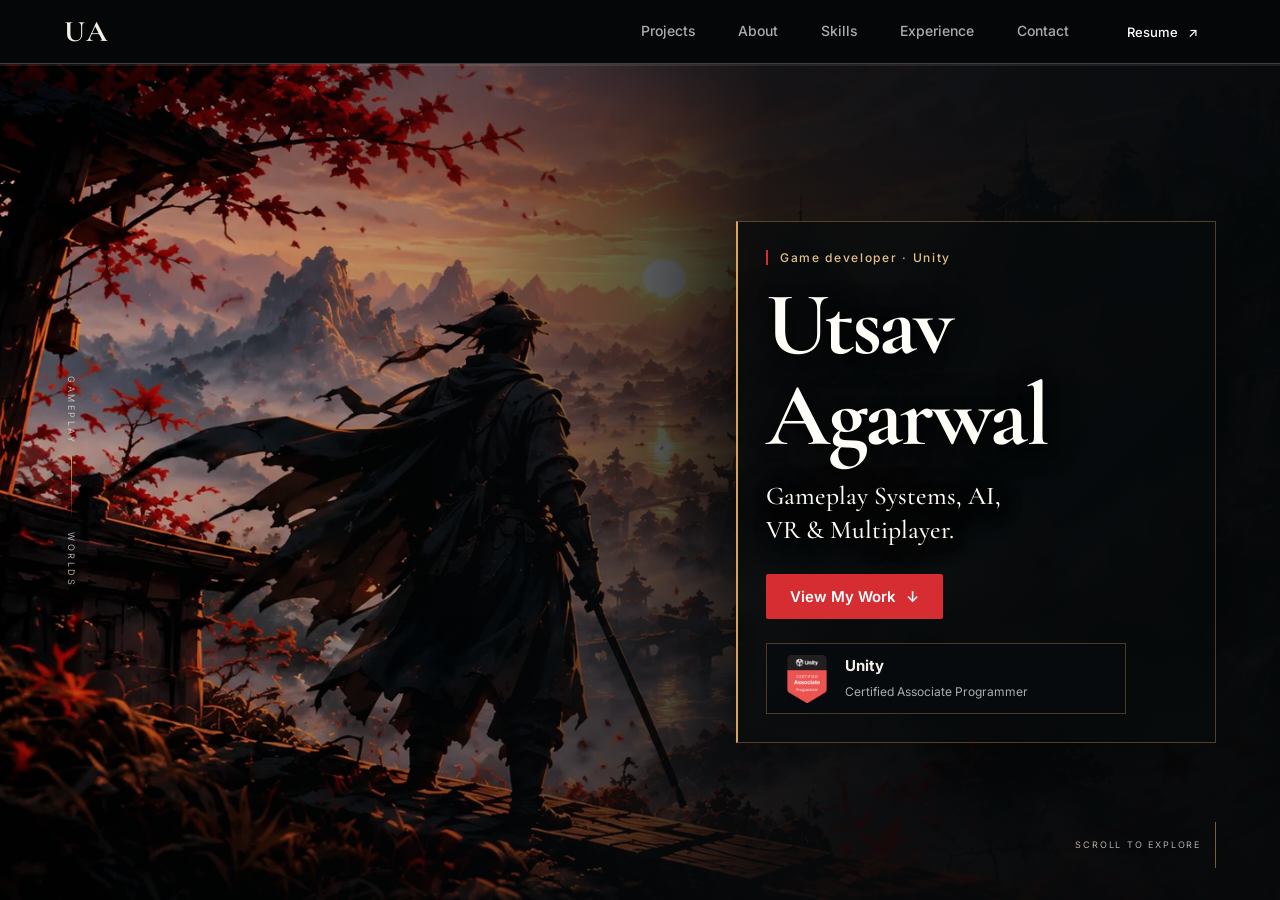
==== commit 4fd18d5c: "Reorder homepage and restore About and Skills from main" ====
--- a/index.html
+++ b/index.html
@@ -16,10 +16,10 @@
     <a class="logo" href="#hero" aria-label="Utsav Agarwal — Home">UA</a>
     <button class="burger" aria-label="Open navigation" aria-expanded="false" aria-controls="links">&#9776;</button>
     <div class="links" id="links">
+      <a href="#featured-work">Projects</a>
       <a href="#about">About</a>
-      <a href="#featured-work">Projects</a>
-      <a href="#journey">Journey</a>
       <a href="#skills">Skills</a>
+      <a href="#journey">Experience</a>
       <a href="#contact">Contact</a>
       <a class="btn nav-resume" href="resume.pdf" target="_blank" rel="noopener">Resume <span aria-hidden="true">↗</span></a>
     </div>
@@ -40,23 +40,7 @@
           <div><b>Unity</b><span>Certified Associate Programmer</span></div>
         </a>
       </div>
-      <a class="hero-scroll-cue" href="#about" aria-label="Scroll to about section"><span>SCROLL TO EXPLORE</span><i></i></a>
-    </section>
-
-    <!-- ABOUT: a quiet, parchment-like pause between the cinematic hero and project showcase. -->
-    <section class="lore-section portfolio-section" id="about" data-nav-section>
-      <div class="lore-visual reveal">
-        <img src="assets/wanderer.webp" alt="A rider on horseback looks over a misty river valley" loading="lazy">
-        <span class="image-caption">THE CRAFT BEHIND THE WORLDS</span>
-        <span class="visual-index">01 <i></i> PERSPECTIVE</span>
-      </div>
-      <div class="lore-copy reveal">
-        <p class="eyebrow">About me</p>
-        <h2>A game developer who loves building interactive worlds.</h2>
-        <div class="ornament-divider" aria-hidden="true"><span></span><i></i><span></span></div>
-        <p>I’m a full-time game programmer, skilled in the Unity engine, with experience in VR, AI, modular asset building and multiplayer systems. I enjoy turning ideas into playable experiences and solving technical challenges that make games more engaging and reliable.</p>
-        <a class="text-link" href="#journey">Explore my journey <span aria-hidden="true">↗</span></a>
-      </div>
+      <a class="hero-scroll-cue" href="#featured-work" aria-label="Scroll to projects section"><span>SCROLL TO EXPLORE</span><i></i></a>
     </section>
 
     <!-- PROJECTS: preserve the current data-driven project cards and video controls. -->
@@ -85,6 +69,35 @@
       </div>
     </section>
 
+    <!-- ABOUT: restored to the image-backed layout from the latest main commit. -->
+    <section class="snap" id="about" data-nav-section>
+      <img class="bg" src="assets/wanderer.webp" alt="A rider on horseback looks over a misty river valley">
+      <div>
+        <p class="eyebrow">About me</p>
+        <h2>A game developer who loves building interactive worlds.</h2>
+        <p>I’m a full-time game programmer, skilled in the Unity engine, with experience in VR, AI, modular asset building and multiplayer systems. I enjoy turning ideas into playable experiences and solving technical challenges that make games more engaging and reliable.</p>
+      </div>
+    </section>
+
+    <!-- SKILLS: restored to the 10-item skills grid from the latest main commit. -->
+    <section class="snap" id="skills" data-nav-section>
+      <div>
+        <p class="eyebrow">Skills &amp; tools</p>
+        <div class="grid">
+          <div class="sk"><i>U</i>Unity</div>
+          <div class="sk"><i>C#</i>C#</div>
+          <div class="sk"><i>G</i>Gameplay Programming</div>
+          <div class="sk"><i>AI</i>AI Systems</div>
+          <div class="sk"><i>VR</i>VR Development</div>
+          <div class="sk"><i>Pf</i>Photon Fusion</div>
+          <div class="sk"><i>M</i>Multiplayer</div>
+          <div class="sk"><i>An</i>Animation</div>
+          <div class="sk"><i>UI</i>UI Systems</div>
+          <div class="sk"><i>Gt</i>Git</div>
+        </div>
+      </div>
+    </section>
+
     <!-- EXPERIENCE: the complete work history is now part of the same scroll. -->
     <section class="journey-section portfolio-section" id="journey" aria-labelledby="journey-title" data-nav-section>
       <div class="journey-backdrop" aria-hidden="true"></div>
@@ -185,38 +198,6 @@
             </div>
           </article>
         </div>
-      </div>
-    </section>
-
-    <!-- SKILLS: existing skills retained and presented as an illustrated toolkit. -->
-    <section class="skills-section portfolio-section" id="skills" aria-labelledby="skills-title" data-nav-section>
-      <div class="skills-shell">
-        <div class="section-heading reveal">
-          <p class="eyebrow">Skills &amp; tools</p>
-          <h2 id="skills-title">The tools behind the craft.</h2>
-          <p>A practical toolkit for building gameplay, intelligent behaviours and connected experiences.</p>
-        </div>
-        <div class="skill-groups">
-          <article class="skill-group reveal">
-            <span class="skill-index">01</span>
-            <h3>Gameplay craft</h3>
-            <p>Building the moment-to-moment experience.</p>
-            <div class="skill-chips"><span>Unity</span><span>C#</span><span>Gameplay Programming</span><span>Animation</span><span>UI Systems</span></div>
-          </article>
-          <article class="skill-group reveal">
-            <span class="skill-index">02</span>
-            <h3>World systems</h3>
-            <p>Making worlds react, connect and play together.</p>
-            <div class="skill-chips"><span>AI Systems</span><span>Photon Fusion</span><span>Multiplayer</span><span>VR Development</span><span>Modular Systems</span></div>
-          </article>
-          <article class="skill-group reveal">
-            <span class="skill-index">03</span>
-            <h3>Tools &amp; platforms</h3>
-            <p>Supporting the pipeline around the experience.</p>
-            <div class="skill-chips"><span>Git</span><span>PlayFab</span><span>Firebase</span><span>PostgreSQL</span><span>FastAPI</span><span>Unreal Engine</span></div>
-          </article>
-        </div>
-        <div class="skill-footnote"><i></i><span>Curiosity keeps the toolkit growing.</span><i></i></div>
       </div>
     </section>
 
--- a/styles.css
+++ b/styles.css
@@ -1361,3 +1361,54 @@
 #main-content.view > .journey-section{
   scroll-snap-stop:normal;
 }
+
+
+/* Keep the Projects title aligned to the first visible project card.
+   Desktop/tablet cards start at the grid/track edge; on phones the carousel
+   deliberately insets its first card by 7.5vw, so the title shares that inset. */
+#main-content > .featured-work{
+  --featured-card-inset:0px;
+}
+#main-content .featured-heading{
+  padding-inline:var(--featured-card-inset);
+}
+@media(max-width:760px){
+  #main-content > .featured-work{
+    --featured-card-inset:7.5vw;
+  }
+  #main-content .featured-track{
+    padding-inline:var(--featured-card-inset);
+  }
+}
+
+
+/* Projects interaction polish: bring the cards closer to the heading and let
+   nested detail scrolling cooperate with the page and horizontal carousel. */
+#main-content .featured-inner{
+  gap:clamp(3px,.65vh,7px);
+}
+#main-content .featured-detail-scroll{
+  overscroll-behavior-x:contain;
+  overscroll-behavior-y:auto;
+  touch-action:pan-y;
+}
+@media(max-width:760px){
+  #main-content .featured-inner{gap:4px}
+}
+
+
+/* Let touch horizontal pans started over project copy use the carousel's
+   native momentum instead of a direct, finger-locked scroll handler. */
+#main-content .featured-detail-scroll{
+  touch-action:pan-x pan-y;
+  overscroll-behavior-x:auto;
+  overscroll-behavior-y:auto;
+}
+
+/* The viewport-fit rule removes the old tablet section gutters; restore a
+   consistent outer margin around both the grid and its aligned heading. */
+@media(min-width:761px) and (max-width:1023px){
+  #main-content > .featured-work{
+    padding-inline:clamp(24px,4vw,42px);
+  }
+}
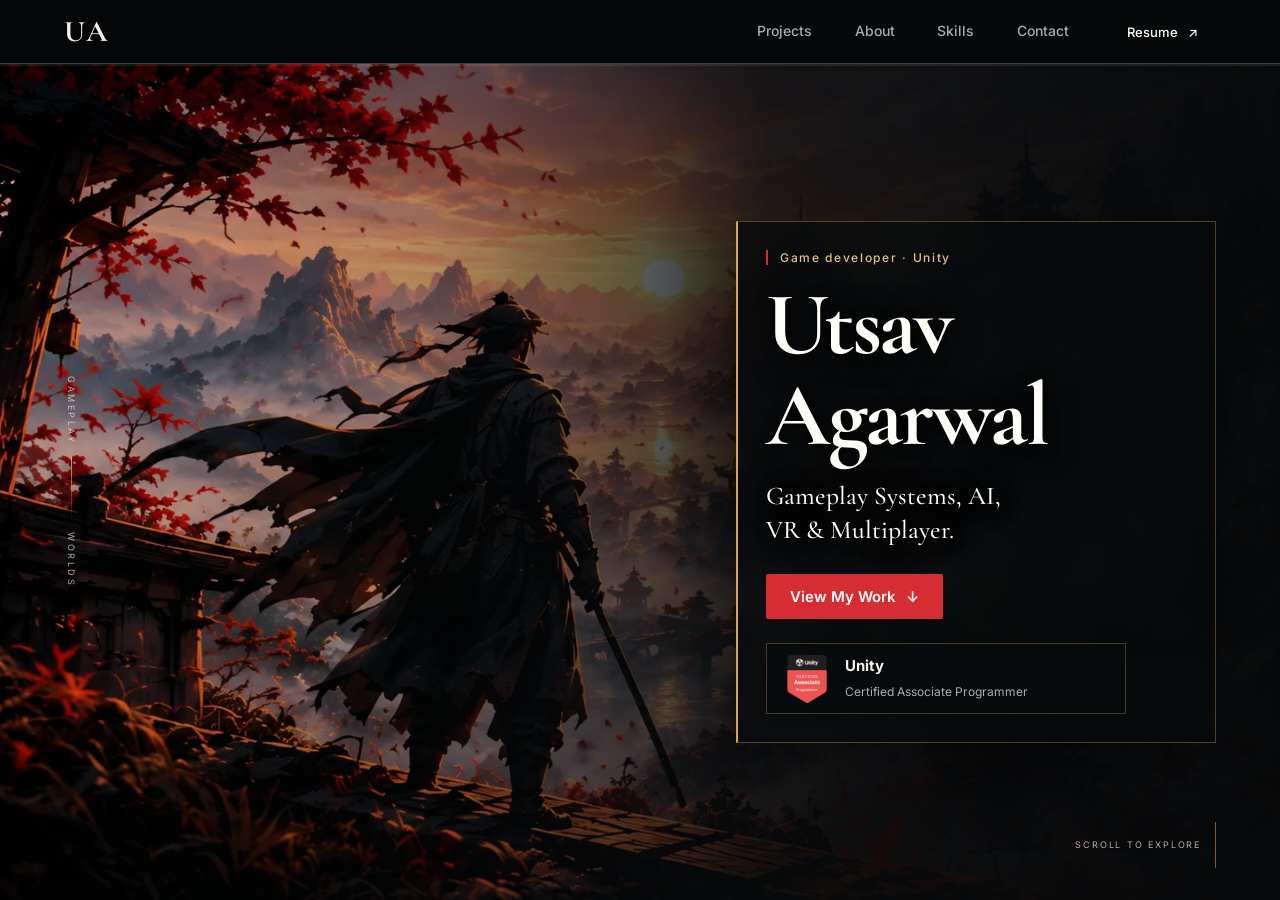
==== commit 66959676: "Reconnect navbar to resume page" ====
--- a/index.html
+++ b/index.html
@@ -19,9 +19,9 @@
       <a href="#featured-work">Projects</a>
       <a href="#about">About</a>
       <a href="#skills">Skills</a>
-      <a href="#journey">Experience</a>
+      <a href="#journey" class="is-temporarily-hidden">Experience</a>
       <a href="#contact">Contact</a>
-      <a class="btn nav-resume" href="resume.pdf" target="_blank" rel="noopener">Resume <span aria-hidden="true">↗</span></a>
+      <a class="btn nav-resume" href="resume.html" target="_blank" rel="noopener">Resume <span aria-hidden="true">↗</span></a>
     </div>
   </nav>
 
@@ -69,7 +69,8 @@
       </div>
     </section>
 
-    <!-- ABOUT: restored to the image-backed layout from the latest main commit. -->
+    <div class="as">
+      <!-- ABOUT: restored to the image-backed layout from the latest main commit. -->
     <section class="snap" id="about" data-nav-section>
       <img class="bg" src="assets/wanderer.webp" alt="A rider on horseback looks over a misty river valley">
       <div>
@@ -79,7 +80,7 @@
       </div>
     </section>
 
-    <!-- SKILLS: restored to the 10-item skills grid from the latest main commit. -->
+      <!-- SKILLS: restored to the 10-item skills grid from the latest main commit. -->
     <section class="snap" id="skills" data-nav-section>
       <div>
         <p class="eyebrow">Skills &amp; tools</p>
@@ -97,9 +98,10 @@
         </div>
       </div>
     </section>
+    </div>
 
     <!-- EXPERIENCE: the complete work history is now part of the same scroll. -->
-    <section class="journey-section portfolio-section" id="journey" aria-labelledby="journey-title" data-nav-section>
+    <section class="journey-section portfolio-section is-temporarily-hidden" id="journey" aria-labelledby="journey-title" data-nav-section>
       <div class="journey-backdrop" aria-hidden="true"></div>
       <div class="journey-inner">
         <div class="journey-heading reveal">
--- a/styles.css
+++ b/styles.css
@@ -1412,3 +1412,184 @@
     padding-inline:clamp(24px,4vw,42px);
   }
 }
+
+/* About + Skills follow the responsive composition from main:
+   - >=1024px: one side-by-side, full-viewport snap stop.
+   - <1024px: two separate, full-viewport snap stops. */
+#main-content > .as{
+  width:100%;
+  scroll-snap-align:start;
+  scroll-snap-stop:always;
+}
+
+/* Main's original About artwork and Skills tile grid. */
+#main-content .as > #about{
+  display:flex;
+  align-items:center;
+  padding:var(--pad) var(--pad) 40%;
+  background:var(--pa);
+  color:#1a1410;
+}
+#main-content .as > #about .bg{
+  top:auto;
+  height:52%;
+  object-position:50% 70%;
+  -webkit-mask-image:linear-gradient(transparent,#000 35%);
+  mask-image:linear-gradient(transparent,#000 35%);
+}
+#main-content .as > #about .eyebrow{color:#5a4a38}
+#main-content .as > #about p{
+  max-width:52ch;
+  margin-top:18px;
+  font-size:clamp(15px,1.25vw,17px);
+  color:#33281d;
+  position:relative;
+}
+#main-content .as > #about > div{position:relative;z-index:1}
+
+#main-content .as > #skills{
+  display:flex;
+  align-items:center;
+  padding:var(--pad);
+  border-left:1px solid var(--bd);
+  background:var(--sf);
+}
+#main-content .as > #skills > div{width:100%}
+
+@media(min-width:1024px){
+  #main-content > .as{
+    display:grid;
+    grid-template-columns:minmax(0,1.15fr) minmax(0,1fr);
+    grid-template-rows:minmax(0,1fr);
+    height:var(--section-viewport-height);
+    min-height:var(--section-viewport-height);
+    max-height:var(--section-viewport-height);
+    overflow:hidden;
+  }
+  #main-content .as > #about,
+  #main-content .as > #skills{
+    box-sizing:border-box;
+    width:100%;
+    height:100%;
+    min-height:100%;
+    max-height:100%;
+    scroll-snap-align:none;
+    scroll-snap-stop:normal;
+    overflow:hidden;
+  }
+}
+
+@media(max-width:1023px){
+  /* display:contents makes both child sections independent snap targets. */
+  #main-content > .as{display:contents}
+  #main-content .as > #about{
+    width:100%;
+    height:var(--section-viewport-height);
+    min-height:var(--section-viewport-height);
+    max-height:var(--section-viewport-height);
+    padding-bottom:45%;
+    scroll-snap-align:start;
+    scroll-snap-stop:always;
+  }
+  #main-content .as > #skills{
+    box-sizing:border-box;
+    width:100%;
+    height:var(--section-viewport-height);
+    min-height:var(--section-viewport-height);
+    max-height:var(--section-viewport-height);
+    padding:var(--pad);
+    border-left:0;
+    overflow-x:hidden;
+    overflow-y:auto;
+    overscroll-behavior-y:contain;
+    scroll-snap-align:start;
+    scroll-snap-stop:always;
+  }
+}
+
+/* Keep the short project description at the desktop reading size on every device. */
+#main-content .featured-card-top .featured-card-description{
+  font-size:13.5px;
+  line-height:1.45;
+}
+
+
+/* About and Skills are snap targets inside the responsive .as wrapper.
+   Clear the legacy document-flow offset so their leading edges align with
+   the fixed scrollport used by the single-page layout. */
+#main-content .as > #about,
+#main-content .as > #skills{
+  scroll-margin:0;
+}
+
+/* Skills may need its own scroll area on narrow phones, but reaching either
+   edge must chain the gesture to the main page so Experience remains reachable. */
+@media(max-width:1023px){
+  #main-content .as > #skills{
+    overscroll-behavior-y:auto;
+  }
+}
+
+
+/* About copy anchor on smaller screens: keep the heading at a stable top edge
+   so it remains above the lower artwork as the paragraph wraps. The copy can
+   naturally extend over the image only when its height requires it. */
+@media(max-width:1023px){
+  #main-content .as > #about{
+    align-items:flex-start;
+    padding-top:clamp(28px,5vh,52px);
+  }
+  #main-content .as > #about > div{
+    width:100%;
+    align-self:flex-start;
+  }
+  #main-content .as > #about .eyebrow{
+    margin-top:0;
+  }
+}
+
+
+/* Final About copy positioning by viewport:
+   Keep the mobile composition as-is, tighten the tablet top inset, and pin
+   desktop copy to the upper part of its panel instead of vertical centering. */
+@media(min-width:761px) and (max-width:1023px){
+  #main-content .as > #about{
+    align-items:flex-start;
+    padding-top:clamp(20px,3vh,30px);
+  }
+  #main-content .as > #about > div{
+    align-self:flex-start;
+  }
+}
+
+@media(min-width:1024px){
+  #main-content .as > #about{
+    align-items:flex-start;
+    padding-top:clamp(32px,5vh,64px);
+  }
+  #main-content .as > #about > div{
+    align-self:flex-start;
+  }
+}
+
+
+/* Mobile About copy: add breathing room at the right edge. */
+@media(max-width:760px){
+  #main-content .as > #about > div{
+    box-sizing:border-box;
+    padding-right:clamp(14px,3vw,22px);
+  }
+}
+
+
+/* Keep client ownership context visually secondary to the project label. */
+.featured-card-type-note{
+  display:inline-block;
+  margin-left:5px;
+  color:#e6c68c;
+  text-transform:none;
+}
+
+
+/* Temporary section visibility toggle: removing the class restores the section. */
+.is-temporarily-hidden{display:none!important;}
